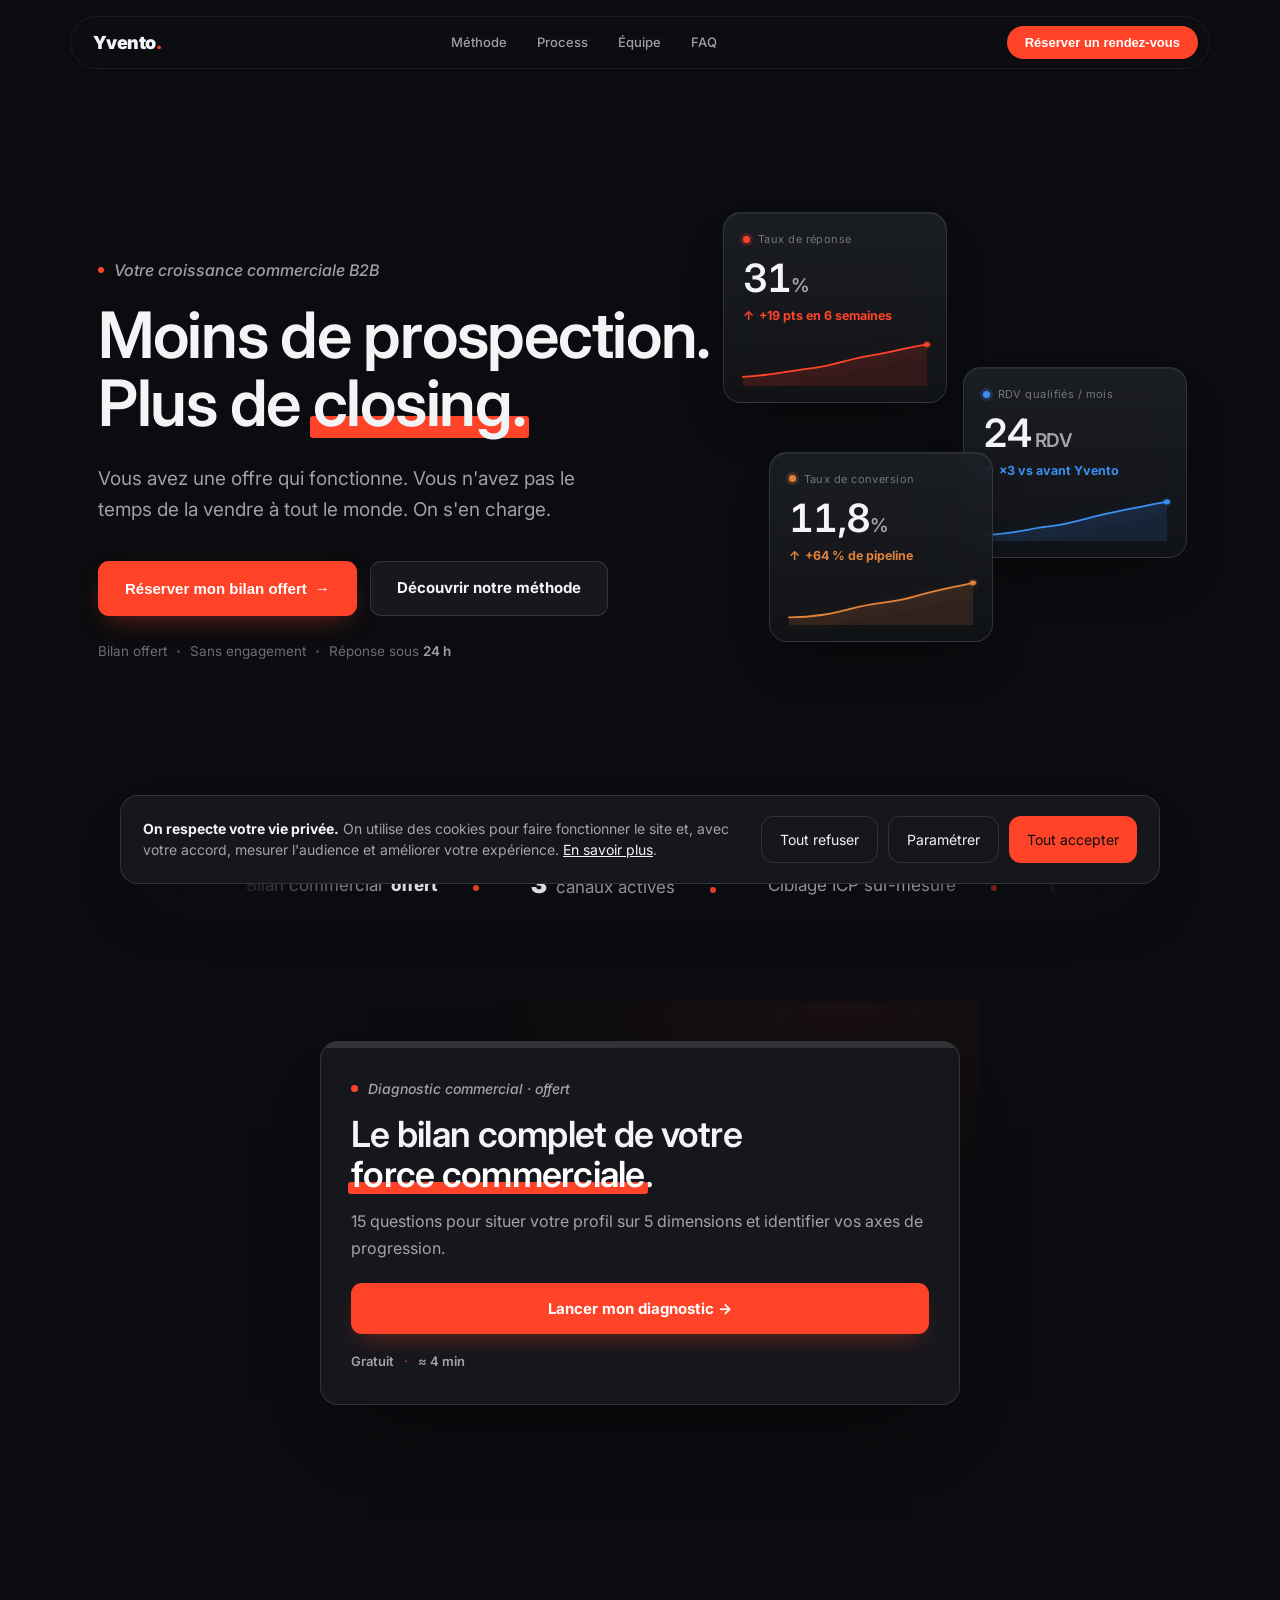
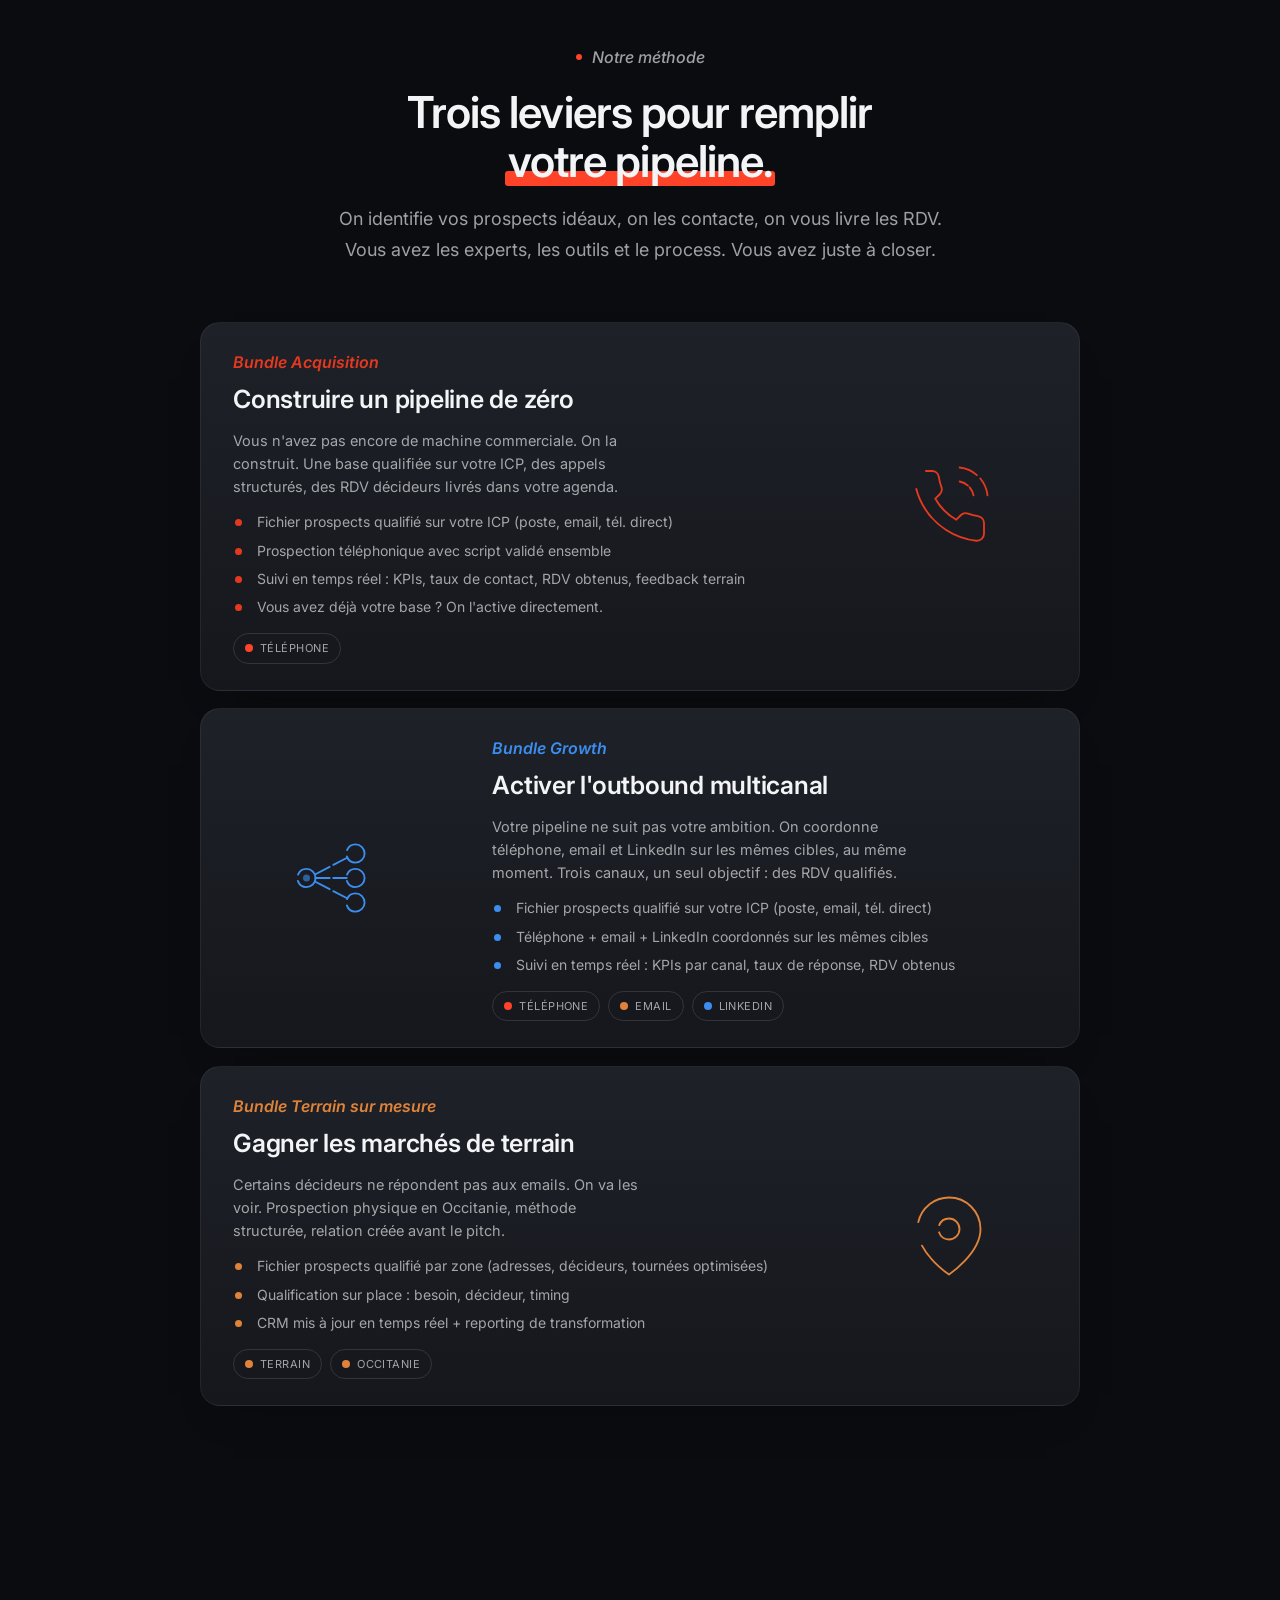
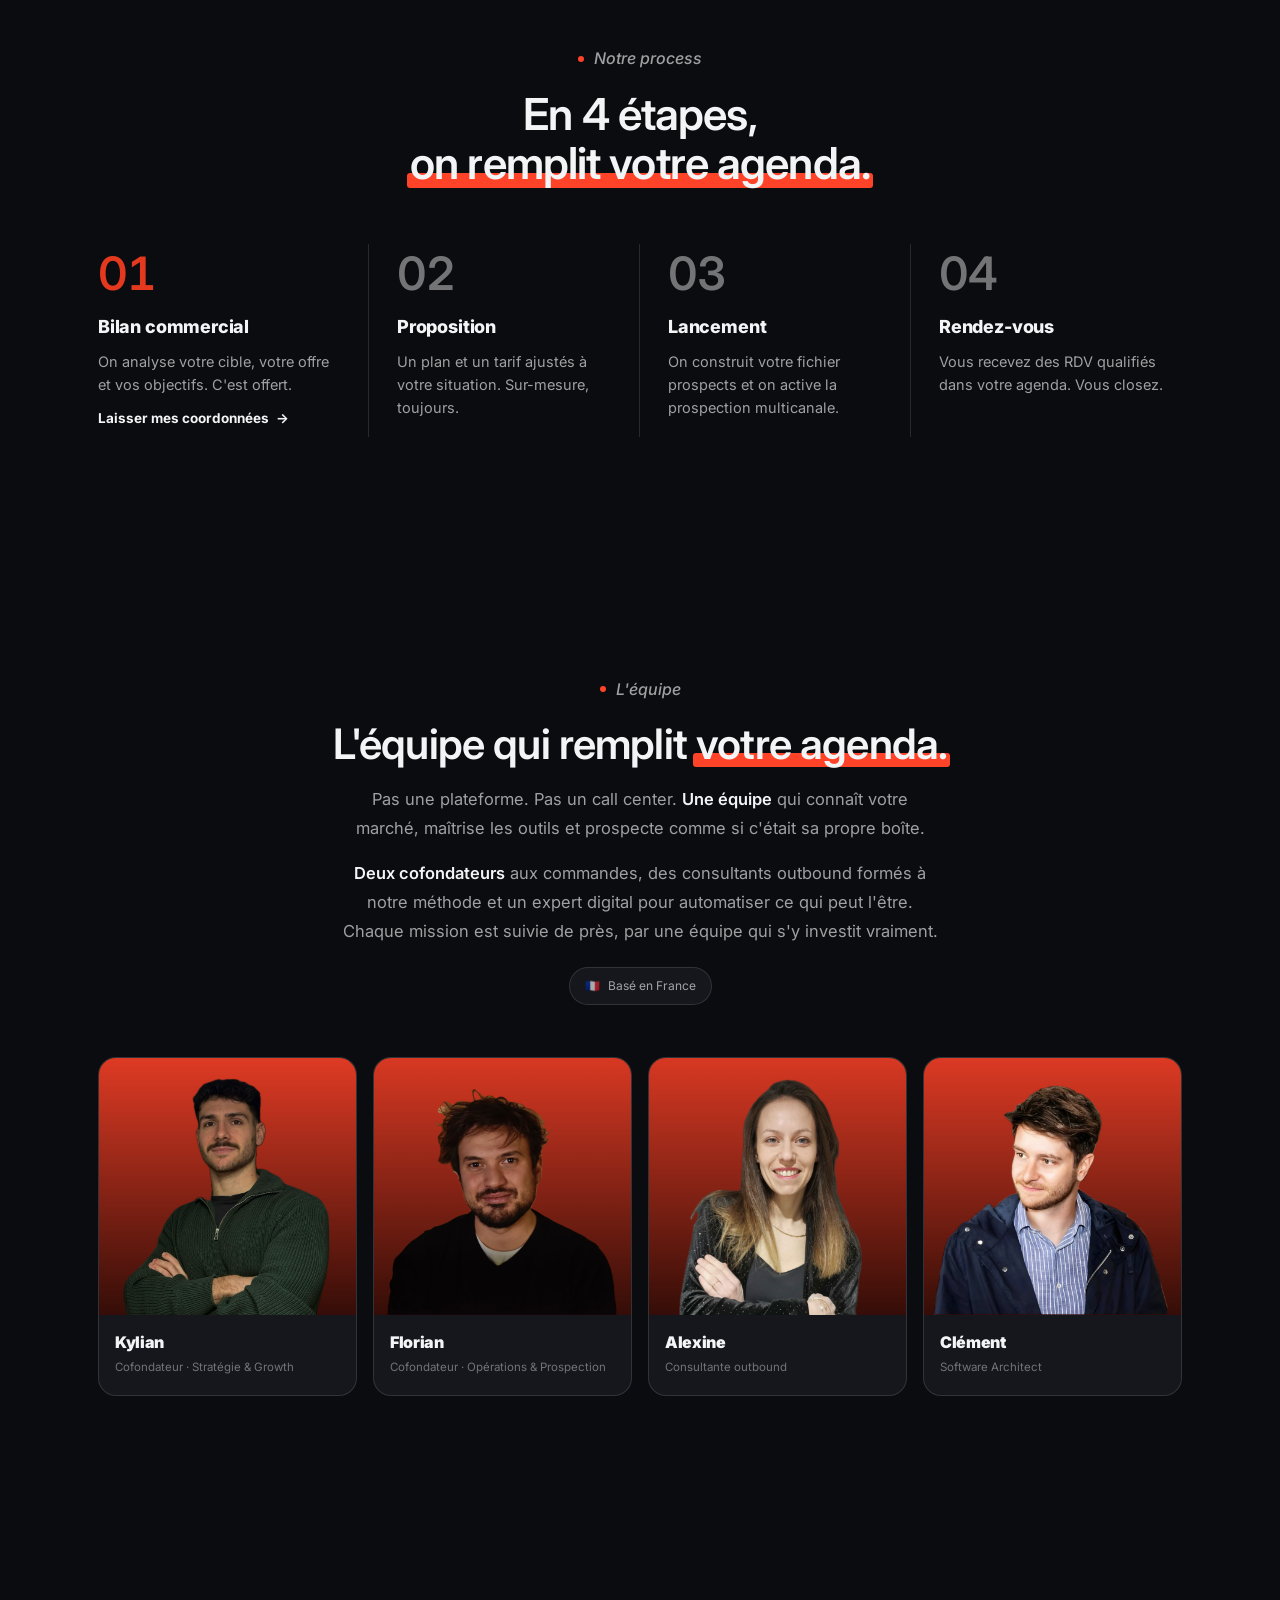
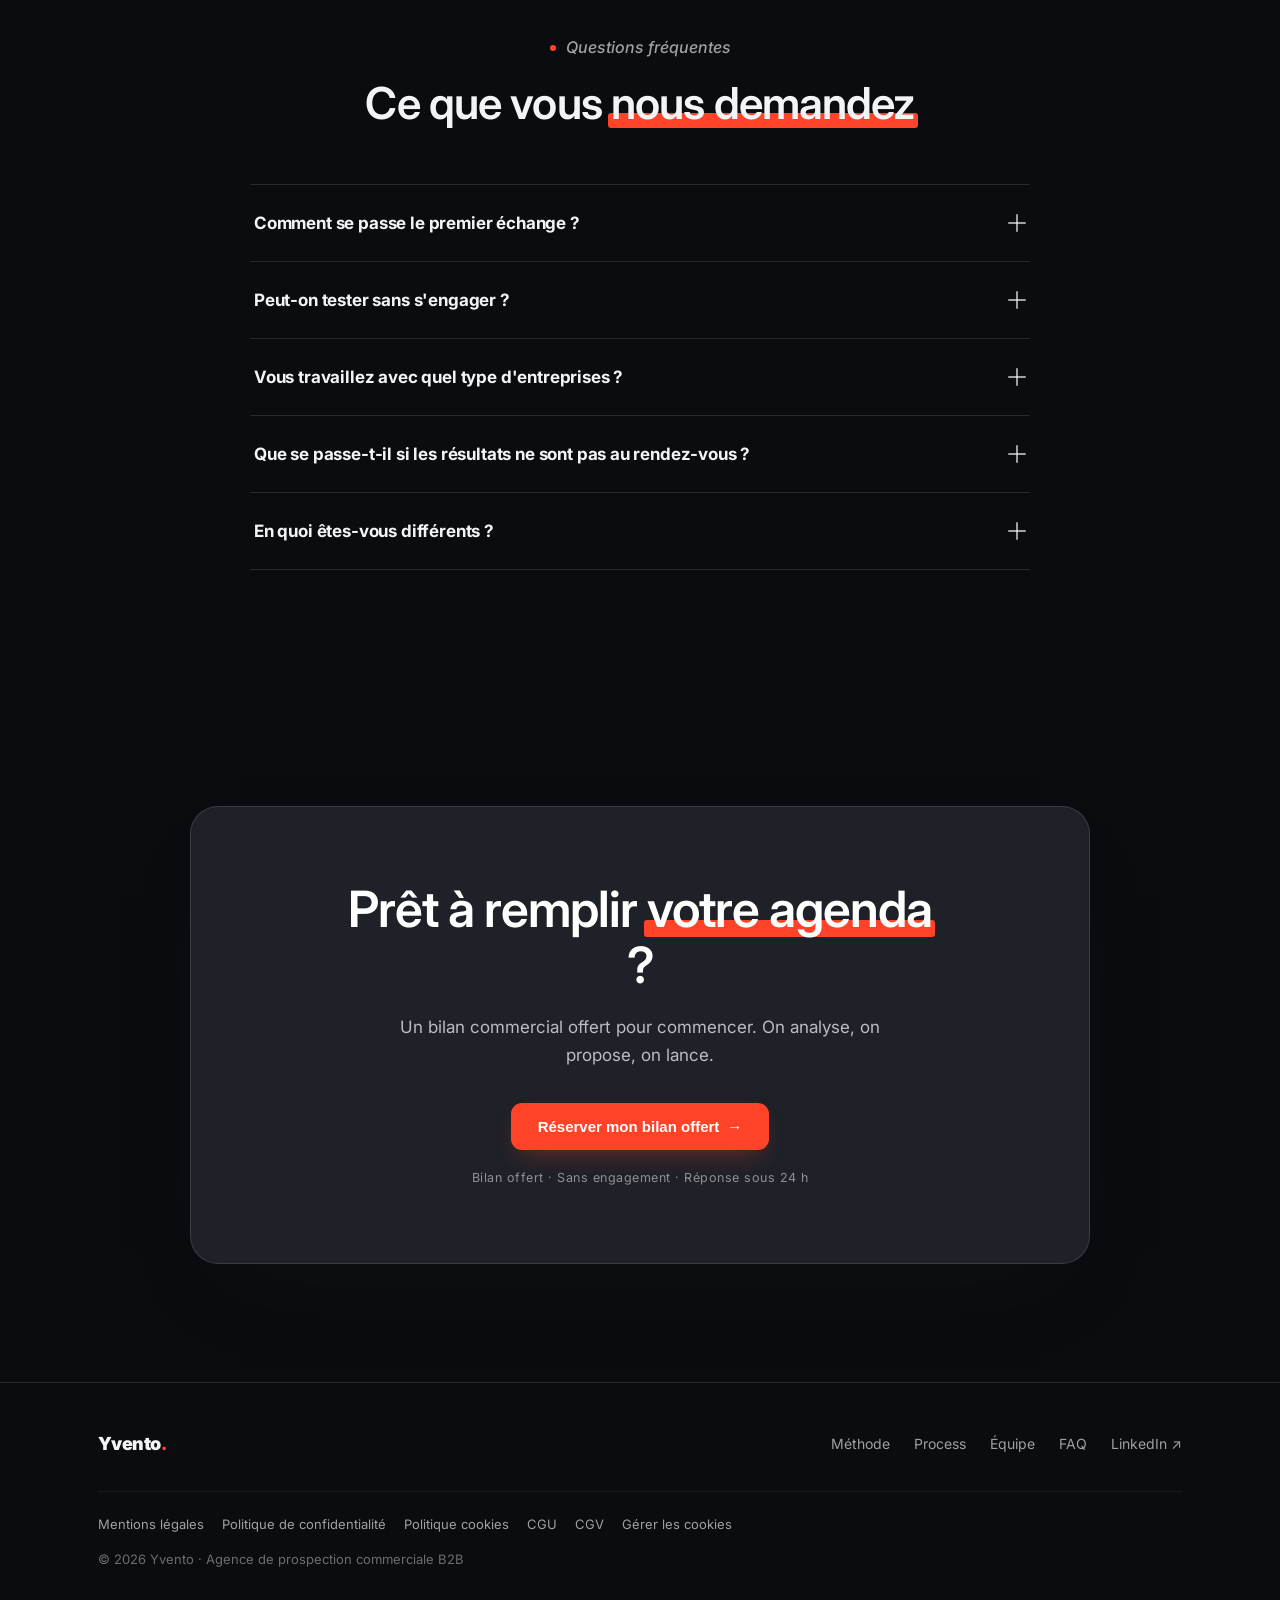
==== index.html @ aa4c0234 "Diagnostic interactif intégré dans la landing, aligné sur le design system - Nouveau widget de diagn" ====
<!DOCTYPE html>
<html lang="fr" class="no-js">
<head>
<meta charset="UTF-8">
<script>document.documentElement.classList.remove('no-js');</script>
<meta name="viewport" content="width=device-width, initial-scale=1.0">
<link rel="icon" type="image/png" href="assets/favicon.png">

<title>Yvento · Agence de prospection commerciale B2B</title>
<meta name="description" content="La prospection pour améliorer votre conversion. Cold call, ciblage précis, rendez-vous qualifiés. Agence de prospection B2B. Premier échange gratuit, sans engagement.">
<meta name="robots" content="index, follow, max-image-preview:large">
<meta name="author" content="Yvento">
<meta property="og:type" content="website">
<meta property="og:title" content="Yvento · Agence de prospection commerciale B2B">
<meta property="og:description" content="La prospection pour améliorer votre conversion. Des rendez-vous qualifiés, pas du volume.">
<meta property="og:image" content="assets/favicon.png">
<meta property="og:image:width" content="392">
<meta property="og:image:height" content="394">

<link rel="preconnect" href="https://fonts.googleapis.com">
<link rel="preconnect" href="https://fonts.gstatic.com" crossorigin>
<link href="https://fonts.googleapis.com/css2?family=Inter:ital,opsz,wght@0,14..32,400;0,14..32,500;0,14..32,600;0,14..32,700;0,14..32,800;0,14..32,900;1,14..32,400;1,14..32,500;1,14..32,600&display=swap" rel="stylesheet">
<link rel="stylesheet" href="assets/diagnostic.css">

<style>
/* ════════════ YVENTO — clair · lime · forme 3D (image) + animations méthode ════════════ */
:root{
  --bg:#0B0C0F; --surface:#15171C; --surface-2:#1E2128; --ink:#0B0C0F;
  --line:rgba(255,255,255,0.12); --line-2:rgba(255,255,255,0.06);
  --tx:#F3F4F6; --tx-2:rgba(243,244,246,0.64); --tx-3:rgba(243,244,246,0.42);
  --lime:#FF4329; --lime-deep:#E5391F;
  --orange:#E0833A; --blue:#3B8EF0;
  --maxw:1140px;
  --ease:cubic-bezier(0.22,1,0.36,1); --ease-expo:cubic-bezier(0.16,1,0.3,1);
  --font:'Inter','Helvetica Neue',Helvetica,Arial,sans-serif; --mono:'Inter','Helvetica Neue',Helvetica,Arial,sans-serif;
  --serif:'Inter','Helvetica Neue',Helvetica,Arial,sans-serif;
}
*{margin:0;padding:0;box-sizing:border-box}
html{scroll-behavior:smooth;-webkit-text-size-adjust:100%}
body{font-family:var(--font);background:var(--bg);color:var(--tx);line-height:1.65;font-size:16px;-webkit-font-smoothing:antialiased;text-rendering:optimizeLegibility;overflow-x:hidden}
img{max-width:100%;display:block}
a{color:inherit;text-decoration:none}
::selection{background:var(--lime);color:var(--ink)}
:focus-visible{outline:2px solid var(--tx);outline-offset:3px;border-radius:3px}

/* PRIMITIVES */
.wrap{max-width:var(--maxw);margin:0 auto;padding:0 28px;width:100%;position:relative;z-index:2}
section{padding:118px 0;position:relative;z-index:1;overflow:hidden}
.eyebrow{display:inline-flex;align-items:center;gap:10px;font-family:var(--serif);font-style:italic;font-size:16px;font-weight:500;letter-spacing:0;text-transform:none;color:var(--tx-2);margin-bottom:18px}
.eyebrow::before{content:"";width:6px;height:6px;border-radius:50%;background:var(--lime)}
h1,h2,h3{font-family:var(--serif);letter-spacing:-0.02em;line-height:1.12;color:var(--tx);font-weight:600}
h2.title{font-size:clamp(29px,3.7vw,44px);font-weight:600;letter-spacing:-0.02em}
h2.title em,.hl{font-style:normal;color:var(--tx);position:relative;white-space:nowrap;z-index:0}
h2.title em::after,.hl::after{content:"";position:absolute;left:-3px;right:-3px;bottom:.04em;height:.34em;background:var(--lime);z-index:-1;border-radius:3px}
.lead{font-size:clamp(16px,1.6vw,18px);color:var(--tx-2);line-height:1.7;max-width:58ch}
.section-head{max-width:680px;margin-bottom:56px}
.section-head.center{margin-left:auto;margin-right:auto;text-align:center}
.section-head.center .lead{margin-left:auto;margin-right:auto}

/* FORME 3D (image PNG + repli doux en attendant le rendu) */
.deco{position:absolute;inset:0;z-index:0;pointer-events:none;overflow:hidden}
.shape3d{position:absolute;z-index:0;pointer-events:none;will-change:transform}
.shape3d svg{width:100%;height:auto;display:block;overflow:visible;filter:drop-shadow(0 34px 50px rgba(255,67,41,0.30))}
.shape3d--mini{opacity:.72}

/* BOUTONS */
.btn{display:inline-flex;align-items:center;gap:8px;font-weight:700;font-size:15px;padding:14px 26px;border-radius:11px;cursor:pointer;border:1px solid transparent;transition:transform .25s var(--ease),background .25s,border-color .25s,box-shadow .25s;white-space:nowrap}
.btn--accent{background:var(--lime);color:#fff;box-shadow:0 10px 26px -10px rgba(255,67,41,0.45)}
.btn--accent:hover{background:var(--lime-deep);transform:translateY(-2px);box-shadow:0 16px 34px -12px rgba(255,67,41,0.55)}
.btn--ghost{background:rgba(255,255,255,0.05);color:var(--tx);border-color:var(--line)}
.btn--ghost:hover{border-color:var(--tx);transform:translateY(-2px)}
.arrow{transition:transform .25s var(--ease)}
.btn:hover .arrow{transform:translateX(4px)}

/* REVEAL */
.reveal{opacity:0;transform:translateY(22px);transition:opacity .8s var(--ease),transform .8s var(--ease)}
.reveal.in{opacity:1;transform:none}
.reveal.d1{transition-delay:.08s}.reveal.d2{transition-delay:.16s}.reveal.d3{transition-delay:.24s}.reveal.d4{transition-delay:.32s}
@media (prefers-reduced-motion:reduce){.reveal{opacity:1;transform:none;transition:none}*{scroll-behavior:auto!important;animation:none!important}}
.no-js .reveal{opacity:1;transform:none}


/* NAV */
nav{position:fixed;top:16px;left:0;right:0;z-index:200;padding:0 5%;pointer-events:none}
.nav-inner{max-width:1140px;margin:0 auto;width:100%;display:flex;align-items:center;justify-content:space-between;gap:24px;pointer-events:auto;padding:9px 11px 9px 22px;background:rgba(18,20,24,0.28);border:1px solid var(--line-2);backdrop-filter:blur(16px) saturate(150%);-webkit-backdrop-filter:blur(16px) saturate(150%);border-radius:999px;transition:max-width .7s var(--ease-expo),background .45s,border-color .45s,box-shadow .45s}
nav.scrolled .nav-inner{max-width:960px;background:rgba(18,20,24,0.5);border-color:var(--line);box-shadow:0 10px 34px rgba(20,22,26,0.1)}
.nav-logo-text{font-weight:900;font-size:18px;color:var(--tx);letter-spacing:-0.03em}
.nav-logo-text .pt{color:var(--lime)}
.nav-links{display:flex;align-items:center;gap:30px}
.nav-links a{font-size:13px;font-weight:500;color:var(--tx-2);transition:color .2s}
.nav-links a:hover{color:var(--tx)}
.btn-filled-sm{font-size:13px;font-weight:700;color:#fff;padding:9px 18px;background:var(--lime);border:none;border-radius:999px;cursor:pointer;transition:transform .3s,background .3s}
.btn-filled-sm:hover{background:var(--lime-deep);transform:translateY(-1px)}
@media (max-width:820px){.nav-links{display:none}}

/* HERO */
.hero{position:relative;padding:170px 0 100px;min-height:94vh;display:flex;align-items:center}
.hero-art{position:absolute;top:50%;left:74%;transform:translate(-50%,-50%);width:min(380px,36vw);height:430px;z-index:0;pointer-events:none}
.hcards{position:relative;width:100%;height:100%}
.hcard{position:absolute;width:224px;pointer-events:auto;background:linear-gradient(180deg,rgba(30,33,40,0.82),rgba(18,20,24,0.82));border:1px solid var(--line);border-radius:18px;padding:17px 19px 16px;box-shadow:0 26px 56px -30px rgba(0,0,0,.75),inset 0 1px 0 rgba(255,255,255,0.05);backdrop-filter:blur(14px);-webkit-backdrop-filter:blur(14px);transition:transform .4s var(--ease),box-shadow .4s var(--ease),border-color .4s}
.hcard:hover{transform:translateY(-7px);box-shadow:0 38px 76px -28px rgba(0,0,0,.85),inset 0 1px 0 rgba(255,255,255,0.07);border-color:color-mix(in srgb,var(--accent) 50%,var(--line))}
.hcard__top{display:flex;align-items:center;gap:8px;font-family:var(--mono);font-size:11px;letter-spacing:.04em;color:var(--tx-3)}
.hcard__top .hdot{width:7px;height:7px;border-radius:50%;background:var(--accent,var(--lime));flex-shrink:0;box-shadow:0 0 0 3px color-mix(in srgb,var(--accent) 20%,transparent)}
.hcard__big{font-family:var(--serif);font-weight:600;font-size:39px;letter-spacing:-.02em;line-height:1;margin-top:10px;color:var(--tx);font-variant-numeric:tabular-nums}
.hcard__big small{font-size:19px;font-weight:600;color:var(--tx-2)}
.hcard__trend{margin-top:9px;font-size:12.5px;font-weight:700;color:var(--accent,var(--lime));display:flex;align-items:center;gap:5px}
.hcard__spark{margin-top:13px;width:100%;height:46px;display:block;overflow:visible}
.hcard__spark .ar{fill:var(--accent,var(--lime));opacity:.14}
.hcard__spark .ln{fill:none;stroke:var(--accent,var(--lime));stroke-width:2.4;stroke-linecap:round;stroke-linejoin:round;filter:drop-shadow(0 4px 8px color-mix(in srgb,var(--accent) 35%,transparent))}
.hcard__spark .dt{fill:var(--accent,var(--lime));transform-box:fill-box;transform-origin:center;transition:transform .4s var(--ease)}
.hcard__spark .dth{fill:var(--accent,var(--lime));opacity:.22;transform-box:fill-box;transform-origin:center;transition:transform .4s var(--ease)}
.hcard:hover .dt{transform:scale(1.25)}
.hcard:hover .dth{transform:scale(1.7)}
.hcard--a{top:1%;left:-9%;--accent:var(--lime)}
.hcard--b{top:37%;right:-13%;--accent:var(--blue)}
.hcard--c{bottom:-1%;left:3%;--accent:var(--orange)}
.hero__text{max-width:640px}
.hero h1{font-size:clamp(38px,5.4vw,64px);font-weight:600;letter-spacing:-0.02em;line-height:1.06}
.hero__sub{margin-top:26px;max-width:520px;font-size:clamp(16px,1.6vw,19px);color:var(--tx-2);line-height:1.65}
.hero__actions{margin-top:36px;display:flex;gap:13px;flex-wrap:wrap}
.hero__trust{margin-top:24px;font-size:13.5px;color:var(--tx-3);display:flex;gap:10px;align-items:center;flex-wrap:wrap}
.hero__trust b{color:var(--tx-2);font-weight:600}
.dot{width:3px;height:3px;border-radius:50%;background:currentColor;display:inline-block;opacity:.6}
@media (max-width:820px){.hero{min-height:auto;padding:130px 0 64px;flex-direction:column;align-items:stretch}.hero-art{order:2;position:relative;top:auto;left:auto;transform:none;width:100%;height:auto;margin-top:36px}.hero__text{max-width:none}.hero .wrap{position:relative}.hcards{display:flex;flex-wrap:wrap;gap:12px;justify-content:center}.hcard{position:relative!important;inset:auto!important;transform:none!important;animation:none!important;width:calc(50% - 6px);min-width:158px}.hcard--b{margin-top:0}}
@media (max-width:520px){
  .hcards{flex-wrap:nowrap;gap:8px;align-items:stretch;justify-content:space-between}
  .hcard{width:auto;flex:1 1 0;min-width:0;padding:11px 9px 12px;border-radius:13px}
  .hcard__top{font-size:8.5px;gap:4px;letter-spacing:.02em;line-height:1.25}
  .hcard__top .hdot{width:5px;height:5px;box-shadow:none}
  .hcard__big{font-size:20px;margin-top:6px}
  .hcard__big small{font-size:11px}
  .hcard__trend{display:none}
  .hcard__spark{height:22px;margin-top:8px}
}

/* BANDEAU CHIFFRES */
.kfbar{max-width:840px;margin:0 auto;overflow:hidden;padding:18px 0;white-space:nowrap;-webkit-mask-image:linear-gradient(90deg,transparent,#000 18%,#000 82%,transparent);mask-image:linear-gradient(90deg,transparent,#000 18%,#000 82%,transparent)}
.kfbar__track{display:inline-flex;align-items:center;animation:scrollx 22s linear infinite;will-change:transform}
.kf{display:inline-flex;align-items:baseline;gap:9px;padding:0 26px;font-size:17px;color:var(--tx-2)}
.kf b{font-size:25px;font-weight:900;letter-spacing:-0.02em;color:var(--tx);font-variant-numeric:tabular-nums}
.kf::after{content:"";display:inline-block;width:6px;height:6px;border-radius:50%;background:var(--lime);margin-left:26px}
@keyframes scrollx{to{transform:translateX(-50%)}}
@media (prefers-reduced-motion:reduce){.kfbar__track{animation:none}}

/* MÉTHODE — 3 cartes compactes, sans fond coloré, anim à droite */
.cstack{display:flex;flex-direction:column;gap:18px;perspective:1700px;max-width:880px;margin-left:auto;margin-right:auto}
.feat{position:relative;display:grid;grid-template-columns:1.55fr 0.65fr;background:linear-gradient(180deg,var(--surface-2),var(--surface));border:1px solid var(--line-2);border-radius:20px;overflow:hidden;box-shadow:0 22px 44px -34px rgba(0,0,0,0.5);transition:transform .45s var(--ease),box-shadow .45s var(--ease),border-color .45s;transform-style:preserve-3d;will-change:transform}
.feat::after{content:"";position:absolute;inset:0;border-radius:20px;pointer-events:none;background:radial-gradient(120% 80% at 85% 0%,color-mix(in srgb,var(--accent) 12%,transparent),transparent 60%);opacity:0;transition:opacity .45s var(--ease)}
.feat:hover{transform:translateY(-6px) rotateX(2.4deg) rotateY(-1.6deg);box-shadow:0 46px 80px -44px rgba(0,0,0,.62),0 12px 32px -22px rgba(0,0,0,.45);border-color:color-mix(in srgb,var(--accent) 38%,var(--line))}
.feat:hover::after{opacity:1}
.feat--flip{grid-template-columns:0.65fr 1.55fr}
.feat--flip .feat__side{order:-1}
.feat--flip:hover{transform:translateY(-6px) rotateX(2.4deg) rotateY(1.6deg)}
.feat__body{padding:26px 32px;display:flex;flex-direction:column;justify-content:center}
.feat__side{position:relative;display:flex;align-items:center;justify-content:center;padding:18px;overflow:hidden}
.badge{display:inline-block;align-self:flex-start;font-family:var(--mono);font-size:10px;font-weight:600;letter-spacing:.1em;text-transform:uppercase;color:var(--ink);background:var(--lime);padding:4px 10px;border-radius:999px;margin-bottom:12px}
.feat__lbl{font-family:var(--serif);font-style:italic;font-size:16px;font-weight:600;letter-spacing:0;text-transform:none;margin-bottom:4px;color:var(--accent)}
.feat__t{font-family:var(--serif);font-size:clamp(20px,2vw,25px);font-weight:600;letter-spacing:-0.01em;margin-bottom:8px}
.feat__b{color:var(--tx-2);font-size:14.5px;line-height:1.6;max-width:46ch}
.feat--lime{--accent:var(--lime-deep)} .feat--orange{--accent:var(--orange)} .feat--blue{--accent:var(--blue)} .feat--terrain{--accent:var(--orange)}
@media (max-width:760px){.feat,.feat--flip{grid-template-columns:1fr;transform:none!important}.feat__side,.feat--flip .feat__side{order:0;border-left:none;border-top:1px solid var(--line-2);min-height:120px}}

/* pictos line-art par offre — même langage de tracé (stroke fin, bouts ronds, grille 24),
   couleur = --accent. Statique et lisible au repos ; le tracé se redessine au survol. */
.fico{width:84px;height:84px;display:block;overflow:visible;transition:transform .5s var(--ease)}
.feat:hover .fico{transform:scale(1.06)}
.fico [data-draw]{fill:none;stroke:var(--accent);stroke-width:1.85;stroke-linecap:round;stroke-linejoin:round;vector-effect:non-scaling-stroke;stroke-dasharray:1.6 0.4;animation:fdraw 4s linear infinite}
.fico [data-draw]:nth-of-type(2){animation-delay:-0.36s}
.fico [data-draw]:nth-of-type(3){animation-delay:-0.72s}
.fico [data-draw]:nth-of-type(4){animation-delay:-1.08s}
.fico [data-draw]:nth-of-type(5){animation-delay:-1.44s}
.fico [data-draw]:nth-of-type(6){animation-delay:-1.8s}
.fico [data-draw]:nth-of-type(7){animation-delay:-2.16s}
.fico .dot{fill:var(--accent);stroke:none}
@keyframes fdraw{0%{stroke-dashoffset:1}50%{stroke-dashoffset:0}100%{stroke-dashoffset:-1}}
@media (prefers-reduced-motion:reduce){.fico [data-draw]{animation:none;stroke-dasharray:none}}
/* puces + chips de canaux des offres */
.feat__pts{list-style:none;margin:14px 0 0;padding:0;display:grid;gap:8px}
.feat__pts li{position:relative;padding-left:24px;font-size:14px;color:var(--tx-2);line-height:1.45}
.feat__pts li::before{content:"";position:absolute;left:2px;top:7px;width:7px;height:7px;border-radius:50%;background:var(--accent)}
.chips{display:flex;gap:8px;flex-wrap:wrap;margin-top:16px}
.chip{display:inline-flex;align-items:center;gap:7px;font-family:var(--mono);font-size:11px;letter-spacing:.04em;text-transform:uppercase;color:var(--tx-2);border:1px solid var(--line);border-radius:999px;padding:5px 11px}
.chip::before{content:"";width:8px;height:8px;border-radius:50%;background:var(--lime)}
.chip--mail::before{background:var(--orange)}.chip--in::before{background:var(--blue)}.chip--geo::before{background:var(--orange)}

/* PROCESS — 4 colonnes épurées */
.proc4{display:grid;grid-template-columns:repeat(4,1fr)}
.pcol{padding:6px 28px;border-right:1px solid var(--line)}
.pcol:first-child{padding-left:0}.pcol:last-child{border-right:none;padding-right:0}
.pcol__n{font-family:var(--serif);font-size:46px;font-weight:600;letter-spacing:-0.02em;line-height:1;color:rgba(243,244,246,0.45);font-variant-numeric:tabular-nums}
.pcol__t{font-size:18px;font-weight:800;letter-spacing:-0.01em;margin-top:16px}
.pcol__b{color:var(--tx-2);font-size:14.5px;line-height:1.6;margin-top:8px}
.pcol__cta{display:inline-flex;align-items:center;gap:7px;margin-top:14px;font-size:13.5px;font-weight:700;color:var(--tx);cursor:pointer;background:none;border:none;font-family:inherit;padding:0}
.pcol__cta:hover .arrow{transform:translateX(3px)}
.pcol--audit .pcol__n{color:var(--lime-deep)}
@media (max-width:760px){.proc4{grid-template-columns:1fr 1fr;gap:32px 0}.pcol{padding:6px 22px}.pcol:nth-child(odd){padding-left:0}.pcol:nth-child(even){border-right:none;padding-right:0}}
@media (max-width:430px){.proc4{grid-template-columns:1fr}.pcol{border-right:none;padding:0;border-top:1px solid var(--line);padding-top:24px}.pcol:first-child{border-top:none;padding-top:0}}

/* ÉQUIPE */
.team-layout{display:flex;flex-direction:column}
.team-head{order:1;max-width:680px;margin:0 auto 18px;text-align:center}
.team-desc{order:2;max-width:680px;margin:0 auto 52px;text-align:center}
.team-head h2{font-size:clamp(29px,3.5vw,42px);font-weight:600;letter-spacing:-0.02em}
.team-desc p{color:var(--tx-2);font-size:16.5px;line-height:1.75;max-width:60ch;margin:0 auto 16px}
.team-desc p b{color:var(--tx);font-weight:600}
.team-flag{display:inline-flex;align-items:center;gap:8px;font-family:var(--mono);font-size:12px;color:var(--tx-2);background:var(--surface);border:1px solid var(--line);padding:8px 15px;border-radius:999px;margin-top:6px}
.founders{order:3;display:grid;grid-template-columns:repeat(4,1fr);gap:16px}
.fcard{background:var(--surface);border:1px solid var(--line);border-radius:18px;overflow:hidden;transition:transform .3s var(--ease),box-shadow .3s}
.fcard:hover{transform:translateY(-4px);box-shadow:0 26px 48px -34px rgba(20,22,26,0.32)}
.fcard__ph{aspect-ratio:1/1;overflow:hidden;background:var(--surface-2)}
.fcard__ph img{width:100%;height:100%;object-fit:cover;transition:transform .6s var(--ease)}
.fcard:hover .fcard__ph img{transform:scale(1.04)}
.fcard__body{padding:14px 16px 18px}
.fcard__name{font-size:16px;font-weight:900;letter-spacing:-0.02em}
.fcard__role{font-family:var(--mono);font-size:11.5px;color:var(--tx-3);margin-top:2px}
@media (max-width:880px){.team-head{order:1;margin:0 auto 30px}.founders{order:2;grid-template-columns:1fr 1fr;max-width:460px;margin:0 auto}.team-desc{order:3;margin:32px auto 0}}

/* FAQ */
.faqs{max-width:780px;margin:0 auto;border-top:1px solid var(--line)}
.faqs details{border-bottom:1px solid var(--line)}
.faqs summary{list-style:none;cursor:pointer;padding:24px 4px;font-size:17px;font-weight:700;letter-spacing:-0.01em;display:flex;justify-content:space-between;align-items:center;gap:16px;color:var(--tx)}
.faqs summary::-webkit-details-marker{display:none}
.faqs .pm{position:relative;width:18px;height:18px;flex-shrink:0}
.faqs .pm::before,.faqs .pm::after{content:"";position:absolute;background:var(--tx-2);border-radius:2px;transition:transform .3s var(--ease)}
.faqs .pm::before{top:8px;left:0;width:18px;height:2px}
.faqs .pm::after{top:0;left:8px;width:2px;height:18px}
.faqs details[open] .pm::after{transform:rotate(90deg);opacity:0}
.faqs details p{padding:0 4px 24px;color:var(--tx-2);font-size:15px;line-height:1.7;max-width:66ch}

/* CTA */
.cta__box{position:relative;overflow:hidden;background:var(--surface-2);border:1px solid var(--line);color:#fff;border-radius:28px;padding:74px 40px;text-align:center;max-width:900px;margin:0 auto;box-shadow:0 40px 80px -50px rgba(20,22,26,0.6)}
.cta__inner{position:relative;z-index:2;max-width:620px;margin:0 auto}
.cta h2{font-size:clamp(31px,4.3vw,50px);font-weight:600;letter-spacing:-0.02em;color:#fff}
.cta h2 .hl{color:#fff}
.cta h2 .hl::after{background:var(--lime)}
.cta p{color:rgba(255,255,255,0.7);margin:20px auto 34px;max-width:46ch;font-size:17px}
.cta .fine{margin-top:18px;font-family:var(--mono);font-size:12.5px;color:rgba(255,255,255,0.5);letter-spacing:.04em}

/* FOOTER */
.foot{border-top:1px solid var(--line);padding:46px 0}
.foot__in{display:flex;align-items:center;justify-content:space-between;gap:24px;flex-wrap:wrap}
.foot .brand{font-weight:900;font-size:18px;letter-spacing:-0.03em}
.foot .brand .pt{color:var(--lime)}
.foot__links{display:flex;gap:24px;flex-wrap:wrap}
.foot__links a{font-size:14px;color:var(--tx-2);transition:color .2s}
.foot__links a:hover{color:var(--tx)}
.foot__copy{font-size:13px;color:var(--tx-3);width:100%;border-top:1px solid var(--line-2);padding-top:22px;margin-top:8px;display:flex;flex-direction:column;gap:14px}
.foot__legal{display:flex;flex-wrap:wrap;gap:8px 18px;align-items:center}
.foot__legal a,.foot__legal button{font-size:13px;color:var(--tx-2);background:none;border:none;padding:0;font-family:inherit;cursor:pointer;transition:color .2s}
.foot__legal a:hover,.foot__legal button:hover{color:var(--tx);text-decoration:underline}

/* ── COOKIES (RGPD / ePrivacy) ── */
.cookie{position:fixed;left:0;right:0;bottom:0;z-index:1100;display:none;padding:16px;justify-content:center}
.cookie.open{display:flex}
.cookie__box{width:100%;max-width:1040px;background:var(--surface);border:1px solid var(--line);border-radius:18px;box-shadow:0 30px 70px -30px rgba(20,22,26,.4);padding:20px 22px;display:flex;align-items:center;gap:22px;flex-wrap:wrap}
.cookie__txt{flex:1;min-width:260px;font-size:14px;color:var(--tx-2);line-height:1.55}
.cookie__txt b{color:var(--tx)}
.cookie__txt a{color:var(--tx);text-decoration:underline}
.cookie__actions{display:flex;gap:10px;flex-wrap:wrap}
.cookie__actions .abtn{padding:11px 18px;font-size:14px}
.cookie__set{margin-top:16px;display:none;flex-basis:100%;border-top:1px solid var(--line-2);padding-top:16px}
.cookie.settings .cookie__set{display:block}
.cookie.settings .cookie__actions .js-ck-accept{display:none}
.ckrow{display:flex;align-items:center;justify-content:space-between;gap:16px;padding:10px 0;border-bottom:1px solid var(--line-2)}
.ckrow:last-child{border-bottom:none}
.ckrow b{font-size:14px}.ckrow span{font-size:12.5px;color:var(--tx-3);display:block;margin-top:2px}
.ckrow .ck-on{font-family:var(--mono);font-size:11px;color:var(--tx-3)}
.cksw{position:relative;width:42px;height:24px;flex-shrink:0}
.cksw input{opacity:0;width:100%;height:100%;margin:0;cursor:pointer}
.cksw i{position:absolute;inset:0;background:var(--line);border-radius:999px;transition:.2s;pointer-events:none}
.cksw i::after{content:"";position:absolute;top:3px;left:3px;width:18px;height:18px;border-radius:50%;background:#fff;transition:.2s}
.cksw input:checked+i{background:var(--lime)}
.cksw input:checked+i::after{transform:translateX(18px)}
.cksw input:disabled+i{opacity:.6}

/* ── AUDIT INTERACTIF (modale) ── */
.audit{position:fixed;inset:0;z-index:1000;display:none;align-items:center;justify-content:center;padding:18px}
.audit.open{display:flex}
.audit__ov{position:absolute;inset:0;background:rgba(14,16,21,.55);backdrop-filter:blur(7px);-webkit-backdrop-filter:blur(7px);animation:afade .3s ease}
.audit__panel{position:relative;z-index:1;width:100%;max-width:660px;max-height:94vh;display:flex;flex-direction:column;background:var(--surface);border-radius:24px;box-shadow:0 60px 130px -40px rgba(20,22,26,.7);overflow:hidden;animation:apop .45s var(--ease-expo)}
@keyframes apop{from{opacity:0;transform:translateY(22px) scale(.98)}to{opacity:1;transform:none}}
@keyframes afade{from{opacity:0}to{opacity:1}}
.audit__top{display:flex;align-items:center;gap:16px;padding:16px 20px;border-bottom:1px solid var(--line-2)}
.audit__logo{font-weight:900;font-size:16px;letter-spacing:-.03em}.audit__logo .pt{color:var(--lime)}
.audit__bar{flex:1;height:6px;border-radius:999px;background:var(--line)}
.audit__bar span{display:block;height:100%;width:0%;border-radius:999px;background:var(--lime);transition:width .45s var(--ease)}
.audit__close{flex-shrink:0;width:34px;height:34px;border:none;background:none;font-size:24px;line-height:1;color:var(--tx-2);border-radius:50%;cursor:pointer}
.audit__close:hover{background:var(--surface-2);color:var(--tx)}
.audit__stage{padding:30px 30px 32px;overflow-y:auto}
.astep{animation:aslide .4s var(--ease)}
@keyframes aslide{from{opacity:0;transform:translateX(18px)}to{opacity:1;transform:none}}
.astep__k{font-family:var(--mono);font-size:11.5px;letter-spacing:.12em;text-transform:uppercase;color:var(--tx-3)}
.astep__q{font-family:var(--serif);font-size:clamp(21px,2.4vw,26px);font-weight:600;letter-spacing:-.01em;margin:8px 0 18px;line-height:1.18}
.aopt{display:block;width:100%;text-align:left;border:1px solid var(--line);background:var(--surface-2);border-radius:14px;padding:15px 18px;margin-bottom:11px;font:inherit;font-size:15px;color:var(--tx);cursor:pointer;transition:border-color .2s,transform .2s,box-shadow .2s}
.aopt:hover{border-color:var(--tx);transform:translateY(-2px);box-shadow:0 14px 30px -22px rgba(20,22,26,.5)}
.aopt.sel{border-color:var(--lime-deep);box-shadow:0 0 0 3px rgba(255,67,41,.3)}
.alead{color:var(--tx-2);font-size:15px;line-height:1.6;margin:-10px 0 22px;max-width:52ch}
.afield{margin-bottom:15px}
.afield label{display:block;font-size:13px;font-weight:600;margin-bottom:6px}
.afield .hint{font-weight:400;color:var(--tx-3)}
.afield input,.afield textarea{width:100%;border:1px solid var(--line);border-radius:12px;padding:13px 14px;font:inherit;font-size:15px;background:var(--surface-2);color:#fff}
.afield input::placeholder,.afield textarea::placeholder{color:rgba(255,255,255,.42)}
.afield textarea{resize:vertical;min-height:84px;line-height:1.5}
.afield input:focus,.afield textarea:focus{outline:none;border-color:var(--tx);box-shadow:0 0 0 3px rgba(20,22,26,.06)}
.arow{display:grid;grid-template-columns:1fr 1fr;gap:14px}
.aactions{display:flex;justify-content:space-between;align-items:center;gap:12px;margin-top:22px}
.abtn{display:inline-flex;align-items:center;gap:8px;background:var(--lime);color:var(--ink);font-weight:700;border:none;border-radius:12px;padding:13px 24px;font:inherit;font-size:15px;cursor:pointer;transition:background .2s,transform .2s}
.audit .abtn{color:#fff}
.abtn:hover{background:var(--lime-deep);transform:translateY(-2px)}
.abtn--ghost{background:transparent;border:1px solid var(--line);color:var(--tx)}
.abtn--ghost:hover{background:var(--surface-2);border-color:var(--tx)}
.abtn[disabled]{opacity:.45;cursor:not-allowed;transform:none}
/* résultat */
.ares__gauge{display:flex;flex-direction:column;align-items:center;text-align:center;margin-bottom:8px}
.gwrap{position:relative;width:180px;height:180px}
.gwrap svg{transform:rotate(-90deg)}
.gbg{fill:none;stroke:var(--line);stroke-width:14}
.gfg{fill:none;stroke:url(#agrad);stroke-width:14;stroke-linecap:round;transition:stroke-dashoffset 1.3s var(--ease-expo)}
.ares__head{text-align:center;margin-bottom:8px}
.ares__k{font-family:var(--mono);font-size:11.5px;letter-spacing:.14em;text-transform:uppercase;color:var(--tx-3)}
.gctr{position:absolute;inset:0;display:flex;flex-direction:column;gap:1px;align-items:center;justify-content:center}
.gctr .nw{display:inline-flex;align-items:baseline;gap:3px}
.gctr b{font-size:46px;font-weight:900;letter-spacing:-.03em;line-height:1}
.gctr em{font-style:normal;font-size:20px;font-weight:700;color:var(--tx-3)}
.ares__lvl{text-align:center;margin-top:16px}
.lvlpill{display:inline-block;font-weight:800;font-size:14px;padding:7px 16px;border-radius:999px}
.lvl-good{background:var(--lime);color:var(--ink)}
.lvl-mid{background:rgba(217,112,26,.14);color:var(--orange)}
.lvl-low{background:rgba(229,72,77,.12);color:#E5484D}
.ares__sum{text-align:center;color:var(--tx-2);font-size:15px;line-height:1.6;margin:12px auto 0;max-width:46ch}
.ares__sum b{color:var(--tx)}
.ares__h{font-size:13px;font-weight:800;letter-spacing:.02em;text-transform:uppercase;color:var(--tx-3);margin:28px 0 14px}
.axline{margin-bottom:14px}
.axline__top{display:flex;justify-content:space-between;align-items:baseline;gap:10px;margin-bottom:6px}
.axline__t{font-weight:700;font-size:14.5px}
.axline__s{font-family:var(--mono);font-size:13px;font-weight:600}
.axbar{height:8px;border-radius:999px;background:var(--line);overflow:hidden}
.axbar i{display:block;height:100%;width:0;border-radius:999px;transition:width 1s var(--ease) .2s}
.axline__m{font-size:13px;color:var(--tx-2);margin-top:5px;line-height:1.5}
.s-good i{background:var(--lime)}.s-good .axline__s{color:var(--lime-deep)}
.s-mid i{background:var(--orange)}.s-mid .axline__s{color:var(--orange)}
.s-low i{background:#E5484D}.s-low .axline__s{color:#E5484D}
.roigrid{display:grid;grid-template-columns:1fr 1fr;gap:12px;margin-top:6px}
.roicard{background:var(--surface-2);border-radius:14px;padding:16px 18px}
.roicard b{display:block;font-size:24px;font-weight:900;letter-spacing:-.02em;font-variant-numeric:tabular-nums}
.roicard span{font-size:12.5px;color:var(--tx-3)}
.roicard--hl{background:var(--ink);color:#fff;grid-column:1/-1}
.roicard--hl span{color:rgba(255,255,255,.6)}
.roicard--hl b{color:var(--lime)}
/* audit — 2 questions par écran */
.aq{margin-bottom:22px}
.aq__lbl{font-weight:700;font-size:15.5px;letter-spacing:-.01em;color:var(--tx);margin-bottom:12px;line-height:1.35}
.aq__n{font-family:var(--mono);font-size:11px;font-weight:600;color:var(--accent2,var(--lime-deep));margin-right:8px}
.aq .aopt{margin-bottom:9px;font-size:14.5px;padding:13px 16px}
.aq .aopt:last-child{margin-bottom:0}
/* résultat — héros KPI ROI */
.ares__hero{display:grid;grid-template-columns:1fr 1fr;gap:11px;margin:6px 0 8px}
.kpi{position:relative;background:linear-gradient(180deg,var(--surface-2),var(--surface));border:1px solid var(--line);border-radius:16px;padding:16px 18px;overflow:hidden}
.kpi b{display:block;font-family:var(--serif);font-size:30px;font-weight:600;letter-spacing:-.02em;line-height:1;font-variant-numeric:tabular-nums;color:var(--tx)}
.kpi span{display:block;margin-top:7px;font-size:12.5px;line-height:1.42;color:var(--tx-3)}
.kpi--hero{grid-column:1/-1;background:linear-gradient(180deg,rgba(255,67,41,.16),var(--surface));border-color:color-mix(in srgb,var(--lime) 42%,var(--line))}
.kpi--hero b{font-size:48px}
.kpi--hero span{color:var(--tx-2);font-size:13.5px}
.kpi--wide{grid-column:1/-1;background:var(--ink)}
.kpi--wide b{color:var(--lime);font-size:25px}
.kpi--wide span{color:rgba(255,255,255,.7)}
.gsub{font-family:var(--mono);font-size:11px;letter-spacing:.06em;color:var(--tx-3);margin-top:3px}
.axwarn{display:inline-block;margin-left:8px;font-family:var(--mono);font-size:10px;font-weight:600;letter-spacing:.05em;text-transform:uppercase;color:var(--orange);border:1px solid color-mix(in srgb,var(--orange) 42%,transparent);border-radius:999px;padding:2px 7px;vertical-align:middle}
.ares__cta{margin-top:24px;text-align:center}
.ares__fine{font-family:var(--mono);font-size:11.5px;color:var(--tx-3);margin-top:10px}
@media (max-width:520px){.audit__stage{padding:24px 20px 26px}.arow,.roigrid{grid-template-columns:1fr}.roicard--hl{grid-column:auto}}

/* RESPONSIVE */
@media (max-width:900px){section{padding:88px 0}}
@media (max-width:520px){.wrap{padding:0 20px}.hero__actions{gap:10px}.hero__actions .btn{flex:0 0 auto;width:auto;padding:11px 18px;font-size:13.5px}}
</style>
</head>
<body>

<!-- SPRITE : formes organiques 3D recréées en lime (dégradés) -->
<svg width="0" height="0" style="position:absolute" aria-hidden="true"><defs>
  <linearGradient id="scuG" x1="0.15" y1="0.05" x2="0.85" y2="1">
    <stop offset="0%" stop-color="#FFC2B3"/><stop offset="34%" stop-color="#FF4329"/><stop offset="72%" stop-color="#B5260F"/><stop offset="100%" stop-color="#3a0f08"/>
  </linearGradient>
  <linearGradient id="ribG" x1="0" y1="0" x2="1" y2="1">
    <stop offset="0%" stop-color="#FF8A6E"/><stop offset="46%" stop-color="#FF4329"/><stop offset="100%" stop-color="#8c1d0c"/>
  </linearGradient>
  <radialGradient id="glo" cx="34%" cy="22%" r="42%">
    <stop offset="0%" stop-color="#ffffff" stop-opacity=".65"/><stop offset="100%" stop-color="#ffffff" stop-opacity="0"/>
  </radialGradient>
  <symbol id="sculpt" viewBox="0 0 320 470">
    <path d="M185 28 C 248 32 268 110 230 158 C 208 196 168 206 162 244 C 156 286 190 304 198 344 C 208 398 168 440 114 432 C 62 424 54 360 94 338 C 132 316 152 284 142 244 C 132 198 118 150 150 96 C 164 64 150 40 185 28 Z" fill="url(#scuG)"/>
    <ellipse cx="150" cy="104" rx="46" ry="62" fill="url(#glo)"/>
  </symbol>
  <symbol id="ribbon" viewBox="0 0 200 180">
    <path d="M44 92 C 22 44 86 14 138 34 C 198 58 206 122 166 160 C 128 196 50 186 38 138 C 33 120 39 104 44 92 Z" fill="url(#ribG)"/>
    <ellipse cx="86" cy="64" rx="30" ry="22" fill="url(#glo)"/>
  </symbol>
</defs></svg>


<!-- NAV -->
<nav id="mainNav">
  <div class="nav-inner">
    <a href="#top" class="nav-logo"><span class="nav-logo-text">Yvento<span class="pt">.</span></span></a>
    <div class="nav-links"><a href="#methode">Méthode</a><a href="#process">Process</a><a href="#equipe">Équipe</a><a href="#faq">FAQ</a></div>
    <button class="btn-filled-sm js-book" type="button">Réserver un rendez-vous</button>
  </div>
</nav>

<!-- HERO -->
<header class="hero" id="top">
  <div class="hero-art" aria-hidden="true">
    <div class="hcards">
      <div class="hcard hcard--a">
        <div class="hcard__top"><span class="hdot"></span>Taux de réponse</div>
        <div class="hcard__big">31<small>%</small></div>
        <div class="hcard__trend"><span>↑</span> +19 pts en 6 semaines</div>
        <svg class="hcard__spark" viewBox="0 0 200 60" preserveAspectRatio="none">
          <path class="ar" d="M0 48 C 34 46 50 40 74 37 C 98 34 116 24 140 20 C 164 16 178 9 200 6 L200 60 L0 60 Z"/>
          <path class="ln" d="M0 48 C 34 46 50 40 74 37 C 98 34 116 24 140 20 C 164 16 178 9 200 6"/>
          <circle class="dth" cx="200" cy="6" r="5"/><circle class="dt" cx="200" cy="6" r="3.2"/>
        </svg>
      </div>
      <div class="hcard hcard--b">
        <div class="hcard__top"><span class="hdot"></span>RDV qualifiés / mois</div>
        <div class="hcard__big">24<small> RDV</small></div>
        <div class="hcard__trend"><span>↑</span> ×3 vs avant Yvento</div>
        <svg class="hcard__spark" viewBox="0 0 200 60" preserveAspectRatio="none">
          <path class="ar" d="M0 52 C 30 52 48 44 72 41 C 96 38 112 30 136 24 C 160 18 180 13 200 9 L200 60 L0 60 Z"/>
          <path class="ln" d="M0 52 C 30 52 48 44 72 41 C 96 38 112 30 136 24 C 160 18 180 13 200 9"/>
          <circle class="dth" cx="200" cy="9" r="5"/><circle class="dt" cx="200" cy="9" r="3.2"/>
        </svg>
      </div>
      <div class="hcard hcard--c">
        <div class="hcard__top"><span class="hdot"></span>Taux de conversion</div>
        <div class="hcard__big">11,8<small>%</small></div>
        <div class="hcard__trend"><span>↑</span> +64 % de pipeline</div>
        <svg class="hcard__spark" viewBox="0 0 200 60" preserveAspectRatio="none">
          <path class="ar" d="M0 50 C 28 50 48 45 70 38 C 92 31 114 31 136 23 C 158 15 178 11 200 5 L200 60 L0 60 Z"/>
          <path class="ln" d="M0 50 C 28 50 48 45 70 38 C 92 31 114 31 136 23 C 158 15 178 11 200 5"/>
          <circle class="dth" cx="200" cy="5" r="5"/><circle class="dt" cx="200" cy="5" r="3.2"/>
        </svg>
      </div>
    </div>
  </div>
  <div class="wrap">
    <div class="hero__text">
      <div class="eyebrow reveal">Votre croissance commerciale B2B</div>
      <h1 class="reveal d1">Moins de prospection.<br>Plus de <span class="hl">closing.</span></h1>
      <p class="hero__sub reveal d2">Vous avez une offre qui fonctionne. Vous n'avez pas le temps de la vendre à tout le monde. On s'en charge.</p>
      <div class="hero__actions reveal d2">
        <button class="btn btn--accent js-audit" type="button">Réserver mon bilan offert <span class="arrow">→</span></button>
        <a href="#methode" class="btn btn--ghost">Découvrir notre méthode</a>
      </div>
      <div class="hero__trust reveal d3"><span>Bilan offert</span><span class="dot"></span><span>Sans engagement</span><span class="dot"></span><span>Réponse sous <b>24 h</b></span></div>
    </div>
  </div>
</header>

<!-- BANDEAU CHIFFRES -->
<div class="kfbar" aria-hidden="true">
  <div class="kfbar__track">
    <span class="kf">Bilan commercial <strong style="font-weight:800;color:var(--tx)">offert</strong></span><span class="kf"><b>3</b> canaux activés</span><span class="kf">Ciblage ICP sur-mesure</span><span class="kf"><b>0</b> SDR à recruter</span>
    <span class="kf">Bilan commercial <strong style="font-weight:800;color:var(--tx)">offert</strong></span><span class="kf"><b>3</b> canaux activés</span><span class="kf">Ciblage ICP sur-mesure</span><span class="kf"><b>0</b> SDR à recruter</span>
  </div>
</div>

<!-- DIAGNOSTIC INTERACTIF -->
<section class="diag" id="diagnostic">
  <div class="wrap">
    <div id="yvento-diagnostic" class="reveal"></div>
  </div>
</section>

<!-- MÉTHODE -->
<section class="chan" id="methode">
  <div class="wrap">
    <div class="section-head center reveal">
      <div class="eyebrow">Notre méthode</div>
      <h2 class="title">Trois leviers pour remplir <em>votre pipeline.</em></h2>
      <p class="lead" style="margin-top:18px">On identifie vos prospects idéaux, on les contacte, on vous livre les RDV. Vous avez les experts, les outils et le process. Vous avez juste à closer.</p>
    </div>
    <div class="cstack">

      <!-- Bundle Acquisition -->
      <article class="feat feat--lime reveal d1">
        <div class="feat__body">
          <div class="feat__lbl">Bundle Acquisition</div>
          <div class="feat__t">Construire un pipeline de zéro</div>
          <p class="feat__b">Vous n'avez pas encore de machine commerciale. On la construit. Une base qualifiée sur votre ICP, des appels structurés, des RDV décideurs livrés dans votre agenda.</p>
          <ul class="feat__pts">
            <li>Fichier prospects qualifié sur votre ICP (poste, email, tél. direct)</li>
            <li>Prospection téléphonique avec script validé ensemble</li>
            <li>Suivi en temps réel : KPIs, taux de contact, RDV obtenus, feedback terrain</li>
            <li>Vous avez déjà votre base ? On l'active directement.</li>
          </ul>
          <div class="chips"><span class="chip chip--phone">Téléphone</span></div>
        </div>
        <div class="feat__side"><svg class="fico" viewBox="0 0 24 24" aria-hidden="true">
          <path data-draw pathLength="1" d="M22 16.92v3a2 2 0 0 1-2.18 2 19.79 19.79 0 0 1-8.63-3.07 19.5 19.5 0 0 1-6-6 19.79 19.79 0 0 1-3.07-8.67A2 2 0 0 1 4.11 2h3a2 2 0 0 1 2 1.72 12.84 12.84 0 0 0 .7 2.81 2 2 0 0 1-.45 2.11L8.09 9.91a16 16 0 0 0 6 6l1.27-1.27a2 2 0 0 1 2.11-.45 12.84 12.84 0 0 0 2.81.7A2 2 0 0 1 22 16.92z"/>
          <path data-draw pathLength="1" d="M15.05 5A5 5 0 0 1 19 8.95"/>
          <path data-draw pathLength="1" d="M15.05 1A9 9 0 0 1 23 8.94"/>
        </svg></div>
      </article>

      <!-- Bundle Growth -->
      <article class="feat feat--blue feat--flip reveal d2">
        <div class="feat__body">
          <div class="feat__lbl">Bundle Growth</div>
          <div class="feat__t">Activer l'outbound multicanal</div>
          <p class="feat__b">Votre pipeline ne suit pas votre ambition. On coordonne téléphone, email et LinkedIn sur les mêmes cibles, au même moment. Trois canaux, un seul objectif : des RDV qualifiés.</p>
          <ul class="feat__pts">
            <li>Fichier prospects qualifié sur votre ICP (poste, email, tél. direct)</li>
            <li>Téléphone + email + LinkedIn coordonnés sur les mêmes cibles</li>
            <li>Suivi en temps réel : KPIs par canal, taux de réponse, RDV obtenus</li>
          </ul>
          <div class="chips"><span class="chip chip--phone">Téléphone</span><span class="chip chip--mail">Email</span><span class="chip chip--in">LinkedIn</span></div>
        </div>
        <div class="feat__side"><svg class="fico" viewBox="0 0 24 24" aria-hidden="true">
          <path data-draw pathLength="1" d="M7.4 11 L16.6 6.2"/>
          <path data-draw pathLength="1" d="M7.5 12 H16.5"/>
          <path data-draw pathLength="1" d="M7.4 13 L16.6 17.8"/>
          <circle data-draw pathLength="1" cx="5" cy="12" r="2.6"/>
          <circle data-draw pathLength="1" cx="19" cy="5" r="2.6"/>
          <circle data-draw pathLength="1" cx="19" cy="12" r="2.6"/>
          <circle data-draw pathLength="1" cx="19" cy="19" r="2.6"/>
          <circle class="dot" cx="5" cy="12" r="1"/>
        </svg></div>
      </article>

      <!-- Bundle Terrain -->
      <article class="feat feat--terrain reveal d3">
        <div class="feat__body">
          <div class="feat__lbl">Bundle Terrain sur mesure</div>
          <div class="feat__t">Gagner les marchés de terrain</div>
          <p class="feat__b">Certains décideurs ne répondent pas aux emails. On va les voir. Prospection physique en Occitanie, méthode structurée, relation créée avant le pitch.</p>
          <ul class="feat__pts">
            <li>Fichier prospects qualifié par zone (adresses, décideurs, tournées optimisées)</li>
            <li>Qualification sur place : besoin, décideur, timing</li>
            <li>CRM mis à jour en temps réel + reporting de transformation</li>
          </ul>
          <div class="chips"><span class="chip chip--geo">Terrain</span><span class="chip chip--geo">Occitanie</span></div>
        </div>
        <div class="feat__side"><svg class="fico" viewBox="0 0 24 24" aria-hidden="true">
          <path data-draw pathLength="1" d="M21 10c0 7-9 13-9 13s-9-6-9-13a9 9 0 0 1 18 0z"/>
          <circle data-draw pathLength="1" cx="12" cy="10" r="3"/>
        </svg></div>
      </article>

    </div>
  </div>
</section>

<!-- PROCESS -->
<section class="process" id="process">
  <div class="wrap">
    <div class="section-head center reveal">
      <div class="eyebrow">Notre process</div>
      <h2 class="title">En 4 étapes, <em>on remplit votre agenda.</em></h2>
    </div>
    <div class="proc4 reveal d1">
      <div class="pcol pcol--audit">
        <div class="pcol__n">01</div>
        <div class="pcol__t">Bilan commercial</div>
        <div class="pcol__b">On analyse votre cible, votre offre et vos objectifs. C'est offert.</div>
        <button type="button" class="pcol__cta js-audit">Laisser mes coordonnées <span class="arrow">→</span></button>
      </div>
      <div class="pcol"><div class="pcol__n">02</div><div class="pcol__t">Proposition</div><div class="pcol__b">Un plan et un tarif ajustés à votre situation. Sur-mesure, toujours.</div></div>
      <div class="pcol"><div class="pcol__n">03</div><div class="pcol__t">Lancement</div><div class="pcol__b">On construit votre fichier prospects et on active la prospection multicanale.</div></div>
      <div class="pcol"><div class="pcol__n">04</div><div class="pcol__t">Rendez-vous</div><div class="pcol__b">Vous recevez des RDV qualifiés dans votre agenda. Vous closez.</div></div>
    </div>
  </div>
</section>

<!-- ÉQUIPE -->
<section class="team" id="equipe">
  <div class="wrap">
    <div class="team-layout">
      <div class="team-head reveal">
        <div class="eyebrow">L'équipe</div>
        <h2>L'équipe qui remplit <span class="hl">votre agenda.</span></h2>
      </div>
      <div class="team-desc reveal">
        <p>Pas une plateforme. Pas un call center. <b>Une équipe</b> qui connaît votre marché, maîtrise les outils et prospecte comme si c'était sa propre boîte.</p>
        <p><b>Deux cofondateurs</b> aux commandes, des consultants outbound formés à notre méthode et un expert digital pour automatiser ce qui peut l'être. Chaque mission est suivie de près, par une équipe qui s'y investit vraiment.</p>
        <div class="team-flag"><span>🇫🇷</span> Basé en France</div>
      </div>
      <div class="founders reveal d1">
        <article class="fcard">
          <div class="fcard__ph"><img src="assets/kylian.png" alt="Kylian, cofondateur Yvento" loading="lazy"></div>
          <div class="fcard__body"><div class="fcard__name">Kylian</div><div class="fcard__role">Cofondateur · Stratégie &amp; Growth</div></div>
        </article>
        <article class="fcard">
          <div class="fcard__ph"><img src="assets/florian.png" alt="Florian, cofondateur Yvento" loading="lazy"></div>
          <div class="fcard__body"><div class="fcard__name">Florian</div><div class="fcard__role">Cofondateur · Opérations &amp; Prospection</div></div>
        </article>
        <article class="fcard">
          <div class="fcard__ph"><img src="assets/alexine.png" alt="Alexine, consultante outbound chez Yvento" loading="lazy"></div>
          <div class="fcard__body"><div class="fcard__name">Alexine</div><div class="fcard__role">Consultante outbound</div></div>
        </article>
        <article class="fcard">
          <div class="fcard__ph"><img src="assets/clement.png" alt="Clément, software architect chez Yvento" loading="lazy"></div>
          <div class="fcard__body"><div class="fcard__name">Clément</div><div class="fcard__role">Software Architect</div></div>
        </article>
      </div>
    </div>
  </div>
</section>

<!-- FAQ -->
<section class="faq" id="faq">
  <div class="wrap">
    <div class="section-head center reveal">
      <div class="eyebrow">Questions fréquentes</div>
      <h2 class="title">Ce que vous <em>nous demandez</em></h2>
    </div>
    <div class="faqs reveal d1">
      <details><summary>Comment se passe le premier échange ?<span class="pm"></span></summary><p>On commence par un bilan commercial offert. En 30 minutes, on apprend à se connaître, on identifie précisément vos besoins et on évalue votre maturité commerciale grâce à nos outils de diagnostic internes. Si on peut vous aider, on vous fait une proposition sur-mesure. Si votre besoin dépasse notre périmètre, on vous le dit franchement. On ne propose pas ce qu'on ne peut pas tenir.</p></details>
      <details><summary>Peut-on tester sans s'engager ?<span class="pm"></span></summary><p>Oui, c'est même ce qu'on recommande. La prospection externalisée est un engagement important pour votre développement commercial. Vous devez être rassurés avant de vous lancer. Nos missions sont sans engagement de durée, résiliables à tout moment. Vous testez, vous évaluez, vous décidez.</p></details>
      <details><summary>Vous travaillez avec quel type d'entreprises ?<span class="pm"></span></summary><p>On travaille avec toutes les entreprises B2B qui ont un besoin commercial à structurer ou à accélérer. TPE, PME, startups en traction. Que vous ayez besoin de construire une base de prospects, de tester une nouvelle cible, de lancer de la prospection multicanale ou d'optimiser votre CRM, on s'adapte à votre situation. Pas de taille minimum. Pas de secteur exclu.</p></details>
      <details><summary>Que se passe-t-il si les résultats ne sont pas au rendez-vous ?<span class="pm"></span></summary><p>On suit chaque mission de près avec des reportings hebdomadaires. Si les résultats ne sont pas au rendez-vous, on identifie précisément ce qui bloque et pourquoi : script, ciblage, canal, timing. On réajuste et on repart. La transparence est non négociable pour nous. Votre satisfaction est notre priorité, pas la reconduction automatique d'une mission qui ne performe pas.</p></details>
      <details><summary>En quoi êtes-vous différents ?<span class="pm"></span></summary><p>Une équipe à taille humaine, des experts dans leur domaine, une approche terrain et zéro bullshit. Pas de promesses qu'on ne peut pas tenir, pas de packages standards appliqués à la chaîne. Chaque mission est pilotée par des experts qui cumulent des années d'expérience en prospection, growth et digital. Vous avez un interlocuteur direct, pas un account manager qui relaie.</p></details>
    </div>
  </div>
</section>

<!-- CTA -->
<section class="cta">
  <div class="wrap">
    <div class="cta__box reveal">
      <div class="cta__inner">
        <h2>Prêt à remplir <span class="hl">votre agenda</span> ?</h2>
        <p>Un bilan commercial offert pour commencer. On analyse, on propose, on lance.</p>
        <button class="btn btn--accent js-audit" type="button">Réserver mon bilan offert <span class="arrow">→</span></button>
        <div class="fine">Bilan offert · Sans engagement · Réponse sous 24 h</div>
      </div>
    </div>
  </div>
</section>

<!-- AUDIT INTERACTIF (modale) -->
<div class="audit" id="audit" aria-hidden="true">
  <div class="audit__ov" data-close></div>
  <div class="audit__panel" role="dialog" aria-modal="true" aria-label="Prise de contact">
    <div class="audit__top" style="justify-content:space-between">
      <span class="audit__logo">Yvento<span class="pt">.</span></span>
      <button class="audit__close" data-close type="button" aria-label="Fermer">×</button>
    </div>
    <div class="audit__stage" id="auditStage"></div>
  </div>
</div>

<!-- FOOTER -->
<footer class="foot">
  <div class="wrap foot__in">
    <a href="#top" class="brand">Yvento<span class="pt">.</span></a>
    <div class="foot__links"><a href="#methode">Méthode</a><a href="#process">Process</a><a href="#equipe">Équipe</a><a href="#faq">FAQ</a><a href="https://www.linkedin.com/" target="_blank" rel="noopener">LinkedIn ↗</a></div>
    <div class="foot__copy">
      <div class="foot__legal">
        <a href="mentions-legales.html">Mentions légales</a>
        <a href="confidentialite.html">Politique de confidentialité</a>
        <a href="cookies.html">Politique cookies</a>
        <a href="cgu.html">CGU</a>
        <a href="cgv.html">CGV</a>
        <button type="button" class="js-cookie-manage">Gérer les cookies</button>
      </div>
      <div>© 2026 Yvento · Agence de prospection commerciale B2B</div>
    </div>
  </div>
</footer>

<!-- BANDEAU COOKIES (RGPD / ePrivacy) -->
<div class="cookie" id="cookie" role="dialog" aria-label="Gestion des cookies" aria-live="polite">
  <div class="cookie__box">
    <p class="cookie__txt"><b>On respecte votre vie privée.</b> On utilise des cookies pour faire fonctionner le site et, avec votre accord, mesurer l'audience et améliorer votre expérience. <a href="cookies.html">En savoir plus</a>.</p>
    <div class="cookie__actions">
      <button class="abtn abtn--ghost js-ck-refuse" type="button">Tout refuser</button>
      <button class="abtn abtn--ghost js-ck-settings" type="button">Paramétrer</button>
      <button class="abtn js-ck-accept" type="button">Tout accepter</button>
    </div>
    <div class="cookie__set">
      <div class="ckrow"><div><b>Nécessaires</b><span>Indispensables au fonctionnement du site. Toujours actifs.</span></div><label class="cksw"><input type="checkbox" checked disabled><i></i></label></div>
      <div class="ckrow"><div><b>Mesure d'audience</b><span>Statistiques anonymisées de fréquentation.</span></div><label class="cksw"><input type="checkbox" id="ck-stats"><i></i></label></div>
      <div class="ckrow"><div><b>Marketing</b><span>Personnalisation et contenus tiers (ex. Calendly, réseaux sociaux).</span></div><label class="cksw"><input type="checkbox" id="ck-mkt"><i></i></label></div>
      <div style="text-align:right;margin-top:14px"><button class="abtn js-ck-save" type="button">Enregistrer mes choix</button></div>
    </div>
  </div>
</div>

<script>
const CALENDLY_URL = "https://calendly.com/florian-laverdure-yvento/30min";
/* ── Formulaire de contact ── */
const FORM_ENDPOINT = "https://formspree.io/f/meeboope";  // Formspree (reçoit les coordonnées du formulaire en POST JSON)

const nav=document.getElementById('mainNav');
const reduce=matchMedia('(prefers-reduced-motion:reduce)').matches;
const pars=[...document.querySelectorAll('[data-par]')];
let ticking=false;
function frame(){
  ticking=false;
  nav.classList.toggle('scrolled',scrollY>40);
  if(!reduce){pars.forEach(el=>{el.style.transform=`translateY(${scrollY*(+el.dataset.par)}px)`;});}
}
function onScroll(){if(!ticking){ticking=true;requestAnimationFrame(frame);}}
frame();addEventListener('scroll',onScroll,{passive:true});

const io=new IntersectionObserver((es)=>{es.forEach(e=>{if(e.isIntersecting){e.target.classList.add('in');io.unobserve(e.target);}});},{threshold:0.12,rootMargin:'0px 0px -8% 0px'});
document.querySelectorAll('.reveal').forEach(el=>io.observe(el));
setTimeout(()=>{document.querySelectorAll('.reveal:not(.in)').forEach(el=>el.classList.add('in'));},2600);

let cReady=false;
function loadCalendly(){return new Promise(res=>{
  if(cReady&&window.Calendly)return res();
  if(!document.querySelector('link[data-calendly]')){const l=document.createElement('link');l.rel='stylesheet';l.href='https://assets.calendly.com/assets/external/widget.css';l.setAttribute('data-calendly','');document.head.appendChild(l);}
  const s=document.createElement('script');s.src='https://assets.calendly.com/assets/external/widget.js';s.async=true;s.onload=()=>{cReady=true;res();};document.body.appendChild(s);
});}
async function bookCalendly(prefill){
  if(CALENDLY_URL.includes('[À REMPLIR]')){alert("Réservation bientôt disponible.\n(Renseignez CALENDLY_URL en haut du <script> dans index.html)");return;}
  await loadCalendly();
  const opts={url:CALENDLY_URL};
  if(prefill&&(prefill.name||prefill.email)) opts.prefill={name:prefill.name||'',email:prefill.email||''};
  window.Calendly.initPopupWidget(opts);
}
/* Hook utilisé par le prédiagnostic (assets/diagnostic.js) : même popup Calendly, pré-rempli */
window.yvBook=function(lead){bookCalendly(lead||{});};

/* ════════════ FORMULAIRE DE CONTACT ════════════ */
const modal=document.getElementById('audit'),stage=document.getElementById('auditStage');
function openContactModal(){modal.classList.add('open');modal.setAttribute('aria-hidden','false');document.body.style.overflow='hidden';renderForm();}
function closeContact(){modal.classList.remove('open');modal.setAttribute('aria-hidden','true');document.body.style.overflow='';}
function renderForm(){
  stage.innerHTML=`<div class="astep">
    <div class="astep__k">Prise de contact</div>
    <div class="astep__q">Parlons de votre prospection</div>
    <p class="alead">Laissez-nous vos coordonnées et un mot sur votre besoin. On revient vers vous sous 24 h pour un premier échange gratuit et sans engagement.</p>
    <form id="contactForm" novalidate>
      <div class="arow">
        <div class="afield"><label>Prénom &amp; nom</label><input name="nom" type="text" placeholder="Jean Dupont" required></div>
        <div class="afield"><label>Email professionnel</label><input name="email" type="email" placeholder="jean@societe.fr" required></div>
      </div>
      <div class="arow">
        <div class="afield"><label>Entreprise</label><input name="entreprise" type="text" placeholder="Votre société" required></div>
        <div class="afield"><label>Téléphone</label><input name="tel" type="tel" placeholder="06 12 34 56 78" required></div>
      </div>
      <div class="afield"><label>Votre besoin <span class="hint">(optionnel)</span></label><textarea name="message" rows="3" placeholder="En quelques mots : votre cible, votre offre, vos objectifs…"></textarea></div>
      <div class="aactions" style="justify-content:flex-end"><button class="abtn" type="submit">Envoyer ma demande →</button></div>
    </form>
  </div>`;
  const form=stage.querySelector('#contactForm');
  form.onsubmit=e=>{e.preventDefault();
    const data=Object.fromEntries(new FormData(form).entries());
    ['nom','email','entreprise','tel'].forEach(k=>data[k]=(data[k]||'').trim());
    if(!data.nom||!/.+@.+\..+/.test(data.email)||!data.entreprise||!data.tel){alert("Merci de renseigner vos prénom/nom, email, entreprise et téléphone.");return;}
    submitContact(data);renderThanks();
  };
}
function renderThanks(){
  stage.innerHTML=`<div class="astep" style="text-align:center">
    <div class="astep__k">Demande envoyée</div>
    <div class="astep__q">Merci, c'est noté.</div>
    <p class="alead" style="margin-left:auto;margin-right:auto">On revient vers vous sous 24 h. Vous préférez réserver directement un créneau ?</p>
    <div class="ares__cta"><button class="abtn js-book-inline" type="button" style="padding:15px 30px">Réserver un rendez-vous →</button></div>
  </div>`;
  stage.querySelector('.js-book-inline').onclick=()=>{closeContact();bookCalendly();};
}
function submitContact(data){
  if(!FORM_ENDPOINT||FORM_ENDPOINT.includes('[À REMPLIR]')){console.warn('[Yvento] FORM_ENDPOINT non renseigné, soumission ignorée. Voir index.html.');return;}
  const payload={...data,source:'Formulaire de contact Yvento'};
  fetch(FORM_ENDPOINT,{method:'POST',headers:{'Content-Type':'application/json',Accept:'application/json'},body:JSON.stringify(payload)}).catch(e=>console.warn('Contact submit failed',e));
}
modal.querySelectorAll('[data-close]').forEach(el=>el.onclick=closeContact);
addEventListener('keydown',e=>{if(e.key==='Escape'&&modal.classList.contains('open'))closeContact();});
/* Les CTA « bilan offert » mènent au prédiagnostic interactif (section #diagnostic) */
function gotoDiagnostic(){
  const sec=document.getElementById('diagnostic');
  if(!sec){openContactModal();return;}
  sec.scrollIntoView({behavior:'smooth',block:'start'});
}
document.querySelectorAll('.js-audit').forEach(b=>b.addEventListener('click',gotoDiagnostic));
document.querySelectorAll('.js-book').forEach(b=>b.addEventListener('click',()=>bookCalendly()));

/* ════════════ COOKIES (RGPD / ePrivacy) ════════════ */
(function(){
  const KEY='yv_consent', el=document.getElementById('cookie');if(!el)return;
  const stats=document.getElementById('ck-stats'), mkt=document.getElementById('ck-mkt');
  const get=()=>{try{return JSON.parse(localStorage.getItem(KEY));}catch(e){return null;}};
  const save=c=>{c.date=new Date().toISOString();localStorage.setItem(KEY,JSON.stringify(c));el.classList.remove('open','settings');applyConsent(c);};
  function applyConsent(c){/* point d'accroche : activer ici les scripts tiers selon c.stats / c.mkt */}
  function openBanner(settings){const c=get();if(stats)stats.checked=c?!!c.stats:false;if(mkt)mkt.checked=c?!!c.mkt:false;el.classList.add('open');el.classList.toggle('settings',!!settings);}
  el.querySelector('.js-ck-accept').onclick=()=>save({necessary:true,stats:true,mkt:true});
  el.querySelector('.js-ck-refuse').onclick=()=>save({necessary:true,stats:false,mkt:false});
  el.querySelector('.js-ck-settings').onclick=()=>el.classList.add('settings');
  el.querySelector('.js-ck-save').onclick=()=>save({necessary:true,stats:!!(stats&&stats.checked),mkt:!!(mkt&&mkt.checked)});
  document.querySelectorAll('.js-cookie-manage').forEach(b=>b.onclick=()=>openBanner(true));
  const c=get();
  if(!c){openBanner(false);} else {applyConsent(c);}
})();
</script>
<script src="assets/diagnostic.js" defer></script>
</body>
</html>
---- assets/diagnostic.css ----
/* =====================================================================
   Yvento — Diagnostic de force commerciale
   Styles 100% namespacés sous .yv-diag (aucune collision avec la landing).
   Tokens alignés sur la landing (mêmes couleurs, même police Inter,
   mêmes boutons / cartes / surlignage) pour une cohérence parfaite.
   ===================================================================== */
@import url('https://fonts.googleapis.com/css2?family=Inter:ital,opsz,wght@0,14..32,400;0,14..32,500;0,14..32,600;0,14..32,700;0,14..32,800;0,14..32,900;1,14..32,400;1,14..32,500;1,14..32,600&display=swap');

.yv-diag{
  /* ---- PALETTE (= variables de la landing) ---- */
  --yv-bg:#0B0C0F; --yv-surface:#15171C; --yv-surface-2:#1E2128;
  --yv-line:rgba(255,255,255,.12); --yv-line-2:rgba(255,255,255,.20);
  --yv-text:#F3F4F6; --yv-muted:rgba(243,244,246,.64); --yv-faint:rgba(243,244,246,.42);
  --yv-accent:#FF4329; --yv-accent-2:#FF8A6E; --yv-accent-deep:#E5391F; --yv-accent-soft:rgba(255,67,41,.14);
  --yv-blue:#3B8EF0; --yv-amber:#E0833A; --yv-green:#2FB877;
  --yv-radius:18px; --yv-radius-sm:14px;
  /* ---- POLICES (= police de la landing : Inter partout) ---- */
  --yv-font:'Inter','Helvetica Neue',Helvetica,Arial,sans-serif;
  --yv-font-disp:'Inter','Helvetica Neue',Helvetica,Arial,sans-serif;

  position:relative; max-width:620px; margin:0 auto;
  font-family:var(--yv-font); color:var(--yv-text); line-height:1.5;
  -webkit-font-smoothing:antialiased; text-align:left;
}
/* reset défensif : neutralise les styles globaux de la landing */
.yv-diag *{box-sizing:border-box;}
.yv-diag h1,.yv-diag h2,.yv-diag h3,.yv-diag p,.yv-diag ul,.yv-diag li{margin:0;padding:0;}
.yv-diag ul{list-style:none;}
.yv-diag h1,.yv-diag h2,.yv-diag h3,.yv-diag .yv-disp{font-family:var(--yv-font-disp);letter-spacing:-.02em;font-weight:600;}
.yv-diag .yv-num{font-variant-numeric:tabular-nums;}
.yv-diag::before{content:"";position:absolute;inset:-40px -20px 60%;
  background:radial-gradient(600px 320px at 80% 0%, rgba(255,67,41,.06), transparent 60%);pointer-events:none;z-index:0;}
.yv-diag > *{position:relative;z-index:1;}

.yv-brand{display:flex;align-items:center;justify-content:center;font-family:var(--yv-font-disp);font-weight:900;letter-spacing:-.03em;font-size:20px;margin-bottom:24px;}
.yv-brand .p{color:var(--yv-accent);}

.yv-eyebrow{display:flex;align-items:center;gap:10px;font-style:italic;color:var(--yv-muted);font-size:14px;font-weight:500;}
.yv-eyebrow::before{content:"";width:7px;height:7px;border-radius:50%;background:var(--yv-accent);flex:none;}
.yv-eyebrow.yv-center{justify-content:center;}
.yv-eyebrow .yv-step{margin-left:auto;font-style:normal;color:var(--yv-faint);font-size:12.5px;font-variant-numeric:tabular-nums;}

.yv-card{background:var(--yv-surface);border:1px solid var(--yv-line);border-radius:var(--yv-radius);box-shadow:0 40px 80px -50px rgba(0,0,0,.85);overflow:hidden;}
.yv-pbar{height:6px;background:var(--yv-line);}
.yv-pbar > i{display:block;height:100%;width:0;background:linear-gradient(90deg,var(--yv-accent),var(--yv-accent-2));transition:width .45s cubic-bezier(.22,1,.36,1);}
.yv-pad{padding:30px 30px 32px;}
.yv-fade{animation:yvfade .4s cubic-bezier(.16,1,.3,1);}
@keyframes yvfade{from{opacity:0;transform:translateY(12px)}to{opacity:1;transform:none}}

.yv-hl{position:relative;color:#fff;white-space:nowrap;z-index:0;}
.yv-hl::after{content:"";position:absolute;left:-3px;right:-3px;bottom:.04em;height:.34em;background:var(--yv-accent);border-radius:3px;z-index:-1;}

.yv-intro h1{font-size:clamp(28px,4.4vw,36px);line-height:1.1;margin:16px 0 14px;isolation:isolate;}
.yv-intro p{color:var(--yv-muted);font-size:16px;margin:0 0 22px;line-height:1.65;}
.yv-cats{display:flex;flex-wrap:wrap;gap:8px;margin:0 0 24px;}
.yv-cats span{font-size:11px;letter-spacing:.04em;text-transform:uppercase;color:var(--yv-muted);border:1px solid var(--yv-line);border-radius:999px;padding:5px 11px;}
.yv-trust{display:flex;gap:10px;flex-wrap:wrap;margin-top:18px;align-items:center;}
.yv-trust span{font-size:13px;color:var(--yv-faint);} .yv-trust b{color:var(--yv-muted);font-weight:600;} .yv-trust .yv-sep{color:var(--yv-accent);}

.yv-q h2{font-size:clamp(20px,2.4vw,24px);line-height:1.22;font-weight:600;margin:16px 0 22px;}
.yv-opts{display:flex;flex-direction:column;gap:10px;}
.yv-opt{display:flex;align-items:center;gap:14px;background:var(--yv-surface-2);border:1px solid var(--yv-line);border-radius:var(--yv-radius-sm);
  padding:15px 16px;cursor:pointer;font-size:14.5px;transition:border-color .2s,background .2s,transform .2s,box-shadow .2s;color:var(--yv-text);}
.yv-opt:hover{border-color:var(--yv-line-2);transform:translateY(-2px);box-shadow:0 14px 30px -22px rgba(0,0,0,.6);}
.yv-opt:active{transform:translateY(0) scale(.995);}
.yv-tick{width:21px;height:21px;border-radius:50%;border:2px solid rgba(255,255,255,.22);flex:none;position:relative;transition:.16s;}
.yv-opt:hover .yv-tick{border-color:var(--yv-accent);}
.yv-opt.yv-sel{border-color:var(--yv-accent);background:var(--yv-accent-soft);box-shadow:0 0 0 3px rgba(255,67,41,.18);}
.yv-opt.yv-sel .yv-tick{border-color:var(--yv-accent);background:var(--yv-accent);}
.yv-opt.yv-sel .yv-tick::after{content:"";position:absolute;left:5px;top:5px;width:7px;height:7px;border-radius:50%;background:#fff;}

.yv-btn{font-family:var(--yv-font);font-weight:700;font-size:15px;border-radius:11px;padding:15px 26px;border:1px solid transparent;cursor:pointer;transition:transform .25s cubic-bezier(.22,1,.36,1),background .25s,box-shadow .25s;width:100%;display:inline-flex;align-items:center;justify-content:center;gap:8px;}
.yv-btn-accent{background:var(--yv-accent);color:#fff;box-shadow:0 10px 26px -10px rgba(255,67,41,.45);}
.yv-btn-accent:hover{background:var(--yv-accent-deep);transform:translateY(-2px);box-shadow:0 16px 34px -12px rgba(255,67,41,.55);}
.yv-btn-accent:disabled{background:#3A2620;color:#8A6B62;box-shadow:none;cursor:not-allowed;transform:none;}
.yv-nav{display:flex;margin-top:22px;}
.yv-back{background:none;border:none;color:var(--yv-faint);font-size:13.5px;cursor:pointer;font-family:var(--yv-font);font-weight:500;padding:0;}
.yv-back:hover{color:var(--yv-muted);}

.yv-gate h2{font-size:clamp(22px,3vw,26px);font-weight:600;margin:14px 0 8px;}
.yv-gate .yv-lede{color:var(--yv-muted);font-size:15px;margin:0 0 22px;line-height:1.65;}
.yv-teaser{display:flex;align-items:center;gap:16px;background:var(--yv-bg);border:1px solid var(--yv-line);border-radius:var(--yv-radius-sm);padding:16px 18px;margin-bottom:22px;}
.yv-teaser .yv-big{font-family:var(--yv-font-disp);font-weight:900;font-size:40px;line-height:1;letter-spacing:-.03em;color:#fff;filter:blur(9px);user-select:none;}
.yv-teaser .yv-lab{font-size:12.5px;color:var(--yv-muted);line-height:1.5;}
.yv-field{margin-bottom:12px;}
.yv-field label{display:block;font-size:13px;font-weight:600;color:var(--yv-text);margin-bottom:6px;}
.yv-field input{width:100%;background:var(--yv-surface-2);border:1px solid var(--yv-line);border-radius:12px;padding:13px 14px;font-family:var(--yv-font);font-size:15px;color:#fff;}
.yv-field input::placeholder{color:rgba(255,255,255,.42);}
.yv-field input:focus{outline:none;border-color:var(--yv-accent);box-shadow:0 0 0 3px var(--yv-accent-soft);}
.yv-grid2{display:grid;grid-template-columns:1fr 1fr;gap:12px;}
.yv-consent{display:flex;gap:10px;align-items:flex-start;margin:6px 0 18px;font-size:12.5px;color:var(--yv-muted);line-height:1.5;}
.yv-consent input{margin-top:2px;accent-color:var(--yv-accent);width:16px;height:16px;flex:none;}

.yv-result{text-align:center;}
.yv-gauge{position:relative;width:200px;height:200px;margin:12px auto 4px;}
.yv-gauge::before{content:"";position:absolute;inset:18px;border-radius:50%;background:radial-gradient(circle,rgba(255,67,41,.18),transparent 70%);filter:blur(14px);}
.yv-gnum{position:absolute;inset:0;display:flex;flex-direction:column;align-items:center;justify-content:center;}
.yv-gnum .s{font-family:var(--yv-font-disp);font-weight:900;font-size:50px;line-height:1;letter-spacing:-.03em;}
.yv-gnum .o{font-size:11px;letter-spacing:.12em;text-transform:uppercase;color:var(--yv-faint);margin-top:5px;}
.yv-level{font-family:var(--yv-font-disp);font-weight:700;font-size:20px;margin:8px 0 14px;}

.yv-uplift{display:flex;align-items:center;justify-content:center;gap:16px;background:var(--yv-surface-2);border:1px solid var(--yv-line);border-radius:var(--yv-radius-sm);padding:13px 18px;margin:0 auto 22px;max-width:380px;}
.yv-uplift .col{display:flex;flex-direction:column;align-items:center;}
.yv-uplift .now{font-family:var(--yv-font-disp);font-weight:800;font-size:24px;color:var(--yv-muted);letter-spacing:-.02em;}
.yv-uplift .pot{font-family:var(--yv-font-disp);font-weight:900;font-size:30px;color:#fff;letter-spacing:-.02em;}
.yv-uplift .cap{font-size:10.5px;color:var(--yv-faint);letter-spacing:.04em;text-transform:uppercase;margin-top:2px;}
.yv-uplift .arrow{color:var(--yv-accent);font-size:22px;}
.yv-uplift .delta{color:var(--yv-accent);font-weight:700;font-size:12px;}

.yv-bt{text-align:left;font-size:13px;letter-spacing:.02em;text-transform:uppercase;color:var(--yv-faint);font-weight:800;margin:28px 2px 14px;}

/* argumentaire de bilan */
.yv-arg{background:var(--yv-surface-2);border:1px solid var(--yv-line);border-radius:var(--yv-radius-sm);padding:18px;text-align:left;}
.yv-arg-intro{font-size:14.5px;color:var(--yv-text);line-height:1.6;margin-bottom:16px;}
.yv-arg-intro b{color:#fff;}
.yv-arg-block{margin-bottom:15px;}
.yv-arg-h{display:flex;align-items:center;gap:8px;font-size:12px;font-weight:800;text-transform:uppercase;letter-spacing:.06em;margin-bottom:9px;}
.yv-arg-h.good{color:var(--yv-green);} .yv-arg-h.warn{color:var(--yv-accent);}
.yv-arg-h::before{content:"";width:7px;height:7px;border-radius:50%;background:currentColor;}
.yv-arg-list{display:flex;flex-direction:column;gap:9px;}
.yv-arg-list li{font-size:13.5px;color:var(--yv-muted);line-height:1.5;display:flex;gap:9px;align-items:flex-start;}
.yv-arg-list li .ic{flex:none;width:18px;height:18px;border-radius:50%;display:flex;align-items:center;justify-content:center;font-size:11px;font-weight:700;margin-top:1px;}
.yv-arg-list li.good .ic{background:rgba(47,184,119,.16);color:var(--yv-green);}
.yv-arg-list li.warn .ic{background:var(--yv-accent-soft);color:var(--yv-accent);}
.yv-arg-list li b{color:#fff;font-weight:600;}
.yv-arg-empty{font-size:13.5px;color:var(--yv-muted);line-height:1.55;}
.yv-arg-close{font-size:14px;color:var(--yv-text);line-height:1.6;margin-top:16px;padding-top:14px;border-top:1px solid var(--yv-line);}
.yv-arg-close b{color:#fff;}

.yv-radar{display:flex;justify-content:center;margin:6px 0 4px;}
.yv-radar svg{width:340px;height:auto;max-width:100%;}

.yv-kpi{text-align:left;margin-bottom:15px;}
.yv-kpi .top{display:flex;justify-content:space-between;align-items:baseline;}
.yv-kpi .lab{color:var(--yv-text);font-weight:600;font-size:13.5px;}
.yv-kpi .right{display:flex;align-items:baseline;gap:9px;}
.yv-kpi .val{font-family:var(--yv-font-disp);font-weight:700;font-size:15px;font-variant-numeric:tabular-nums;}
.yv-kpi .tag{font-size:10.5px;font-weight:700;text-transform:uppercase;letter-spacing:.03em;}
.yv-kpi .track{height:8px;background:var(--yv-line);border-radius:999px;margin-top:8px;overflow:hidden;}
.yv-kpi .fill{height:100%;border-radius:999px;width:0;transition:width 1s cubic-bezier(.22,1,.36,1);}
.yv-kpi .note{font-size:11.5px;color:var(--yv-faint);margin-top:6px;}

.yv-parcours{text-align:left;font-size:13px;color:var(--yv-muted);background:var(--yv-accent-soft);border:1px solid rgba(255,67,41,.3);border-radius:var(--yv-radius-sm);padding:12px 14px;margin-bottom:14px;line-height:1.5;}
.yv-parcours b{color:#fff;}
.yv-offer{border-radius:var(--yv-radius);padding:22px 22px 24px;text-align:left;border:1px solid var(--yv-line);position:relative;overflow:hidden;margin-bottom:12px;background:linear-gradient(180deg,var(--yv-surface-2),var(--yv-surface));}
.yv-offer::before{content:"";position:absolute;inset:0;opacity:.16;}
.yv-offer.yv-acq::before{background:linear-gradient(135deg,var(--yv-accent),transparent 70%);}
.yv-offer.yv-grw::before{background:linear-gradient(135deg,var(--yv-blue),transparent 70%);}
.yv-offer.yv-ter::before{background:linear-gradient(135deg,var(--yv-amber),transparent 70%);}
.yv-offer > *{position:relative;}
.yv-offer .head{display:flex;align-items:center;gap:10px;margin-bottom:9px;}
.yv-offer .step{font-family:var(--yv-font-disp);font-weight:700;font-size:13px;width:26px;height:26px;border-radius:8px;display:flex;align-items:center;justify-content:center;background:rgba(255,255,255,.08);flex:none;}
.yv-offer .kicker{font-size:10.5px;letter-spacing:.13em;text-transform:uppercase;font-weight:700;color:var(--yv-accent);}
.yv-offer.yv-grw .kicker{color:var(--yv-blue);} .yv-offer.yv-ter .kicker{color:var(--yv-amber);}
.yv-offer h3{font-size:20px;font-weight:700;margin:0 0 4px;}
.yv-offer .sub{color:var(--yv-muted);font-size:12.5px;margin:0 0 12px;font-style:italic;}
.yv-offer .comble{font-size:12.5px;color:var(--yv-text);background:rgba(255,255,255,.05);border-radius:9px;padding:9px 11px;margin:0 0 13px;}
.yv-offer .comble b{color:#fff;}
.yv-offer ul{display:flex;flex-direction:column;gap:9px;}
.yv-offer li{font-size:13.5px;display:flex;gap:10px;align-items:flex-start;line-height:1.45;color:var(--yv-text);}
.yv-offer li .c{flex:none;width:18px;height:18px;border-radius:50%;background:var(--yv-accent-soft);color:var(--yv-accent);display:flex;align-items:center;justify-content:center;font-size:11px;margin-top:1px;font-weight:700;}
.yv-offer.yv-grw li .c{background:rgba(59,142,240,.16);color:var(--yv-blue);}
.yv-offer.yv-ter li .c{background:rgba(224,131,58,.16);color:var(--yv-amber);}
.yv-offer .note{font-size:12px;color:var(--yv-muted);margin-top:12px;padding-top:12px;border-top:1px solid var(--yv-line);}
.yv-offer .tags{display:flex;gap:6px;flex-wrap:wrap;margin-top:13px;}
.yv-offer .tags span{font-size:10.5px;font-weight:600;padding:3px 9px;border-radius:999px;background:rgba(255,255,255,.08);border:1px solid var(--yv-line-2);}

.yv-pricing{font-size:12px;color:var(--yv-faint);text-align:center;margin:8px 0 14px;}
.yv-micro{font-size:12px;color:var(--yv-faint);text-align:center;margin-top:12px;}
.yv-micro .yv-sep{color:var(--yv-accent);}

@media(max-width:560px){
  .yv-pad{padding:24px 18px 28px;}
  .yv-grid2{grid-template-columns:1fr;}
  .yv-radar svg{width:100%;}
}

/* ── Intégration dans la landing : la page fournit déjà l'en-tête de marque ── */
#diagnostic .yv-brand{display:none;}
#diagnostic .yv-diag{max-width:640px;}
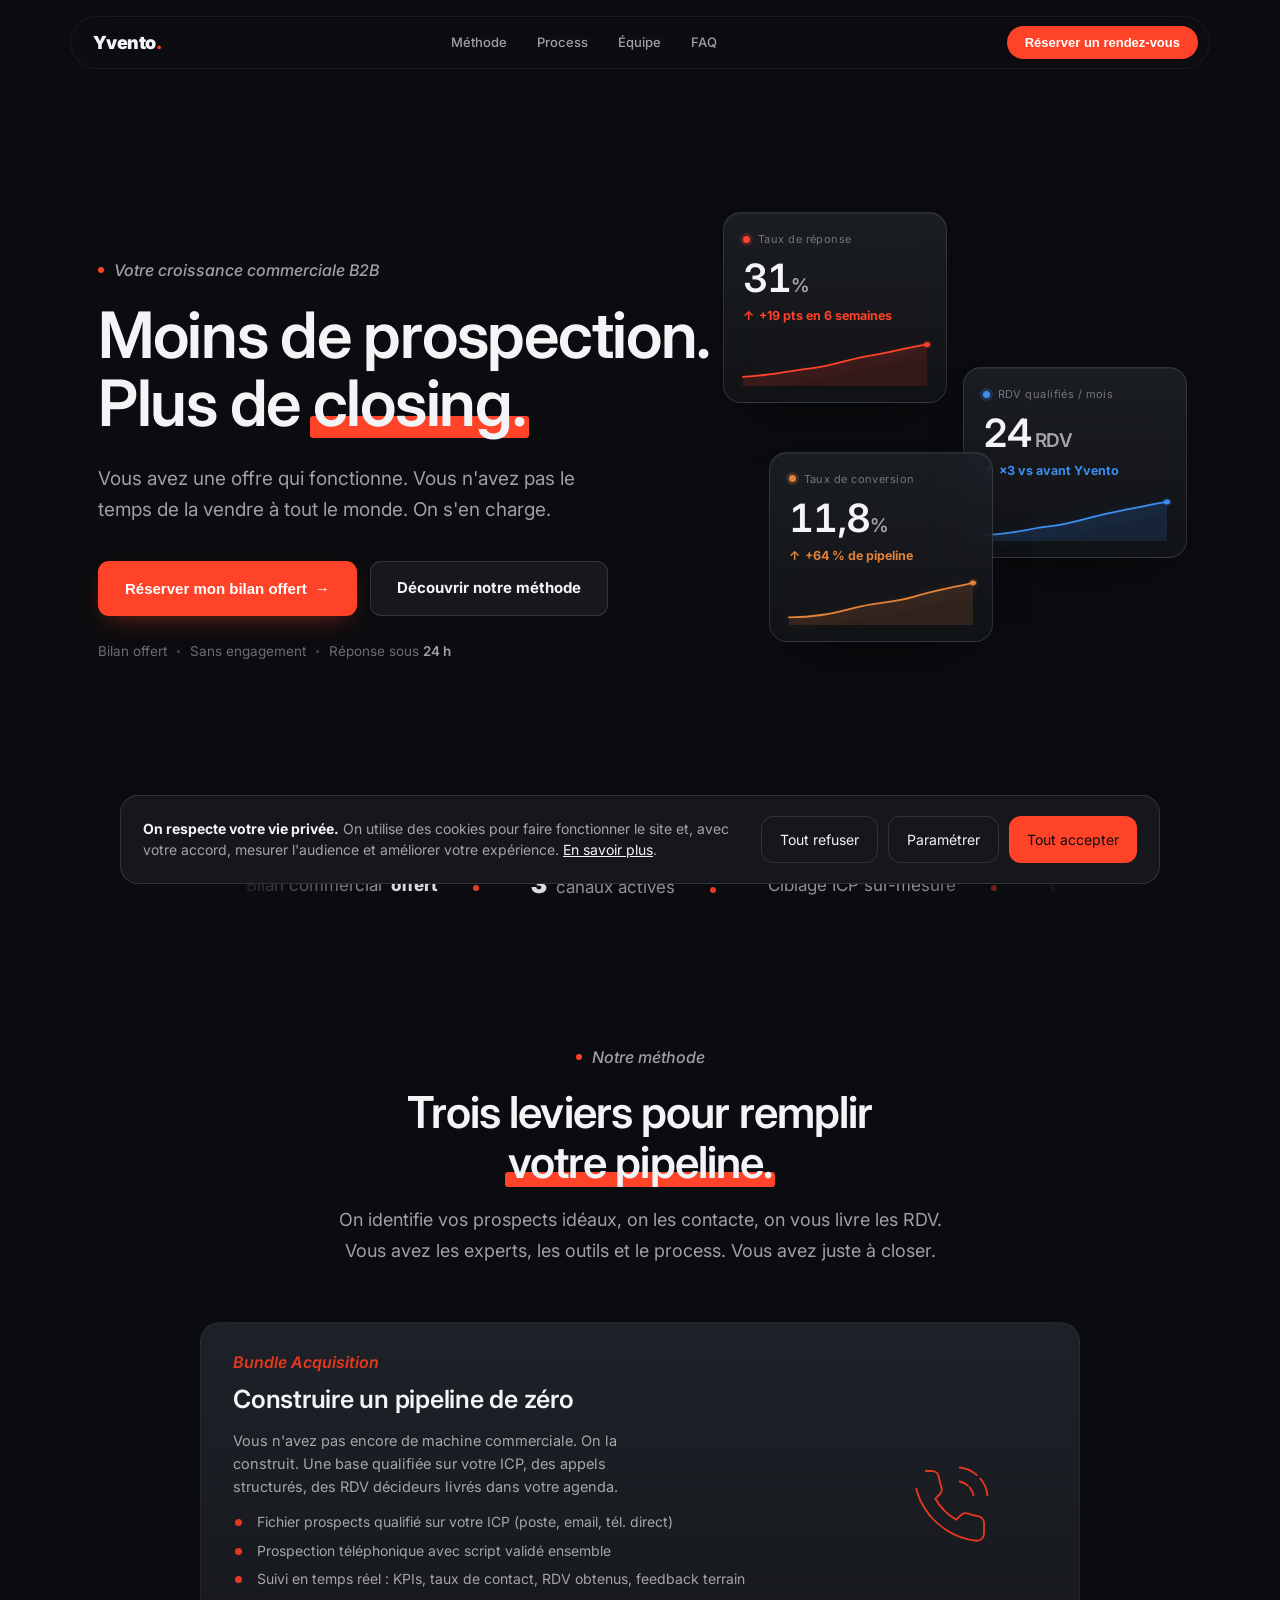
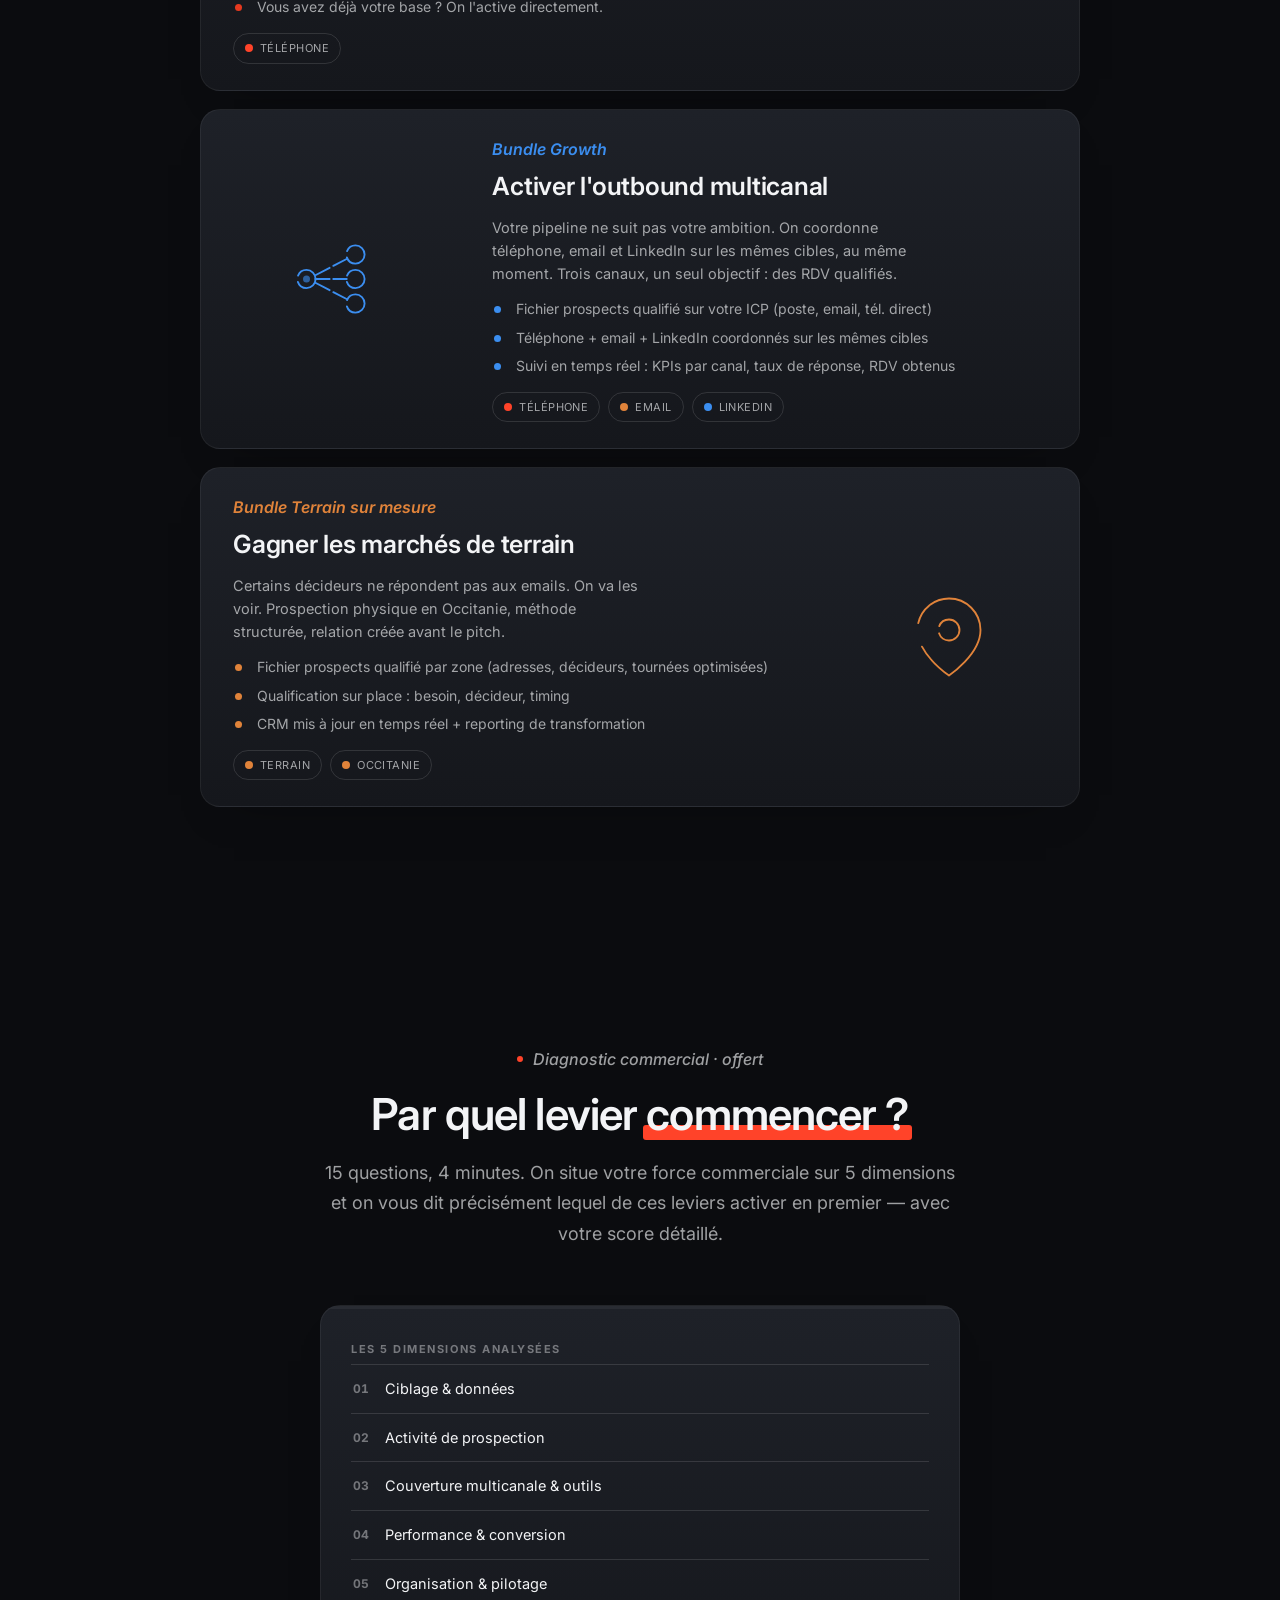
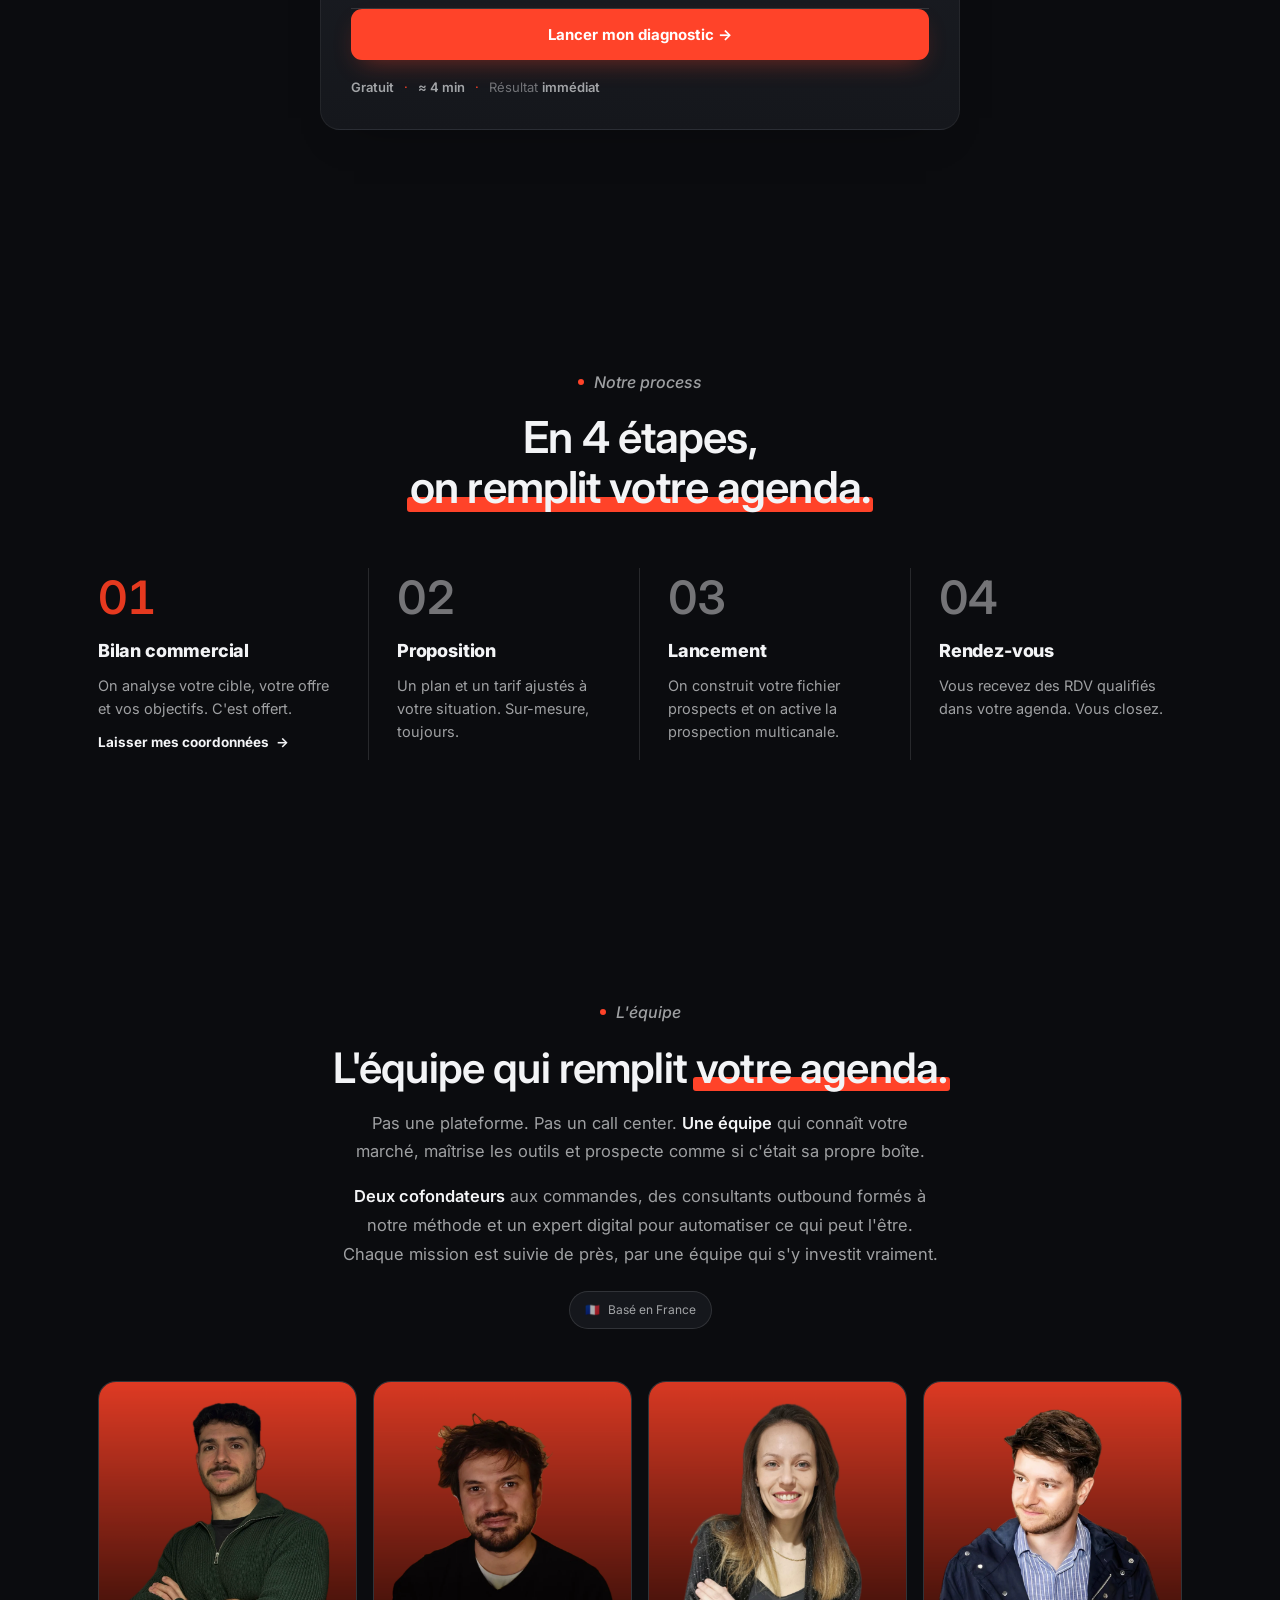
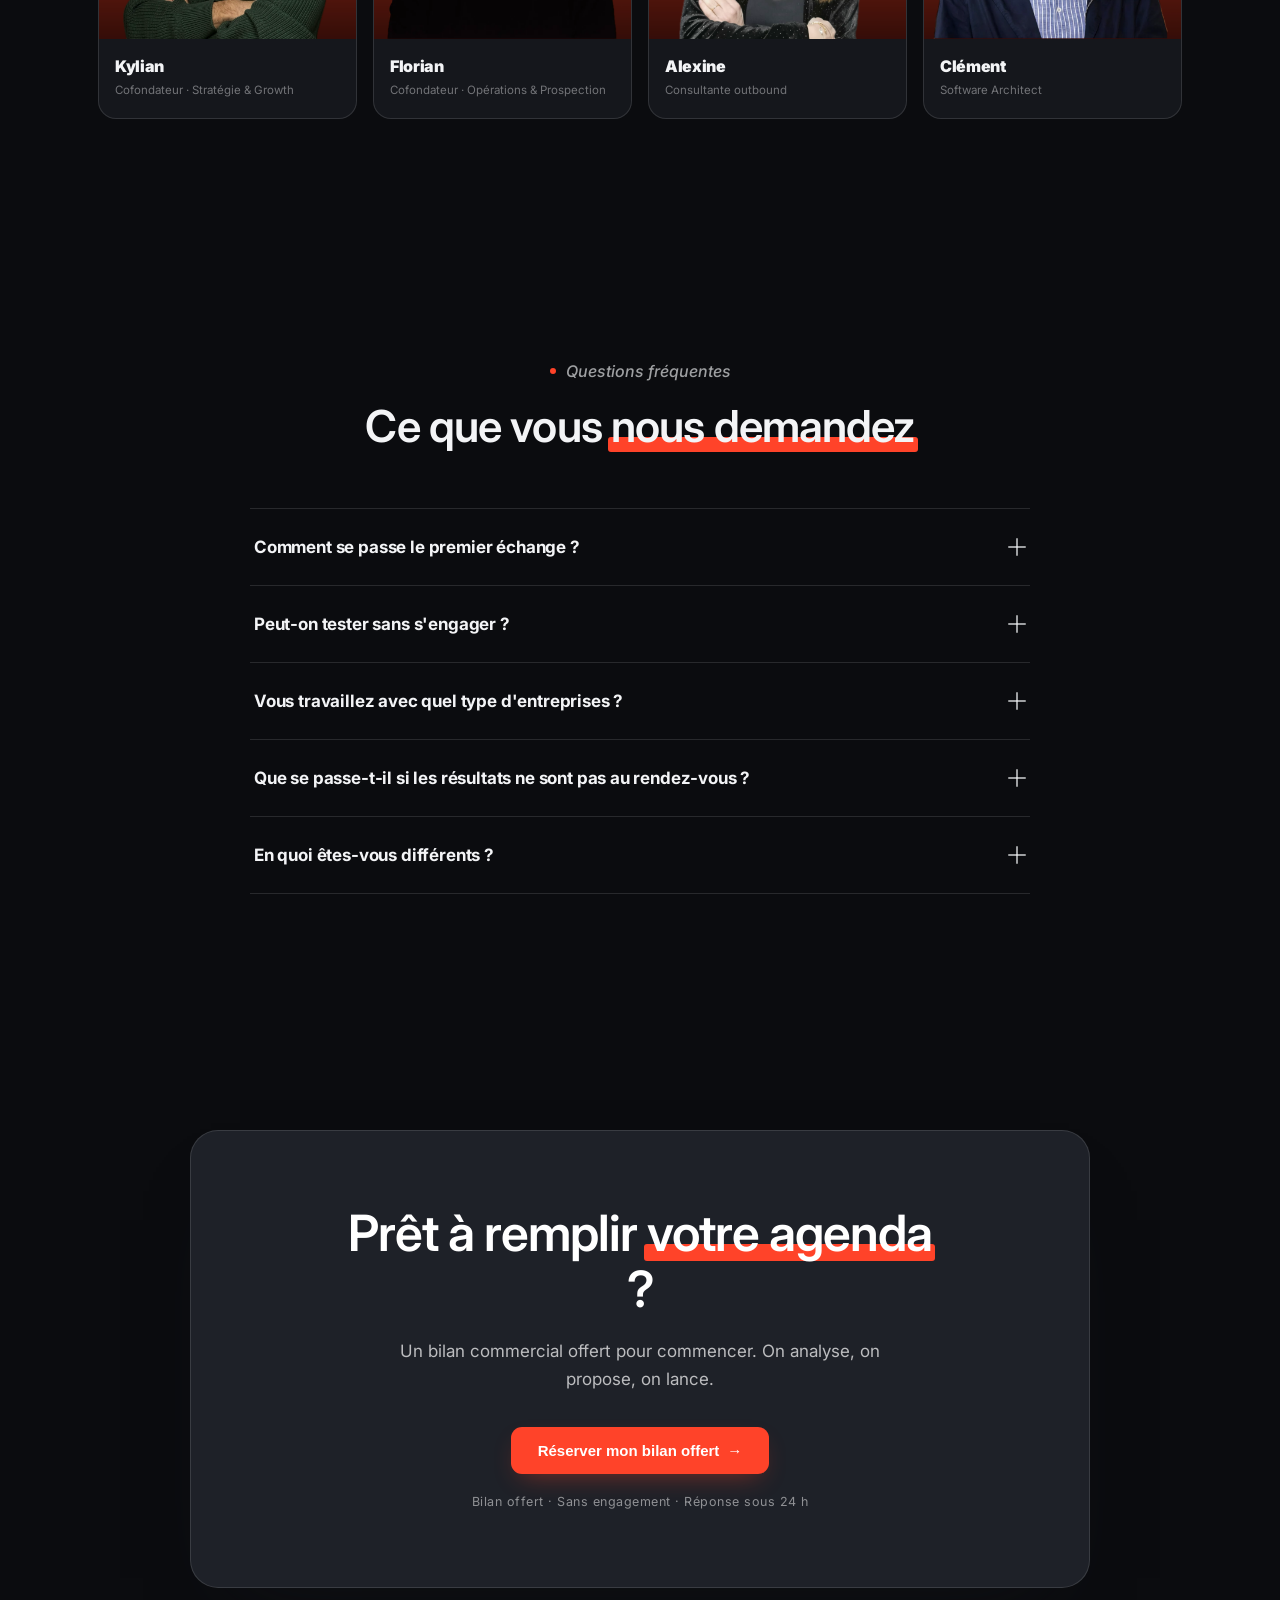
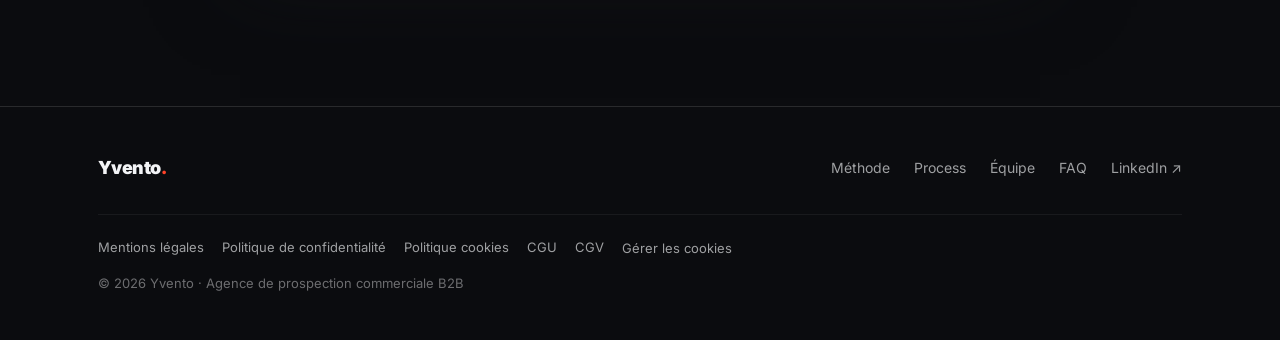
==== commit 9c8e26a6: "Diagnostic : placement après Méthode + carte plus sobre et mieux intégrée - Section déplacée juste a" ====
--- a/index.html
+++ b/index.html
@@ -466,13 +466,6 @@
   </div>
 </div>
 
-<!-- DIAGNOSTIC INTERACTIF -->
-<section class="diag" id="diagnostic">
-  <div class="wrap">
-    <div id="yvento-diagnostic" class="reveal"></div>
-  </div>
-</section>
-
 <!-- MÉTHODE -->
 <section class="chan" id="methode">
   <div class="wrap">
@@ -549,6 +542,18 @@
       </article>
 
     </div>
+  </div>
+</section>
+
+<!-- DIAGNOSTIC INTERACTIF -->
+<section class="diag" id="diagnostic">
+  <div class="wrap">
+    <div class="section-head center reveal">
+      <div class="eyebrow">Diagnostic commercial · offert</div>
+      <h2 class="title">Par quel levier <em>commencer ?</em></h2>
+      <p class="lead" style="margin-top:18px">15 questions, 4 minutes. On situe votre force commerciale sur 5 dimensions et on vous dit précisément lequel de ces leviers activer en premier — avec votre score détaillé.</p>
+    </div>
+    <div id="yvento-diagnostic" class="reveal d1"></div>
   </div>
 </section>
 
--- a/assets/diagnostic.css
+++ b/assets/diagnostic.css
@@ -28,8 +28,6 @@
 .yv-diag ul{list-style:none;}
 .yv-diag h1,.yv-diag h2,.yv-diag h3,.yv-diag .yv-disp{font-family:var(--yv-font-disp);letter-spacing:-.02em;font-weight:600;}
 .yv-diag .yv-num{font-variant-numeric:tabular-nums;}
-.yv-diag::before{content:"";position:absolute;inset:-40px -20px 60%;
-  background:radial-gradient(600px 320px at 80% 0%, rgba(255,67,41,.06), transparent 60%);pointer-events:none;z-index:0;}
 .yv-diag > *{position:relative;z-index:1;}
 
 .yv-brand{display:flex;align-items:center;justify-content:center;font-family:var(--yv-font-disp);font-weight:900;letter-spacing:-.03em;font-size:20px;margin-bottom:24px;}
@@ -40,8 +38,8 @@
 .yv-eyebrow.yv-center{justify-content:center;}
 .yv-eyebrow .yv-step{margin-left:auto;font-style:normal;color:var(--yv-faint);font-size:12.5px;font-variant-numeric:tabular-nums;}
 
-.yv-card{background:var(--yv-surface);border:1px solid var(--yv-line);border-radius:var(--yv-radius);box-shadow:0 40px 80px -50px rgba(0,0,0,.85);overflow:hidden;}
-.yv-pbar{height:6px;background:var(--yv-line);}
+.yv-card{background:linear-gradient(180deg,var(--yv-surface-2),var(--yv-surface));border:1px solid rgba(255,255,255,.06);border-radius:20px;box-shadow:0 22px 44px -34px rgba(0,0,0,.5);overflow:hidden;}
+.yv-pbar{height:3px;background:rgba(255,255,255,.05);}
 .yv-pbar > i{display:block;height:100%;width:0;background:linear-gradient(90deg,var(--yv-accent),var(--yv-accent-2));transition:width .45s cubic-bezier(.22,1,.36,1);}
 .yv-pad{padding:30px 30px 32px;}
 .yv-fade{animation:yvfade .4s cubic-bezier(.16,1,.3,1);}
@@ -52,8 +50,10 @@
 
 .yv-intro h1{font-size:clamp(28px,4.4vw,36px);line-height:1.1;margin:16px 0 14px;isolation:isolate;}
 .yv-intro p{color:var(--yv-muted);font-size:16px;margin:0 0 22px;line-height:1.65;}
-.yv-cats{display:flex;flex-wrap:wrap;gap:8px;margin:0 0 24px;}
-.yv-cats span{font-size:11px;letter-spacing:.04em;text-transform:uppercase;color:var(--yv-muted);border:1px solid var(--yv-line);border-radius:999px;padding:5px 11px;}
+.yv-dims-lab{font-size:11px;letter-spacing:.14em;text-transform:uppercase;color:var(--yv-faint);font-weight:700;margin:2px 0 6px;}
+.yv-dims{display:flex;flex-direction:column;margin:0 0 24px;border-top:1px solid var(--yv-line);}
+.yv-dims li{display:flex;align-items:center;gap:14px;padding:13px 2px;border-bottom:1px solid var(--yv-line);font-size:14.5px;color:var(--yv-text);}
+.yv-dn{font-variant-numeric:tabular-nums;font-size:12px;font-weight:700;color:var(--yv-faint);min-width:18px;}
 .yv-trust{display:flex;gap:10px;flex-wrap:wrap;margin-top:18px;align-items:center;}
 .yv-trust span{font-size:13px;color:var(--yv-faint);} .yv-trust b{color:var(--yv-muted);font-weight:600;} .yv-trust .yv-sep{color:var(--yv-accent);}
 
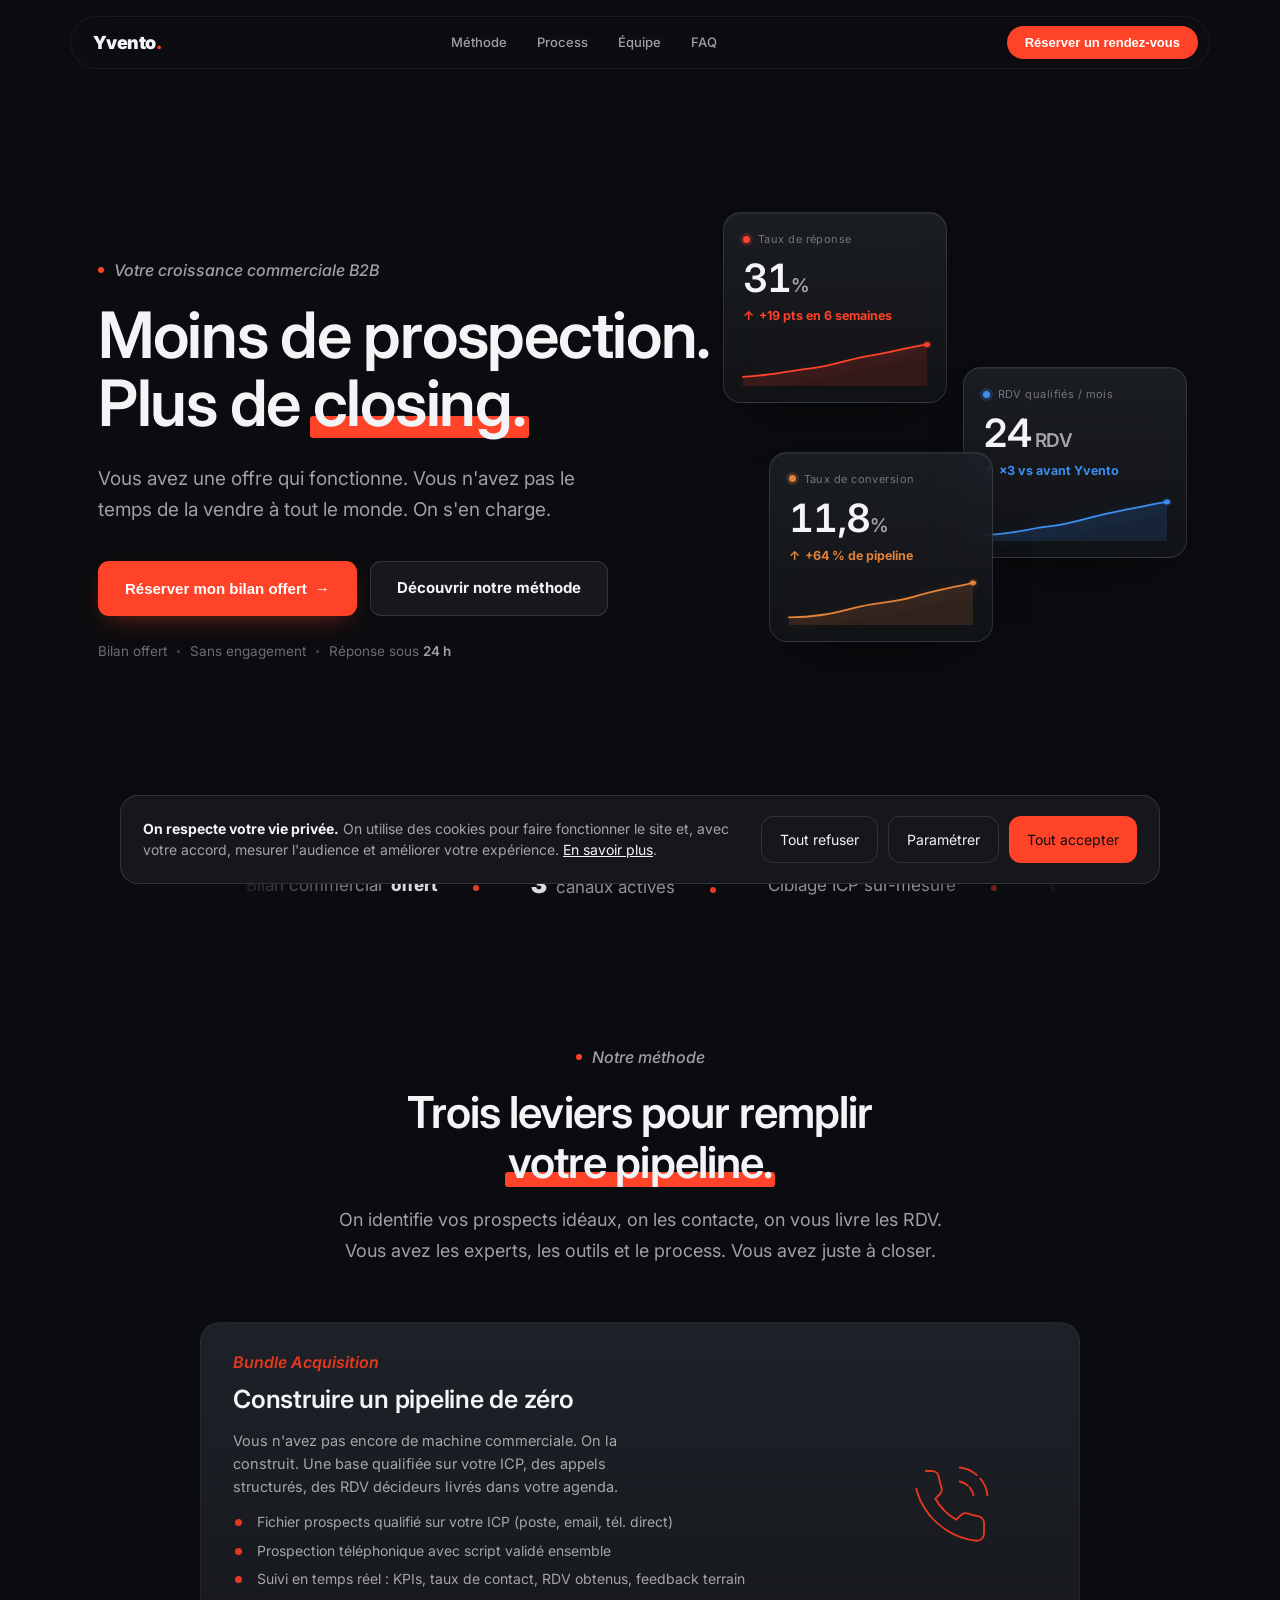
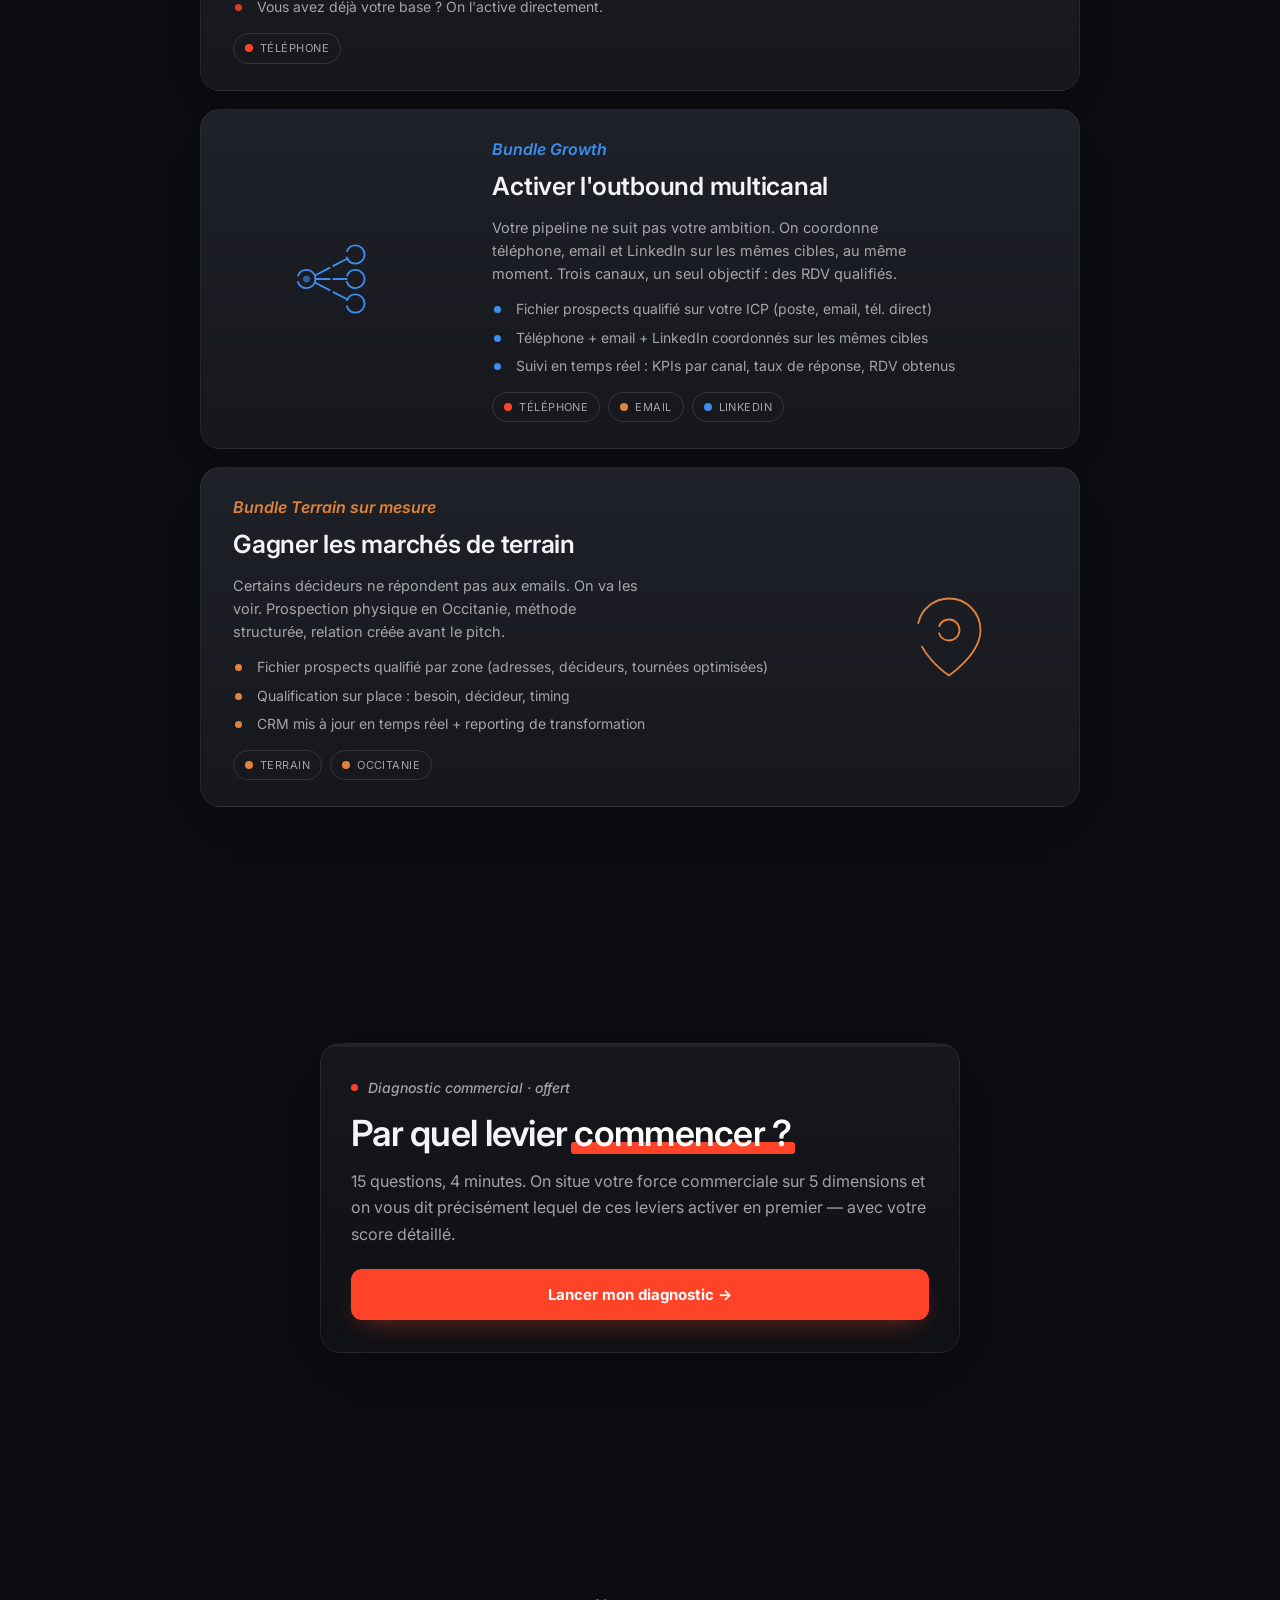
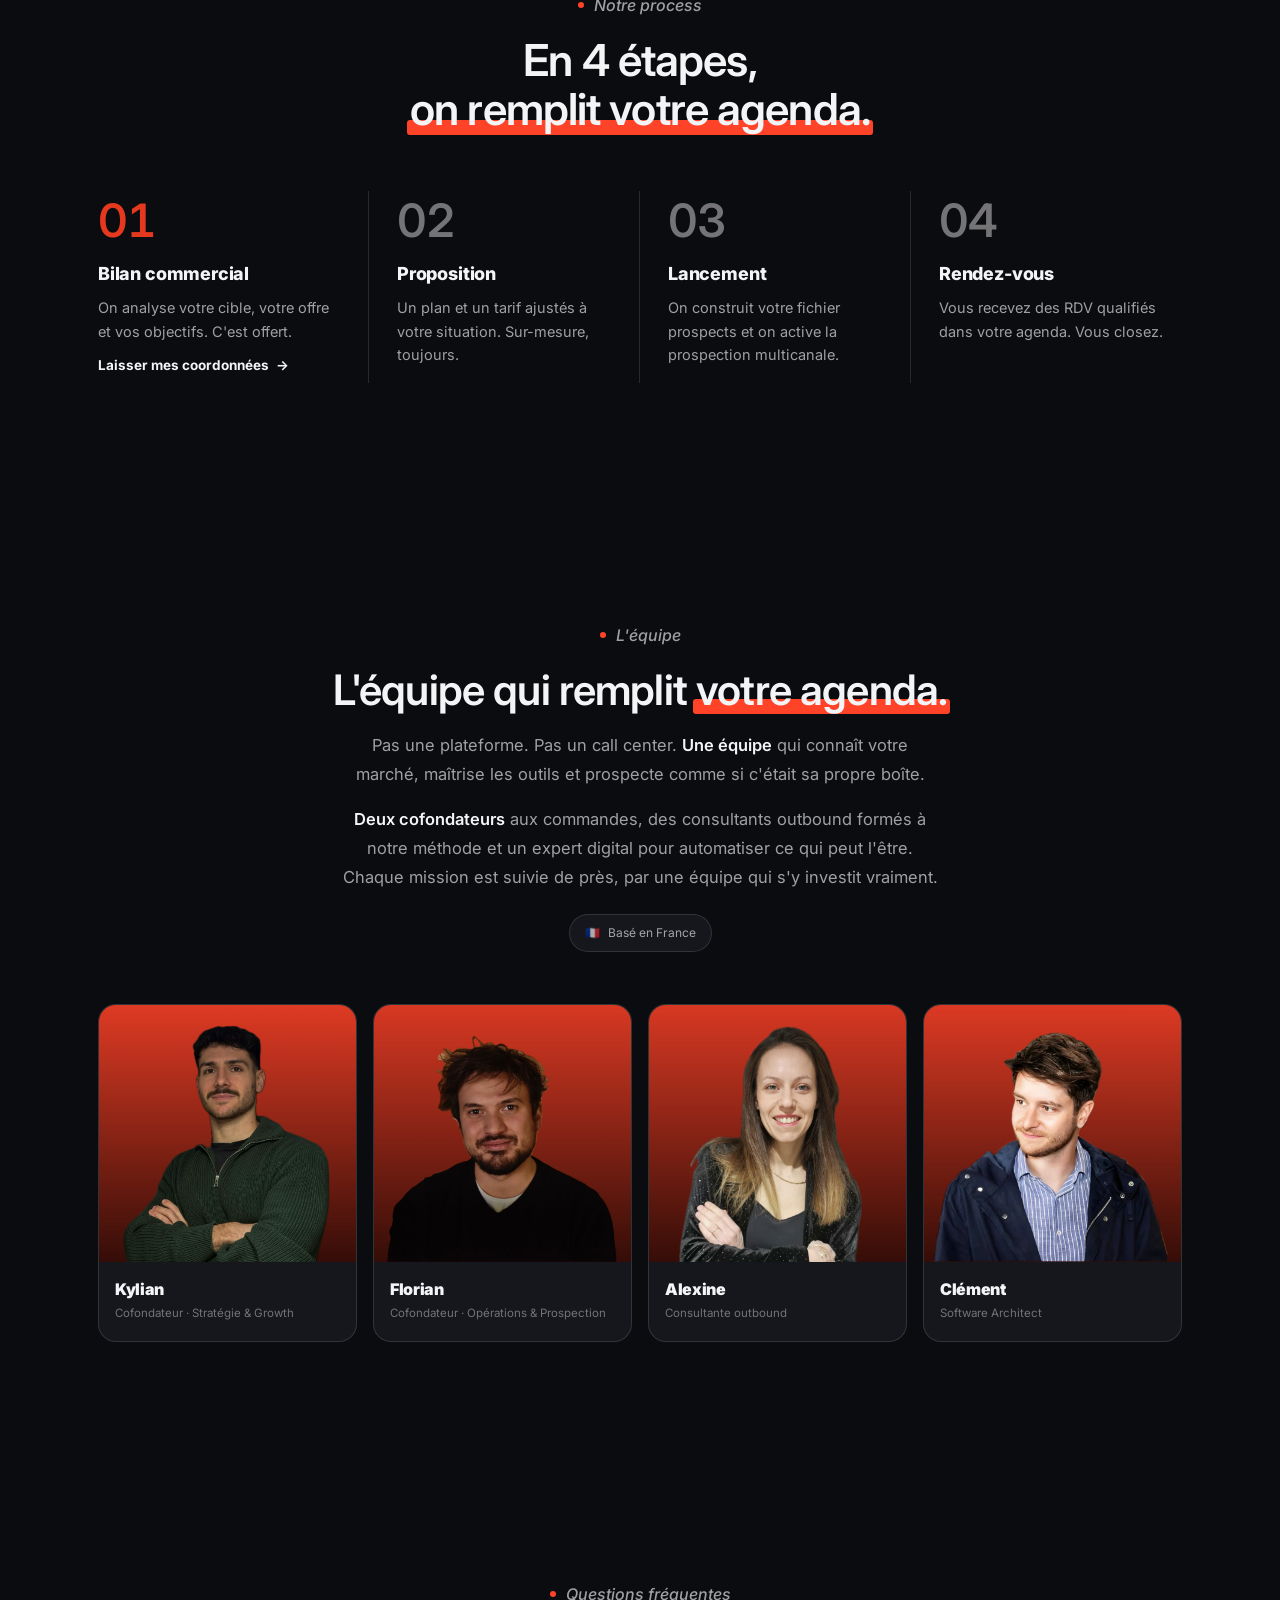
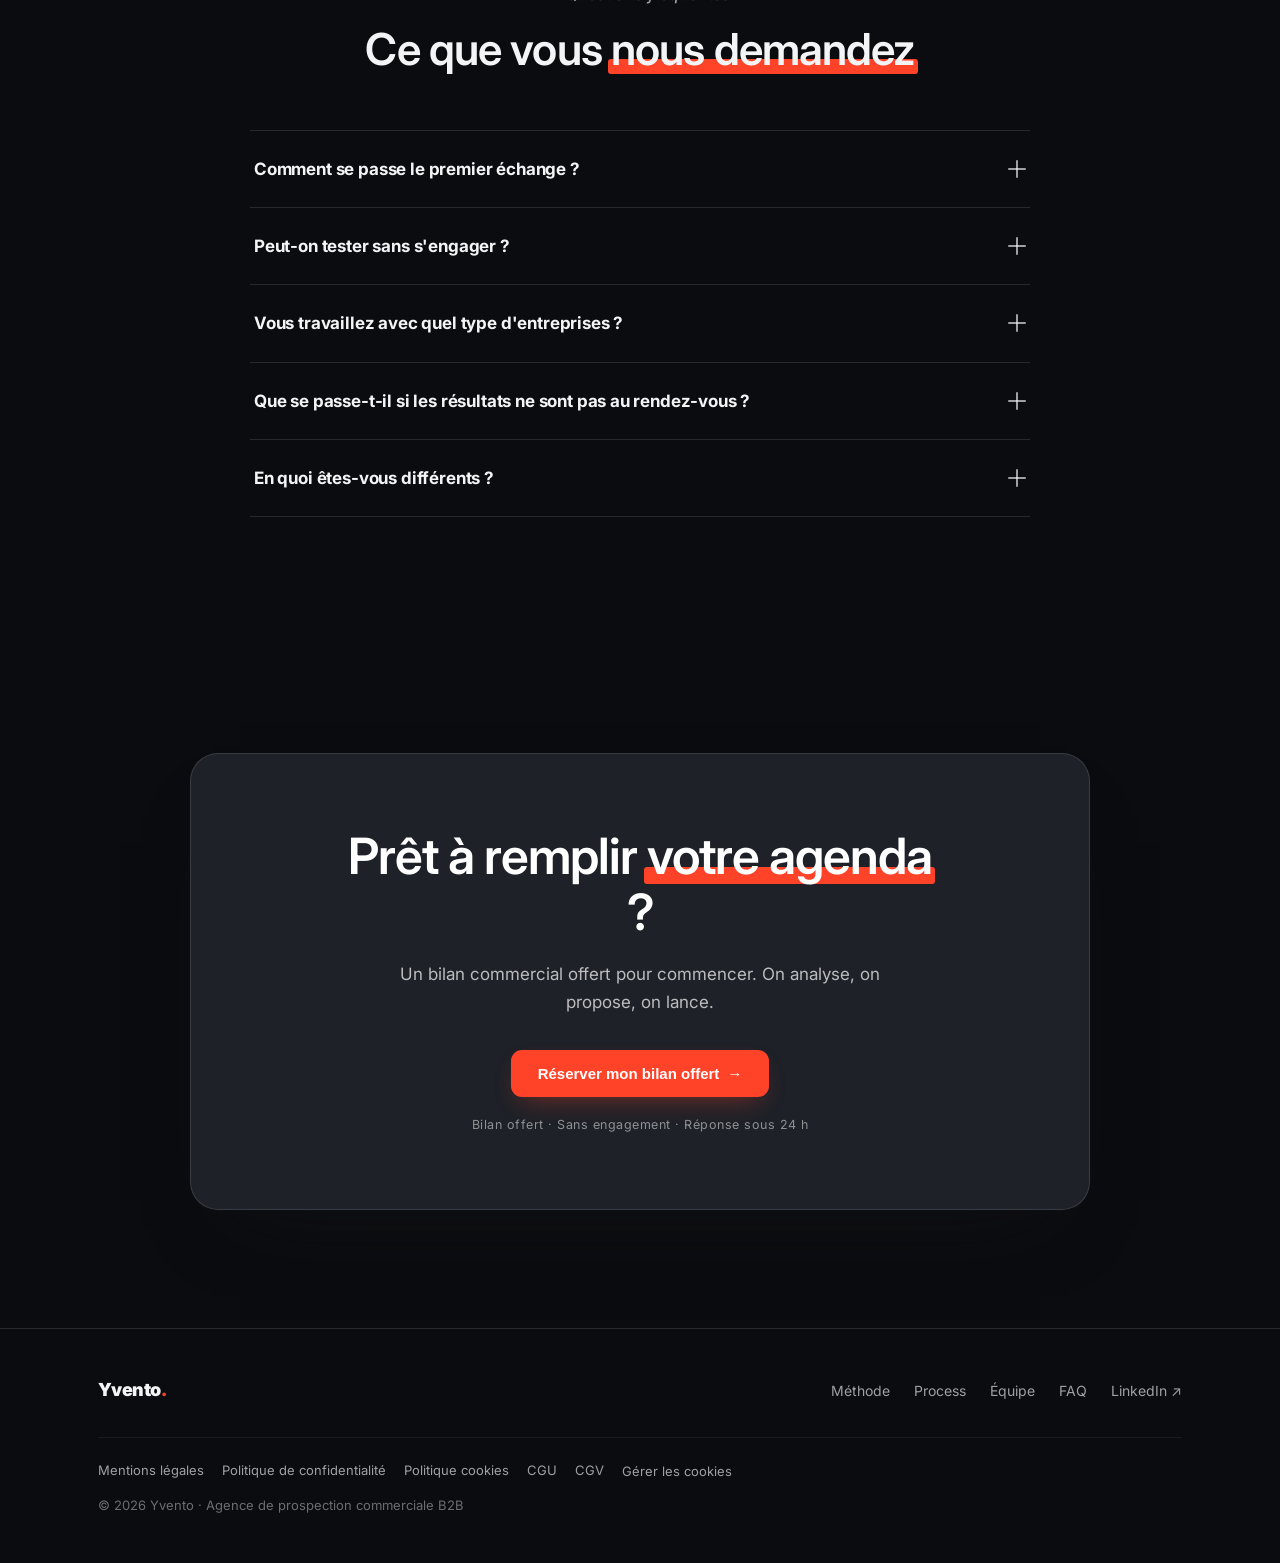
==== commit 4be3a2ed: "Diagnostic : texte intégré dans la carte + fond translucide - En-tête (eyebrow + titre « Par quel le" ====
--- a/index.html
+++ b/index.html
@@ -548,12 +548,7 @@
 <!-- DIAGNOSTIC INTERACTIF -->
 <section class="diag" id="diagnostic">
   <div class="wrap">
-    <div class="section-head center reveal">
-      <div class="eyebrow">Diagnostic commercial · offert</div>
-      <h2 class="title">Par quel levier <em>commencer ?</em></h2>
-      <p class="lead" style="margin-top:18px">15 questions, 4 minutes. On situe votre force commerciale sur 5 dimensions et on vous dit précisément lequel de ces leviers activer en premier — avec votre score détaillé.</p>
-    </div>
-    <div id="yvento-diagnostic" class="reveal d1"></div>
+    <div id="yvento-diagnostic" class="reveal"></div>
   </div>
 </section>
 
--- a/assets/diagnostic.css
+++ b/assets/diagnostic.css
@@ -38,7 +38,7 @@
 .yv-eyebrow.yv-center{justify-content:center;}
 .yv-eyebrow .yv-step{margin-left:auto;font-style:normal;color:var(--yv-faint);font-size:12.5px;font-variant-numeric:tabular-nums;}
 
-.yv-card{background:linear-gradient(180deg,var(--yv-surface-2),var(--yv-surface));border:1px solid rgba(255,255,255,.06);border-radius:20px;box-shadow:0 22px 44px -34px rgba(0,0,0,.5);overflow:hidden;}
+.yv-card{background:linear-gradient(180deg,rgba(30,33,40,.55),rgba(21,23,28,.5));border:1px solid rgba(255,255,255,.07);border-radius:20px;box-shadow:0 22px 44px -34px rgba(0,0,0,.5);backdrop-filter:blur(14px) saturate(140%);-webkit-backdrop-filter:blur(14px) saturate(140%);overflow:hidden;}
 .yv-pbar{height:3px;background:rgba(255,255,255,.05);}
 .yv-pbar > i{display:block;height:100%;width:0;background:linear-gradient(90deg,var(--yv-accent),var(--yv-accent-2));transition:width .45s cubic-bezier(.22,1,.36,1);}
 .yv-pad{padding:30px 30px 32px;}
@@ -50,10 +50,6 @@
 
 .yv-intro h1{font-size:clamp(28px,4.4vw,36px);line-height:1.1;margin:16px 0 14px;isolation:isolate;}
 .yv-intro p{color:var(--yv-muted);font-size:16px;margin:0 0 22px;line-height:1.65;}
-.yv-dims-lab{font-size:11px;letter-spacing:.14em;text-transform:uppercase;color:var(--yv-faint);font-weight:700;margin:2px 0 6px;}
-.yv-dims{display:flex;flex-direction:column;margin:0 0 24px;border-top:1px solid var(--yv-line);}
-.yv-dims li{display:flex;align-items:center;gap:14px;padding:13px 2px;border-bottom:1px solid var(--yv-line);font-size:14.5px;color:var(--yv-text);}
-.yv-dn{font-variant-numeric:tabular-nums;font-size:12px;font-weight:700;color:var(--yv-faint);min-width:18px;}
 .yv-trust{display:flex;gap:10px;flex-wrap:wrap;margin-top:18px;align-items:center;}
 .yv-trust span{font-size:13px;color:var(--yv-faint);} .yv-trust b{color:var(--yv-muted);font-weight:600;} .yv-trust .yv-sep{color:var(--yv-accent);}
 
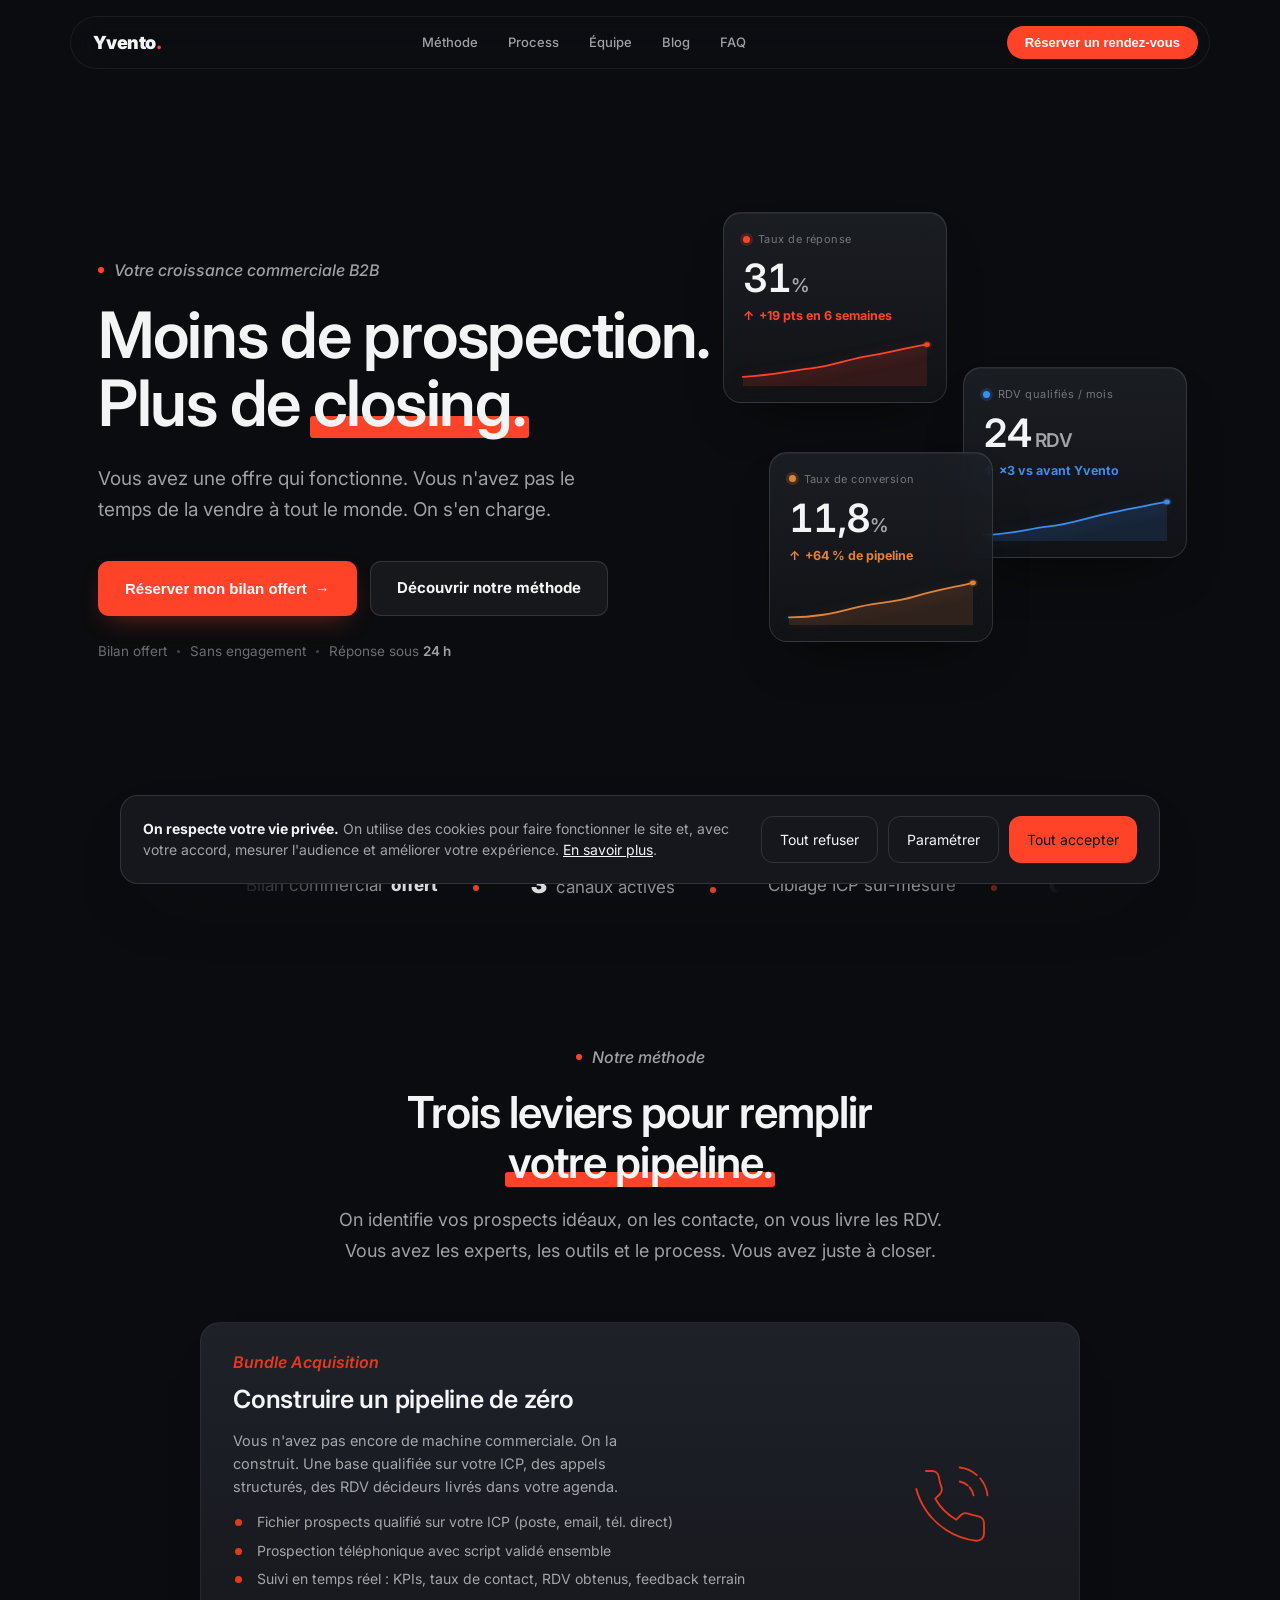
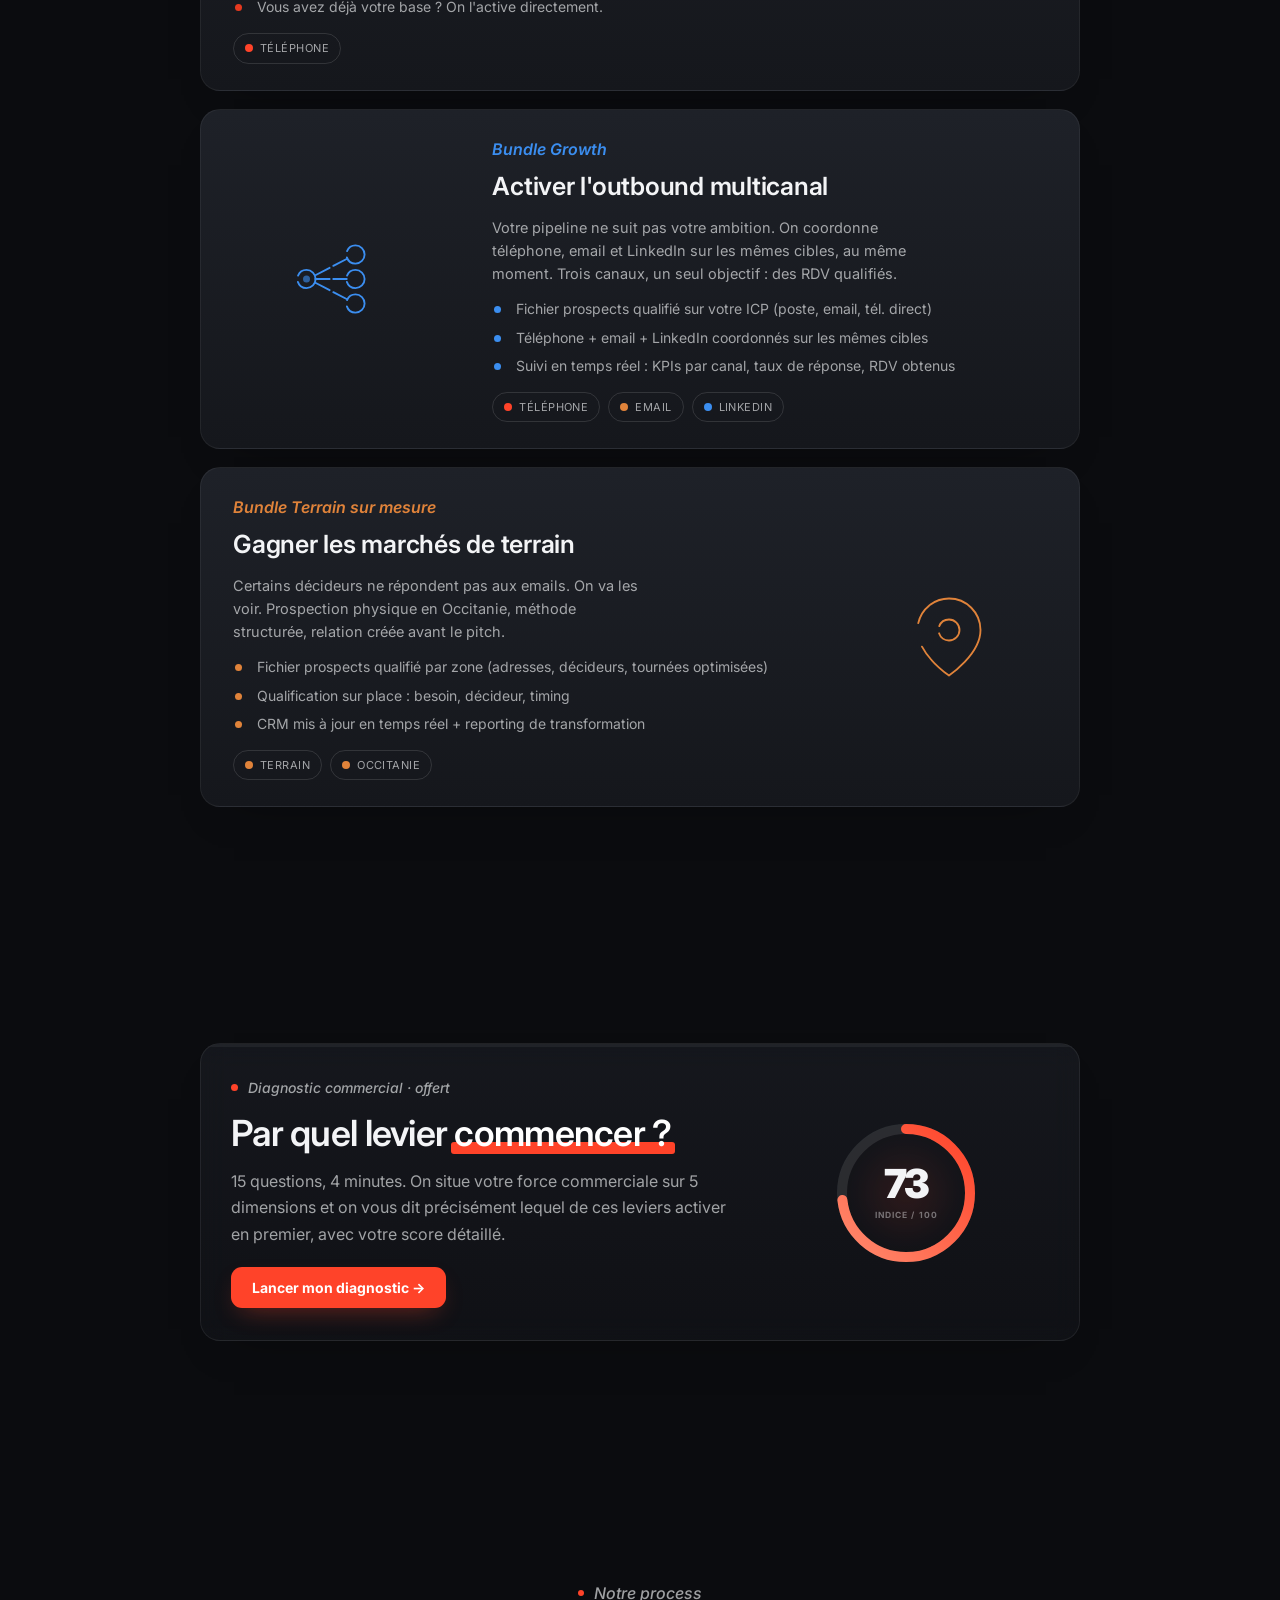
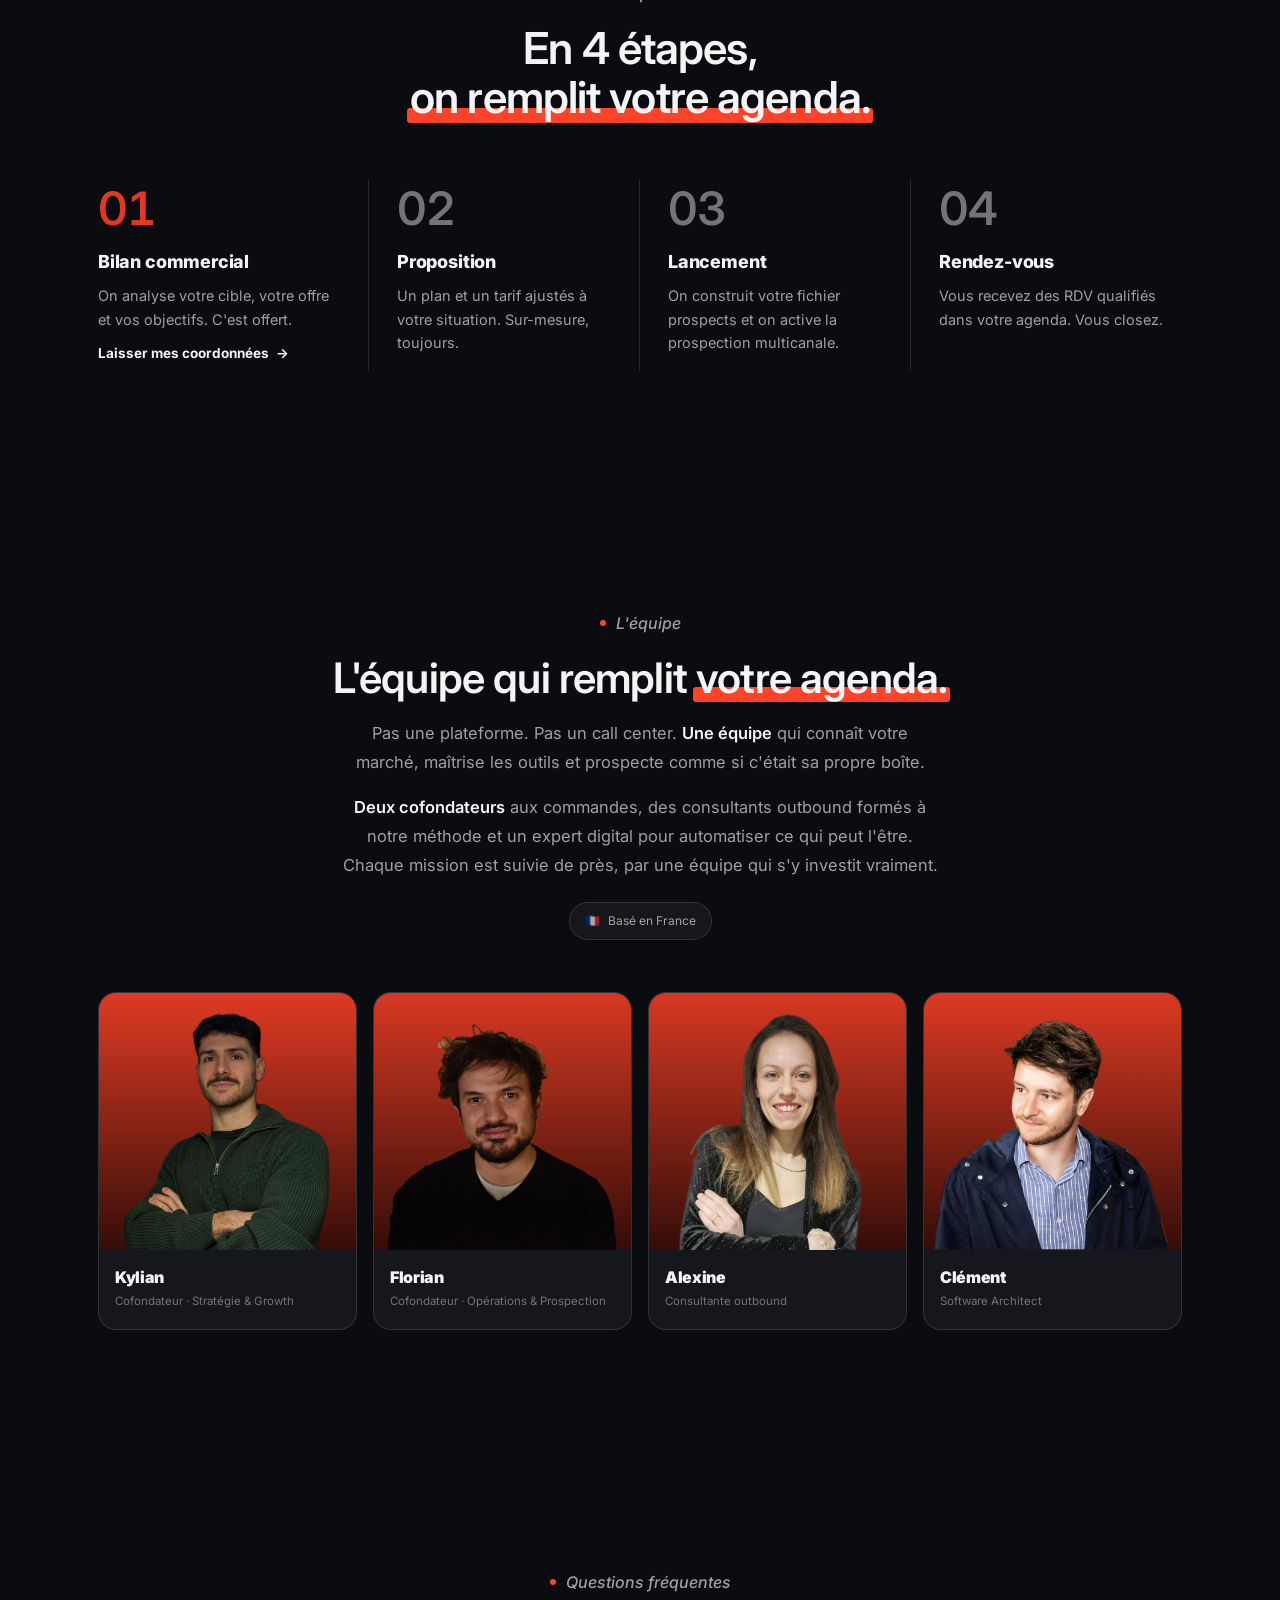
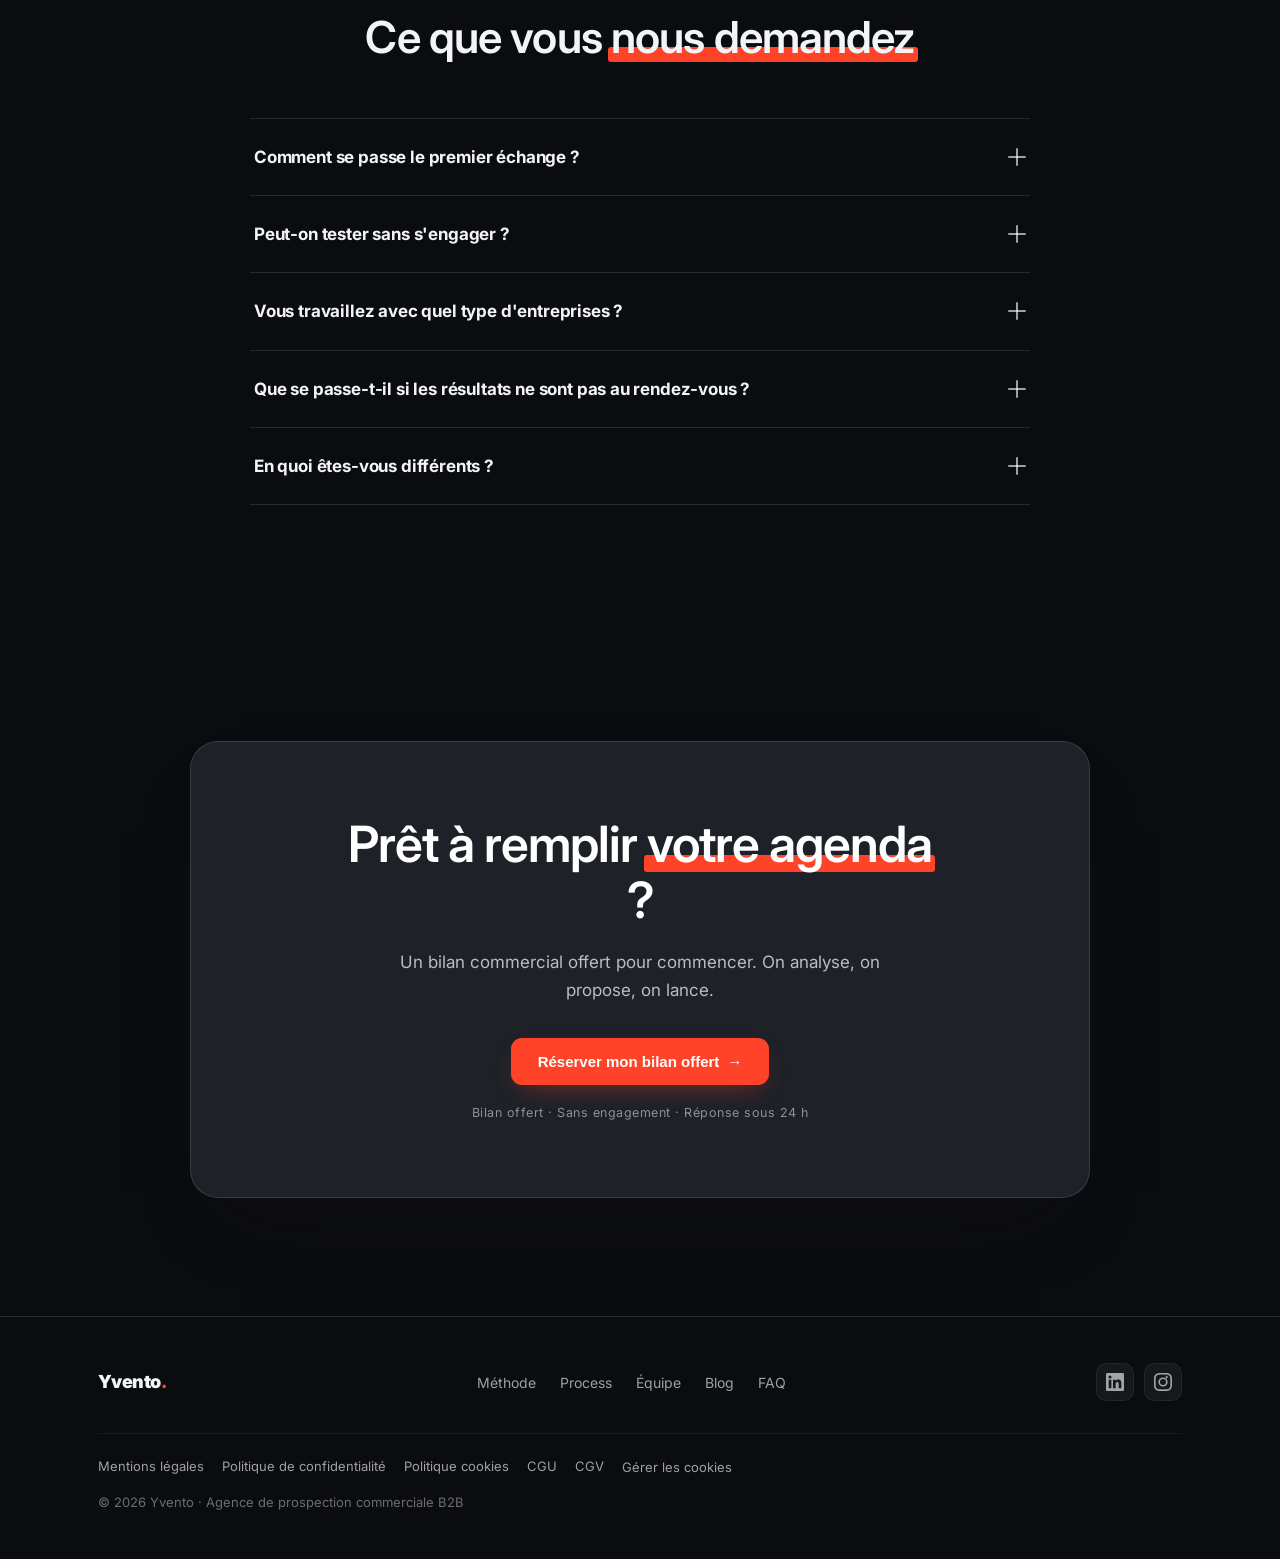
==== commit cb43f42a: "Blog « La Salle de Vente » : page /blog/, 2 articles, SEO + liens sociaux - Nouvelle landing blog bl" ====
--- a/index.html
+++ b/index.html
@@ -6,13 +6,13 @@
 <meta name="viewport" content="width=device-width, initial-scale=1.0">
 <link rel="icon" type="image/png" href="assets/favicon.png">
 
-<title>Yvento · Agence de prospection commerciale B2B</title>
-<meta name="description" content="La prospection pour améliorer votre conversion. Cold call, ciblage précis, rendez-vous qualifiés. Agence de prospection B2B. Premier échange gratuit, sans engagement.">
+<title>Prospection B2B externalisée | Yvento – Lyon & Occitanie</title>
+<meta name="description" content="Agence de prospection B2B externalisée : téléphone, multicanal et terrain à Lyon et en Occitanie. RDV qualifiés livrés dans votre agenda. Bilan offert.">
 <meta name="robots" content="index, follow, max-image-preview:large">
 <meta name="author" content="Yvento">
 <meta property="og:type" content="website">
-<meta property="og:title" content="Yvento · Agence de prospection commerciale B2B">
-<meta property="og:description" content="La prospection pour améliorer votre conversion. Des rendez-vous qualifiés, pas du volume.">
+<meta property="og:title" content="Prospection B2B externalisée | Yvento – Lyon & Occitanie">
+<meta property="og:description" content="Téléphone, multicanal et terrain à Lyon et en Occitanie. Des RDV qualifiés livrés dans votre agenda, pas du volume. Bilan offert.">
 <meta property="og:image" content="assets/favicon.png">
 <meta property="og:image:width" content="392">
 <meta property="og:image:height" content="394">
@@ -205,9 +205,12 @@
 .team-desc p b{color:var(--tx);font-weight:600}
 .team-flag{display:inline-flex;align-items:center;gap:8px;font-family:var(--mono);font-size:12px;color:var(--tx-2);background:var(--surface);border:1px solid var(--line);padding:8px 15px;border-radius:999px;margin-top:6px}
 .founders{order:3;display:grid;grid-template-columns:repeat(4,1fr);gap:16px}
-.fcard{background:var(--surface);border:1px solid var(--line);border-radius:18px;overflow:hidden;transition:transform .3s var(--ease),box-shadow .3s}
-.fcard:hover{transform:translateY(-4px);box-shadow:0 26px 48px -34px rgba(20,22,26,0.32)}
-.fcard__ph{aspect-ratio:1/1;overflow:hidden;background:var(--surface-2)}
+.fcard{display:block;color:inherit;background:var(--surface);border:1px solid var(--line);border-radius:18px;overflow:hidden;transition:transform .3s var(--ease),box-shadow .3s,border-color .3s}
+.fcard:hover{transform:translateY(-4px);box-shadow:0 26px 48px -34px rgba(20,22,26,0.32);border-color:var(--line)}
+.fcard__ph{position:relative;aspect-ratio:1/1;overflow:hidden;background:var(--surface-2)}
+.fcard__in{position:absolute;top:10px;right:10px;width:30px;height:30px;display:flex;align-items:center;justify-content:center;border-radius:8px;background:rgba(11,12,15,0.55);backdrop-filter:blur(6px);border:1px solid var(--line-2);color:#fff;opacity:0;transform:translateY(-4px);transition:opacity .25s,transform .25s}
+.fcard__in svg{width:15px;height:15px}
+.fcard:hover .fcard__in,.fcard:focus-visible .fcard__in{opacity:1;transform:none}
 .fcard__ph img{width:100%;height:100%;object-fit:cover;transition:transform .6s var(--ease)}
 .fcard:hover .fcard__ph img{transform:scale(1.04)}
 .fcard__body{padding:14px 16px 18px}
@@ -244,6 +247,10 @@
 .foot__links{display:flex;gap:24px;flex-wrap:wrap}
 .foot__links a{font-size:14px;color:var(--tx-2);transition:color .2s}
 .foot__links a:hover{color:var(--tx)}
+.foot__social{display:inline-flex;gap:10px;align-items:center}
+.foot__social a{display:inline-flex;align-items:center;justify-content:center;width:38px;height:38px;border-radius:10px;background:rgba(255,255,255,0.05);border:1px solid var(--line-2);color:var(--tx-2);transition:color .2s,border-color .2s,transform .2s}
+.foot__social a:hover{color:var(--tx);border-color:var(--line);transform:translateY(-2px)}
+.foot__social svg{width:18px;height:18px}
 .foot__copy{font-size:13px;color:var(--tx-3);width:100%;border-top:1px solid var(--line-2);padding-top:22px;margin-top:8px;display:flex;flex-direction:column;gap:14px}
 .foot__legal{display:flex;flex-wrap:wrap;gap:8px 18px;align-items:center}
 .foot__legal a,.foot__legal button{font-size:13px;color:var(--tx-2);background:none;border:none;padding:0;font-family:inherit;cursor:pointer;transition:color .2s}
@@ -403,7 +410,7 @@
 <nav id="mainNav">
   <div class="nav-inner">
     <a href="#top" class="nav-logo"><span class="nav-logo-text">Yvento<span class="pt">.</span></span></a>
-    <div class="nav-links"><a href="#methode">Méthode</a><a href="#process">Process</a><a href="#equipe">Équipe</a><a href="#faq">FAQ</a></div>
+    <div class="nav-links"><a href="#methode">Méthode</a><a href="#process">Process</a><a href="#equipe">Équipe</a><a href="blog/index.html">Blog</a><a href="#faq">FAQ</a></div>
     <button class="btn-filled-sm js-book" type="button">Réserver un rendez-vous</button>
   </div>
 </nav>
@@ -587,22 +594,22 @@
         <div class="team-flag"><span>🇫🇷</span> Basé en France</div>
       </div>
       <div class="founders reveal d1">
-        <article class="fcard">
-          <div class="fcard__ph"><img src="assets/kylian.png" alt="Kylian, cofondateur Yvento" loading="lazy"></div>
+        <a class="fcard" href="https://www.linkedin.com/in/kylian-garin-426a94174/" target="_blank" rel="noopener" aria-label="Kylian sur LinkedIn">
+          <div class="fcard__ph"><img src="assets/kylian.png" alt="Kylian, cofondateur Yvento" loading="lazy"><span class="fcard__in" aria-hidden="true"><svg viewBox="0 0 24 24" fill="currentColor"><path d="M20.45 20.45h-3.56v-5.57c0-1.33-.03-3.04-1.85-3.04-1.85 0-2.14 1.45-2.14 2.94v5.67H9.34V9h3.42v1.56h.05c.48-.9 1.64-1.85 3.37-1.85 3.6 0 4.27 2.37 4.27 5.45v6.29zM5.34 7.43a2.06 2.06 0 1 1 0-4.13 2.06 2.06 0 0 1 0 4.13zM7.12 20.45H3.56V9h3.56v11.45zM22.22 0H1.77C.79 0 0 .77 0 1.72v20.56C0 23.23.79 24 1.77 24h20.45c.98 0 1.78-.77 1.78-1.72V1.72C24 .77 23.2 0 22.22 0z"/></svg></span></div>
           <div class="fcard__body"><div class="fcard__name">Kylian</div><div class="fcard__role">Cofondateur · Stratégie &amp; Growth</div></div>
-        </article>
-        <article class="fcard">
-          <div class="fcard__ph"><img src="assets/florian.png" alt="Florian, cofondateur Yvento" loading="lazy"></div>
+        </a>
+        <a class="fcard" href="https://www.linkedin.com/in/florian-laverdure/" target="_blank" rel="noopener" aria-label="Florian sur LinkedIn">
+          <div class="fcard__ph"><img src="assets/florian.png" alt="Florian, cofondateur Yvento" loading="lazy"><span class="fcard__in" aria-hidden="true"><svg viewBox="0 0 24 24" fill="currentColor"><path d="M20.45 20.45h-3.56v-5.57c0-1.33-.03-3.04-1.85-3.04-1.85 0-2.14 1.45-2.14 2.94v5.67H9.34V9h3.42v1.56h.05c.48-.9 1.64-1.85 3.37-1.85 3.6 0 4.27 2.37 4.27 5.45v6.29zM5.34 7.43a2.06 2.06 0 1 1 0-4.13 2.06 2.06 0 0 1 0 4.13zM7.12 20.45H3.56V9h3.56v11.45zM22.22 0H1.77C.79 0 0 .77 0 1.72v20.56C0 23.23.79 24 1.77 24h20.45c.98 0 1.78-.77 1.78-1.72V1.72C24 .77 23.2 0 22.22 0z"/></svg></span></div>
           <div class="fcard__body"><div class="fcard__name">Florian</div><div class="fcard__role">Cofondateur · Opérations &amp; Prospection</div></div>
-        </article>
-        <article class="fcard">
-          <div class="fcard__ph"><img src="assets/alexine.png" alt="Alexine, consultante outbound chez Yvento" loading="lazy"></div>
+        </a>
+        <a class="fcard" href="https://www.linkedin.com/in/alexine-dumas%E2%99%BB/" target="_blank" rel="noopener" aria-label="Alexine sur LinkedIn">
+          <div class="fcard__ph"><img src="assets/alexine.png" alt="Alexine, consultante outbound chez Yvento" loading="lazy"><span class="fcard__in" aria-hidden="true"><svg viewBox="0 0 24 24" fill="currentColor"><path d="M20.45 20.45h-3.56v-5.57c0-1.33-.03-3.04-1.85-3.04-1.85 0-2.14 1.45-2.14 2.94v5.67H9.34V9h3.42v1.56h.05c.48-.9 1.64-1.85 3.37-1.85 3.6 0 4.27 2.37 4.27 5.45v6.29zM5.34 7.43a2.06 2.06 0 1 1 0-4.13 2.06 2.06 0 0 1 0 4.13zM7.12 20.45H3.56V9h3.56v11.45zM22.22 0H1.77C.79 0 0 .77 0 1.72v20.56C0 23.23.79 24 1.77 24h20.45c.98 0 1.78-.77 1.78-1.72V1.72C24 .77 23.2 0 22.22 0z"/></svg></span></div>
           <div class="fcard__body"><div class="fcard__name">Alexine</div><div class="fcard__role">Consultante outbound</div></div>
-        </article>
-        <article class="fcard">
-          <div class="fcard__ph"><img src="assets/clement.png" alt="Clément, software architect chez Yvento" loading="lazy"></div>
+        </a>
+        <a class="fcard" href="https://www.linkedin.com/in/cl%C3%A9ment-fevre-47330b85/" target="_blank" rel="noopener" aria-label="Clément sur LinkedIn">
+          <div class="fcard__ph"><img src="assets/clement.png" alt="Clément, software architect chez Yvento" loading="lazy"><span class="fcard__in" aria-hidden="true"><svg viewBox="0 0 24 24" fill="currentColor"><path d="M20.45 20.45h-3.56v-5.57c0-1.33-.03-3.04-1.85-3.04-1.85 0-2.14 1.45-2.14 2.94v5.67H9.34V9h3.42v1.56h.05c.48-.9 1.64-1.85 3.37-1.85 3.6 0 4.27 2.37 4.27 5.45v6.29zM5.34 7.43a2.06 2.06 0 1 1 0-4.13 2.06 2.06 0 0 1 0 4.13zM7.12 20.45H3.56V9h3.56v11.45zM22.22 0H1.77C.79 0 0 .77 0 1.72v20.56C0 23.23.79 24 1.77 24h20.45c.98 0 1.78-.77 1.78-1.72V1.72C24 .77 23.2 0 22.22 0z"/></svg></span></div>
           <div class="fcard__body"><div class="fcard__name">Clément</div><div class="fcard__role">Software Architect</div></div>
-        </article>
+        </a>
       </div>
     </div>
   </div>
@@ -655,7 +662,11 @@
 <footer class="foot">
   <div class="wrap foot__in">
     <a href="#top" class="brand">Yvento<span class="pt">.</span></a>
-    <div class="foot__links"><a href="#methode">Méthode</a><a href="#process">Process</a><a href="#equipe">Équipe</a><a href="#faq">FAQ</a><a href="https://www.linkedin.com/" target="_blank" rel="noopener">LinkedIn ↗</a></div>
+    <div class="foot__links"><a href="#methode">Méthode</a><a href="#process">Process</a><a href="#equipe">Équipe</a><a href="blog/index.html">Blog</a><a href="#faq">FAQ</a></div>
+    <div class="foot__social">
+      <a href="https://www.linkedin.com/company/yvento/?viewAsMember=true" target="_blank" rel="noopener" aria-label="Yvento sur LinkedIn"><svg viewBox="0 0 24 24" fill="currentColor"><path d="M20.45 20.45h-3.56v-5.57c0-1.33-.03-3.04-1.85-3.04-1.85 0-2.14 1.45-2.14 2.94v5.67H9.34V9h3.42v1.56h.05c.48-.9 1.64-1.85 3.37-1.85 3.6 0 4.27 2.37 4.27 5.45v6.29zM5.34 7.43a2.06 2.06 0 1 1 0-4.13 2.06 2.06 0 0 1 0 4.13zM7.12 20.45H3.56V9h3.56v11.45zM22.22 0H1.77C.79 0 0 .77 0 1.72v20.56C0 23.23.79 24 1.77 24h20.45c.98 0 1.78-.77 1.78-1.72V1.72C24 .77 23.2 0 22.22 0z"/></svg></a>
+      <a href="https://www.instagram.com/yvento.fr/" target="_blank" rel="noopener" aria-label="Yvento sur Instagram"><svg viewBox="0 0 24 24" fill="currentColor"><path d="M12 2.16c3.2 0 3.58.01 4.85.07 1.17.05 1.8.25 2.23.41.56.22.96.48 1.38.9.42.42.68.82.9 1.38.16.43.36 1.06.41 2.23.06 1.27.07 1.65.07 4.85s-.01 3.58-.07 4.85c-.05 1.17-.25 1.8-.41 2.23-.22.56-.48.96-.9 1.38-.42.42-.82.68-1.38.9-.43.16-1.06.36-2.23.41-1.27.06-1.65.07-4.85.07s-3.58-.01-4.85-.07c-1.17-.05-1.8-.25-2.23-.41a3.7 3.7 0 0 1-1.38-.9 3.7 3.7 0 0 1-.9-1.38c-.16-.43-.36-1.06-.41-2.23-.06-1.27-.07-1.65-.07-4.85s.01-3.58.07-4.85c.05-1.17.25-1.8.41-2.23.22-.56.48-.96.9-1.38.42-.42.82-.68 1.38-.9.43-.16 1.06-.36 2.23-.41C8.42 2.17 8.8 2.16 12 2.16zM12 0C8.74 0 8.33.01 7.05.07 5.78.13 4.9.33 4.14.63c-.79.3-1.46.72-2.12 1.38C1.35 2.68.94 3.35.63 4.14.33 4.9.13 5.78.07 7.05.01 8.33 0 8.74 0 12s.01 3.67.07 4.95c.06 1.27.26 2.15.56 2.91.3.79.72 1.46 1.38 2.12.66.66 1.33 1.08 2.12 1.38.76.3 1.64.5 2.91.56C8.33 23.99 8.74 24 12 24s3.67-.01 4.95-.07c1.27-.06 2.15-.26 2.91-.56.79-.3 1.46-.72 2.12-1.38.66-.66 1.08-1.33 1.38-2.12.3-.76.5-1.64.56-2.91.06-1.28.07-1.69.07-4.95s-.01-3.67-.07-4.95c-.06-1.27-.26-2.15-.56-2.91-.3-.79-.72-1.46-1.38-2.12-.66-.66-1.33-1.08-2.12-1.38-.76-.3-1.64-.5-2.91-.56C15.67.01 15.26 0 12 0zm0 5.84A6.16 6.16 0 1 0 18.16 12 6.16 6.16 0 0 0 12 5.84zM12 16a4 4 0 1 1 4-4 4 4 0 0 1-4 4zm6.41-10.4a1.44 1.44 0 1 1-1.44-1.44 1.44 1.44 0 0 1 1.44 1.44z"/></svg></a>
+    </div>
     <div class="foot__copy">
       <div class="foot__legal">
         <a href="mentions-legales.html">Mentions légales</a>
--- a/assets/diagnostic.css
+++ b/assets/diagnostic.css
@@ -18,10 +18,12 @@
   --yv-font:'Inter','Helvetica Neue',Helvetica,Arial,sans-serif;
   --yv-font-disp:'Inter','Helvetica Neue',Helvetica,Arial,sans-serif;
 
-  position:relative; max-width:620px; margin:0 auto;
+  position:relative; max-width:640px; margin:0 auto;
   font-family:var(--yv-font); color:var(--yv-text); line-height:1.5;
   -webkit-font-smoothing:antialiased; text-align:left;
 }
+/* écran de lancement : carte élargie type « Méthode » */
+.yv-diag.yv-diag--wide{max-width:880px;}
 /* reset défensif : neutralise les styles globaux de la landing */
 .yv-diag *{box-sizing:border-box;}
 .yv-diag h1,.yv-diag h2,.yv-diag h3,.yv-diag p,.yv-diag ul,.yv-diag li{margin:0;padding:0;}
@@ -50,6 +52,22 @@
 
 .yv-intro h1{font-size:clamp(28px,4.4vw,36px);line-height:1.1;margin:16px 0 14px;isolation:isolate;}
 .yv-intro p{color:var(--yv-muted);font-size:16px;margin:0 0 22px;line-height:1.65;}
+/* écran de lancement : 2 colonnes (texte + CTA / illustration scoring) */
+.yv-intro--feature{display:grid;grid-template-columns:1.5fr .85fr;gap:30px;align-items:center;}
+.yv-intro-body{min-width:0;}
+.yv-intro-body p{margin-bottom:20px;}
+.yv-intro-art{display:flex;align-items:center;justify-content:center;}
+.yv-minigauge{position:relative;width:160px;height:160px;max-width:100%;}
+.yv-minigauge::before{content:"";position:absolute;inset:24px;border-radius:50%;background:radial-gradient(circle,rgba(255,67,41,.14),transparent 70%);filter:blur(13px);}
+.yv-minigauge svg{position:relative;width:100%;height:100%;display:block;}
+.yv-mg-ctr{position:absolute;inset:0;display:flex;flex-direction:column;align-items:center;justify-content:center;}
+.yv-mg-n{font-family:var(--yv-font-disp);font-weight:900;font-size:40px;line-height:1;letter-spacing:-.03em;color:var(--yv-text);}
+.yv-mg-l{font-size:8.5px;font-weight:700;letter-spacing:.12em;text-transform:uppercase;color:var(--yv-faint);margin-top:5px;}
+@media(max-width:640px){
+  .yv-intro--feature{grid-template-columns:1fr;gap:14px;}
+  .yv-intro-art{order:-1;justify-content:flex-start;}
+  .yv-minigauge{width:118px;height:118px;}
+}
 .yv-trust{display:flex;gap:10px;flex-wrap:wrap;margin-top:18px;align-items:center;}
 .yv-trust span{font-size:13px;color:var(--yv-faint);} .yv-trust b{color:var(--yv-muted);font-weight:600;} .yv-trust .yv-sep{color:var(--yv-accent);}
 
@@ -69,6 +87,7 @@
 .yv-btn-accent{background:var(--yv-accent);color:#fff;box-shadow:0 10px 26px -10px rgba(255,67,41,.45);}
 .yv-btn-accent:hover{background:var(--yv-accent-deep);transform:translateY(-2px);box-shadow:0 16px 34px -12px rgba(255,67,41,.55);}
 .yv-btn-accent:disabled{background:#3A2620;color:#8A6B62;box-shadow:none;cursor:not-allowed;transform:none;}
+.yv-btn--sm{width:auto;padding:11px 20px;font-size:14px;}
 .yv-nav{display:flex;margin-top:22px;}
 .yv-back{background:none;border:none;color:var(--yv-faint);font-size:13.5px;cursor:pointer;font-family:var(--yv-font);font-weight:500;padding:0;}
 .yv-back:hover{color:var(--yv-muted);}
@@ -173,4 +192,3 @@
 
 /* ── Intégration dans la landing : la page fournit déjà l'en-tête de marque ── */
 #diagnostic .yv-brand{display:none;}
-#diagnostic .yv-diag{max-width:640px;}
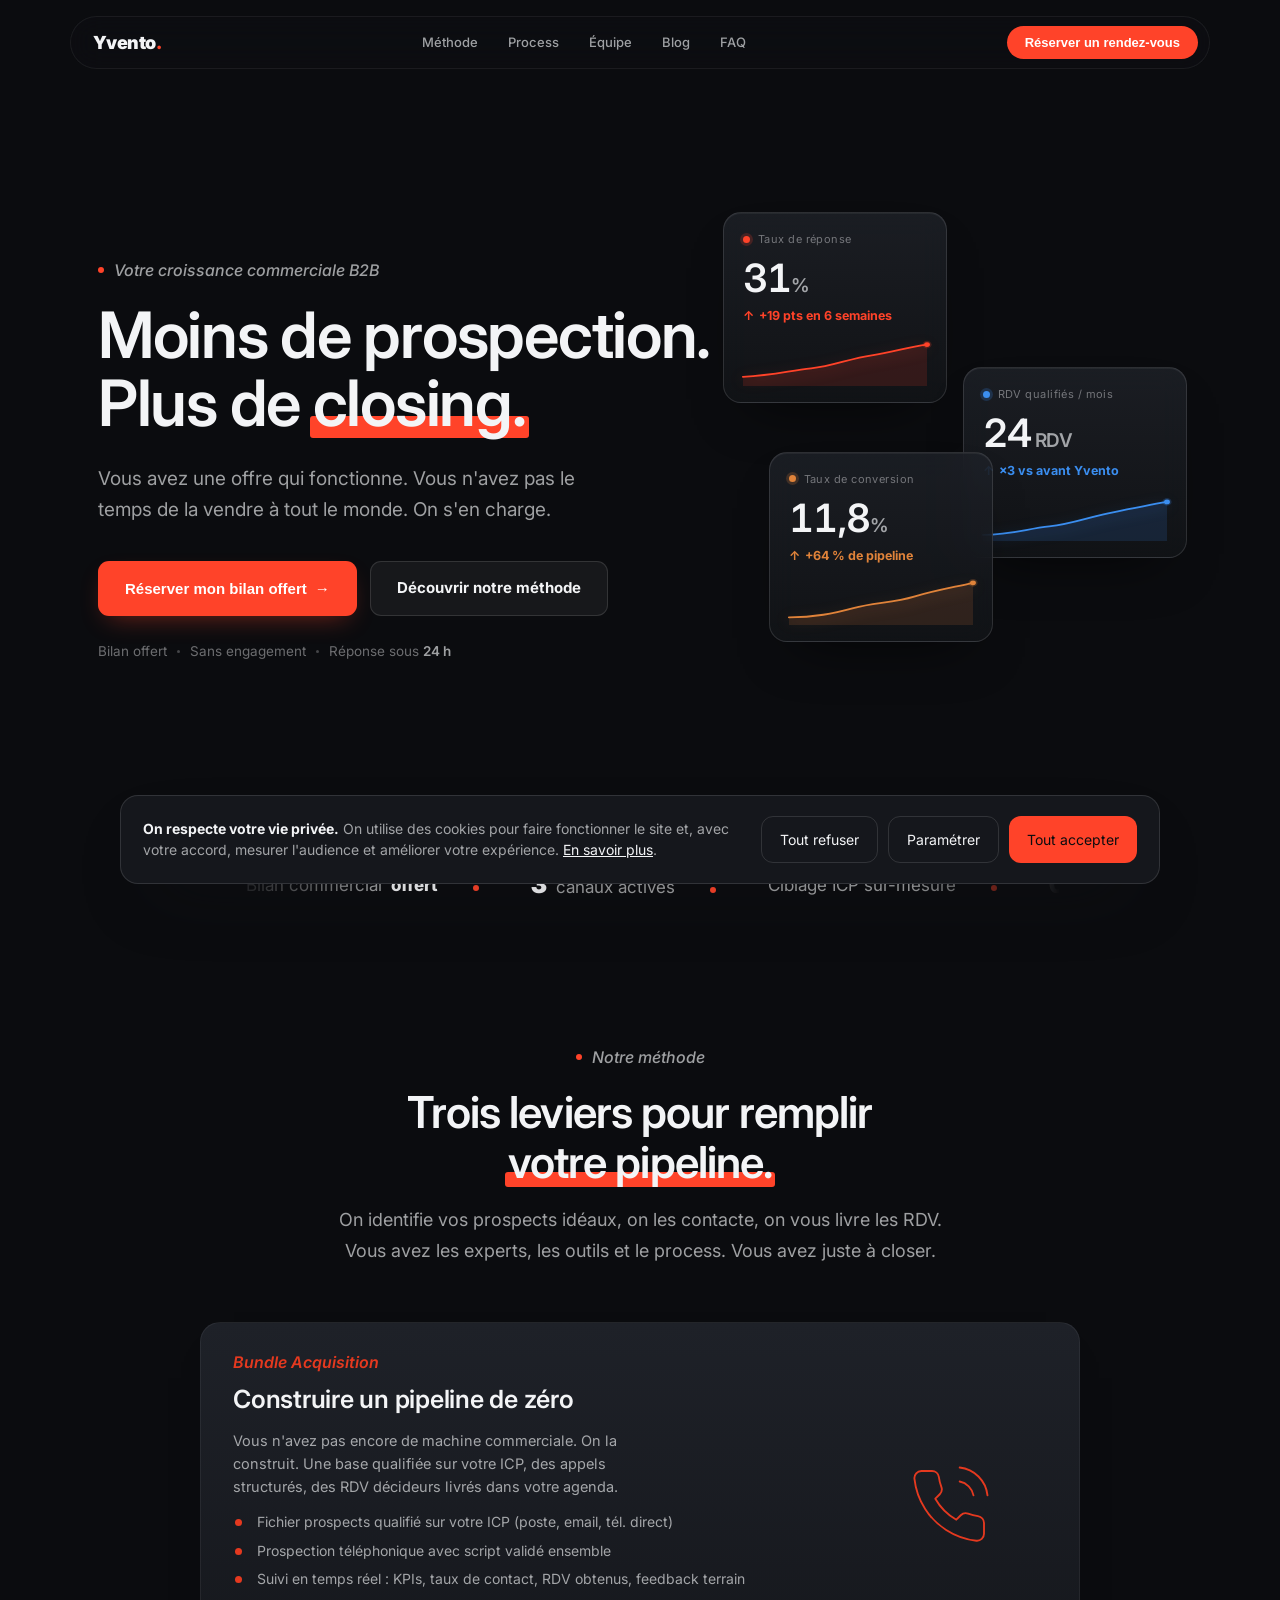
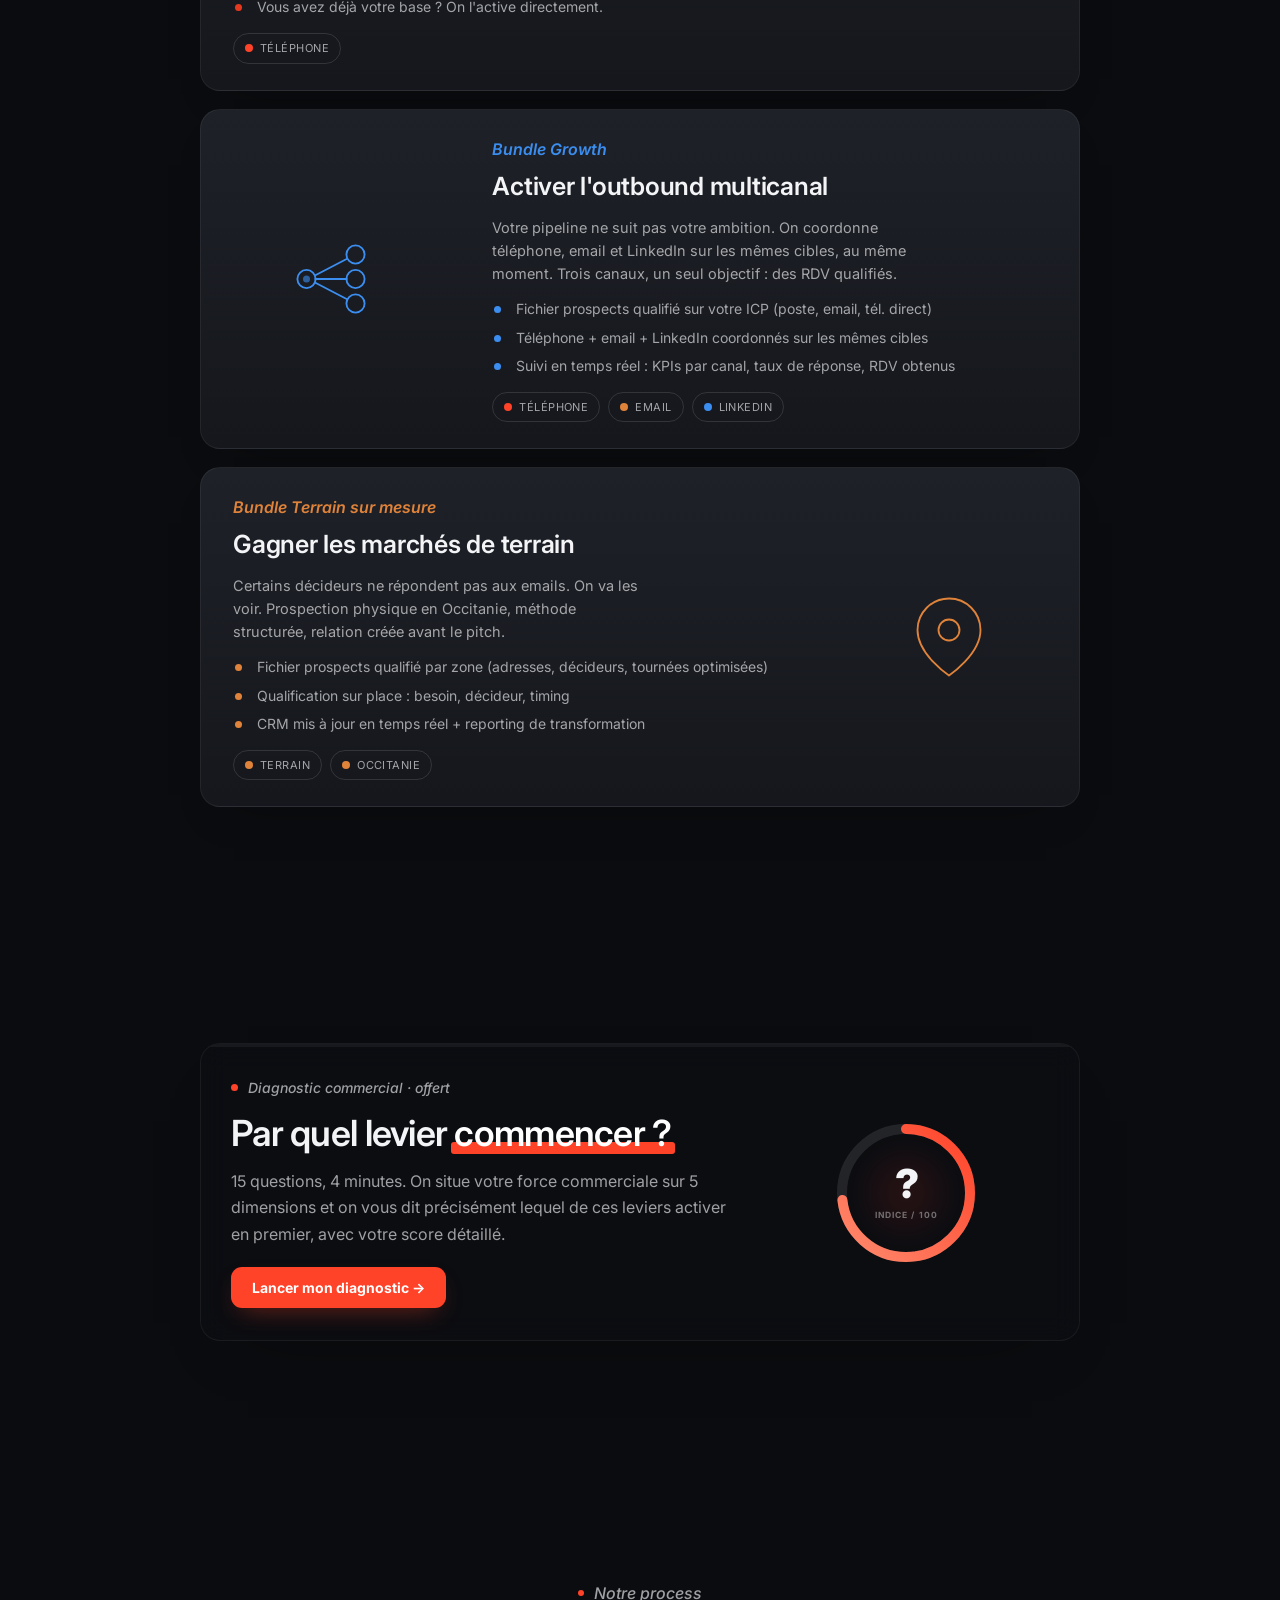
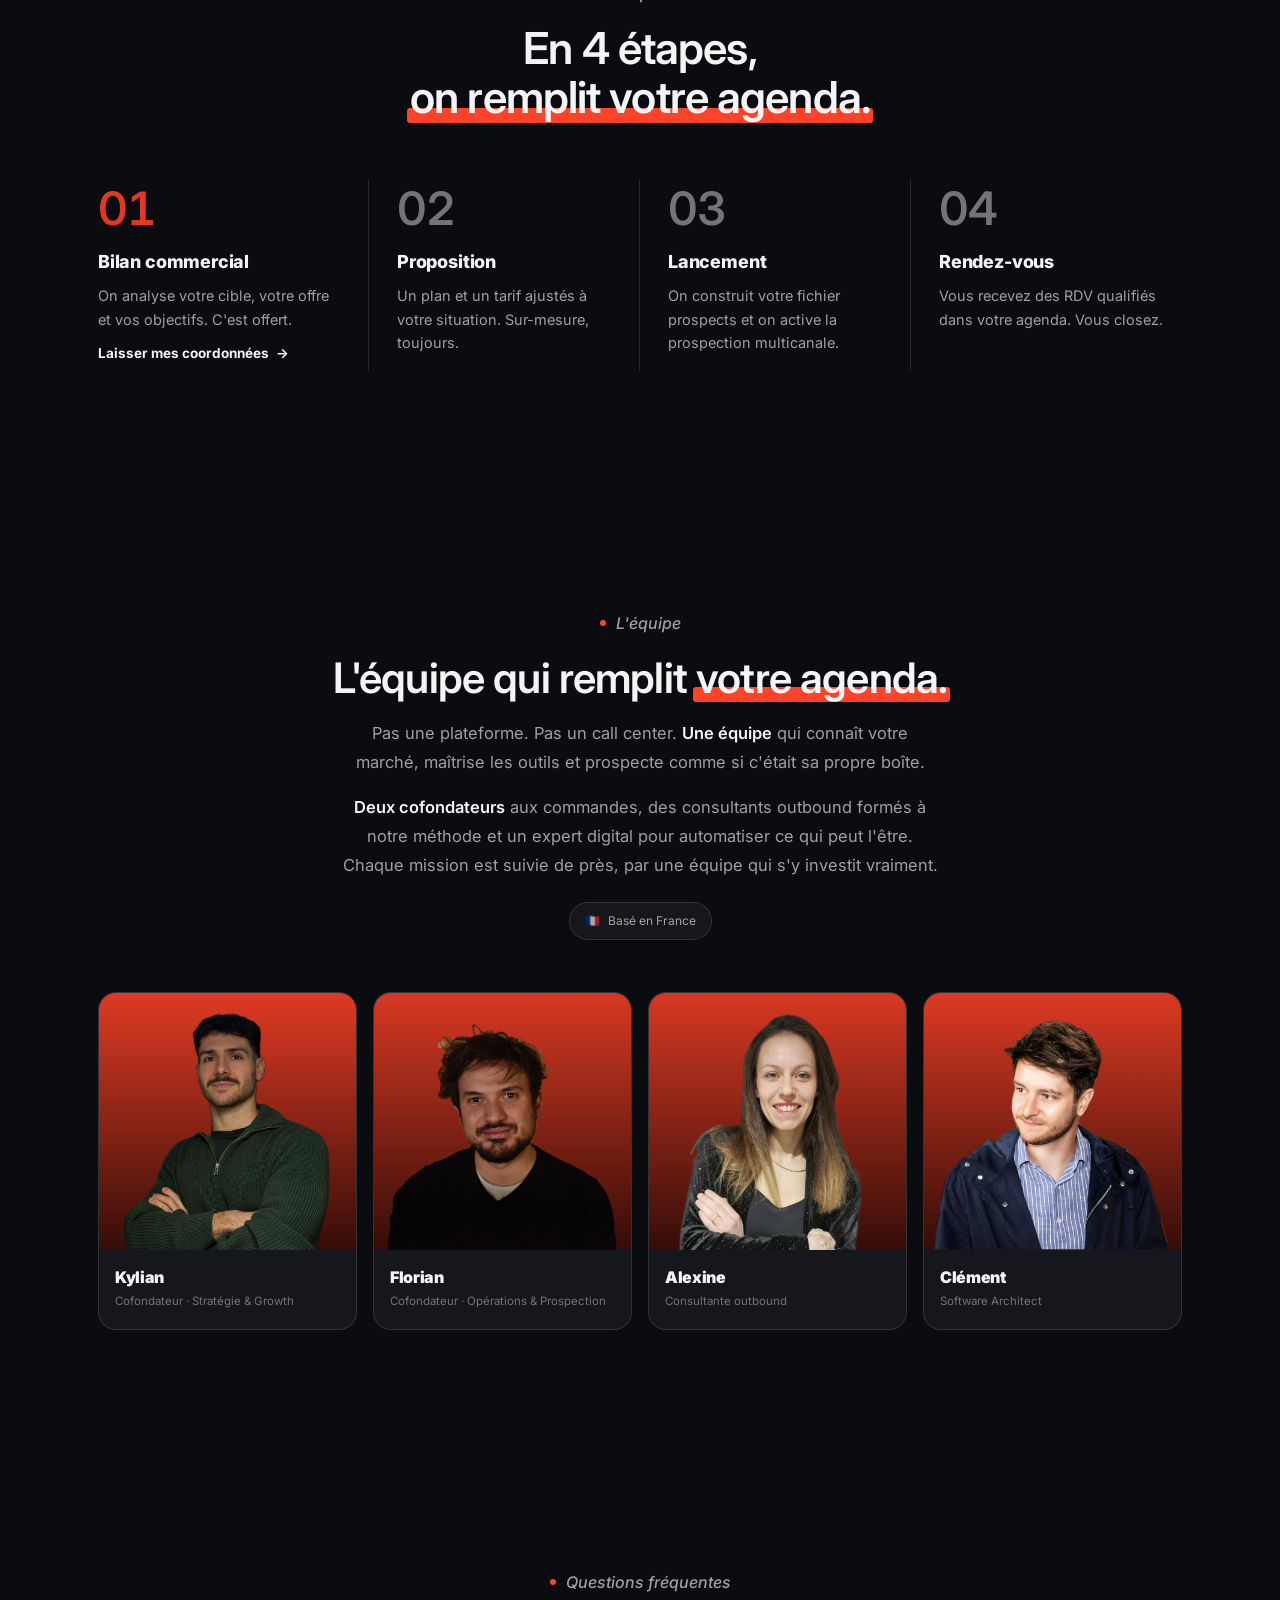
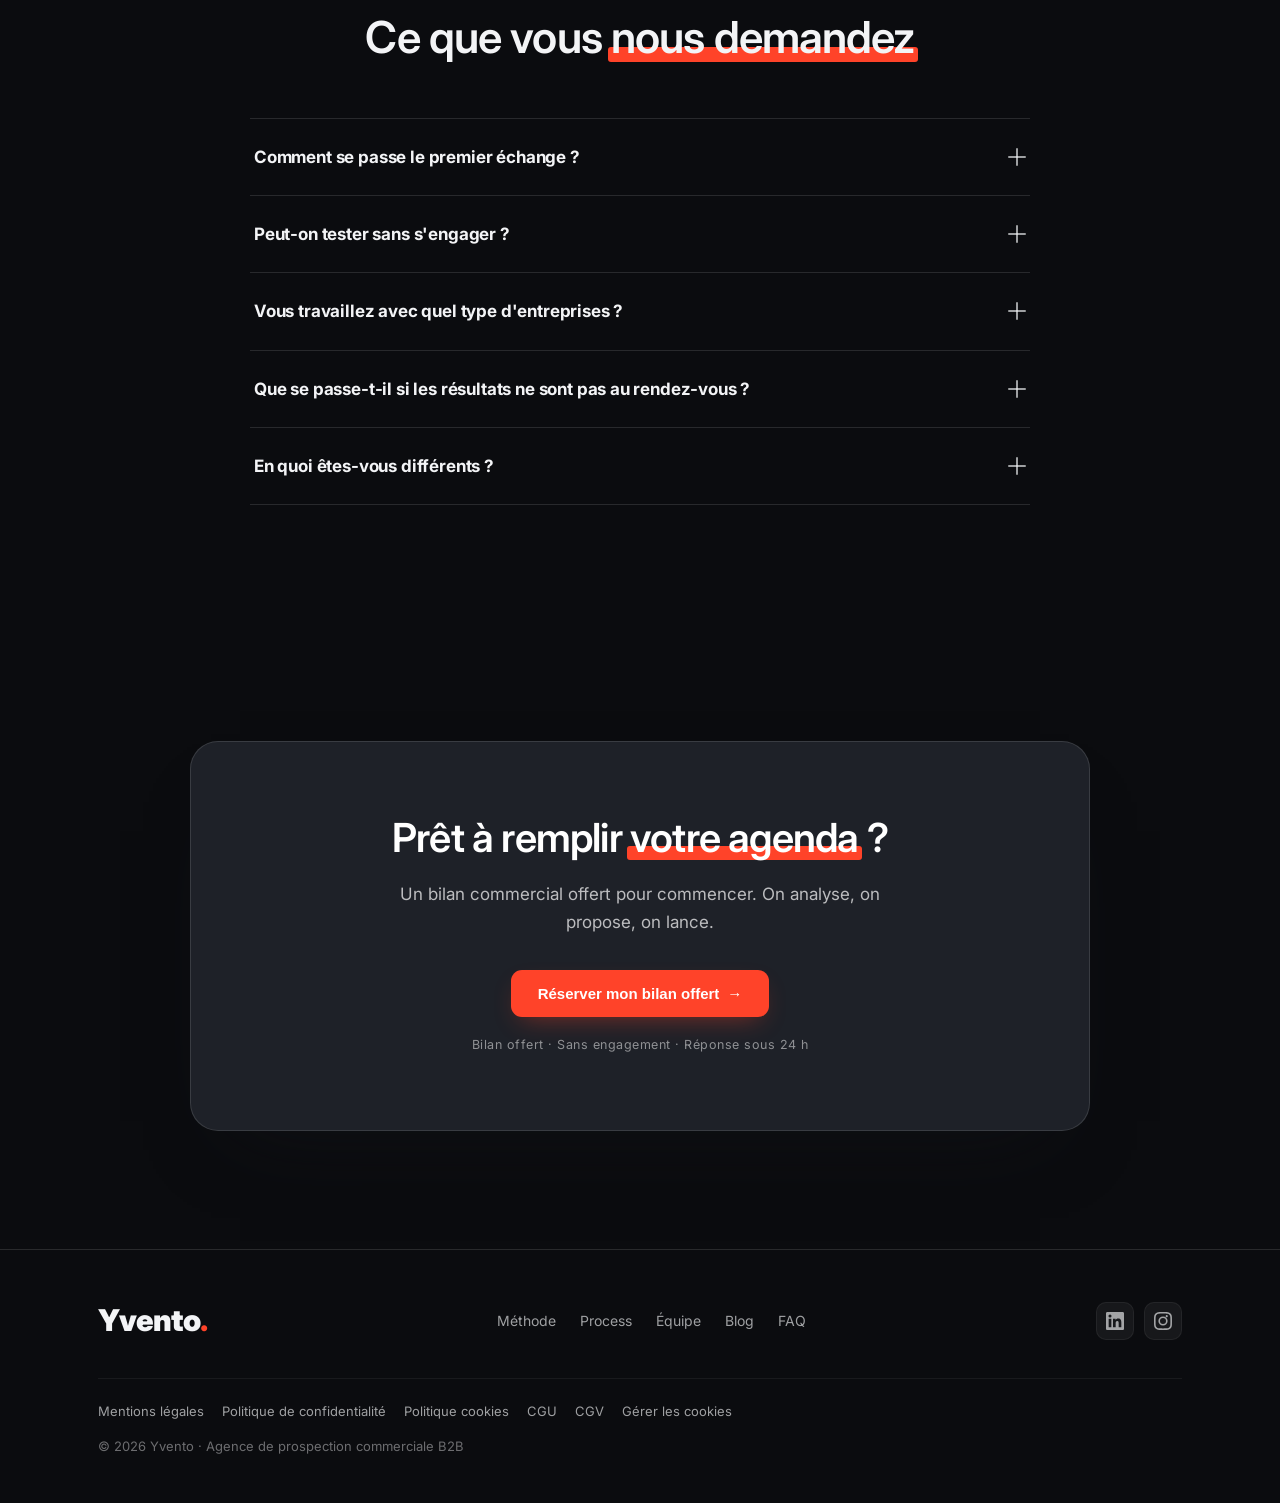
==== commit 0ed70947: "Home : anim icônes/offres, jauge diagnostic, footer ; Blog : photos de couverture - Home : icônes of" ====
--- a/index.html
+++ b/index.html
@@ -6,12 +6,12 @@
 <meta name="viewport" content="width=device-width, initial-scale=1.0">
 <link rel="icon" type="image/png" href="assets/favicon.png">
 
-<title>Prospection B2B externalisée | Yvento – Lyon & Occitanie</title>
+<title>Prospection B2B externalisée | Yvento – Lyon &amp; Occitanie</title>
 <meta name="description" content="Agence de prospection B2B externalisée : téléphone, multicanal et terrain à Lyon et en Occitanie. RDV qualifiés livrés dans votre agenda. Bilan offert.">
 <meta name="robots" content="index, follow, max-image-preview:large">
 <meta name="author" content="Yvento">
 <meta property="og:type" content="website">
-<meta property="og:title" content="Prospection B2B externalisée | Yvento – Lyon & Occitanie">
+<meta property="og:title" content="Prospection B2B externalisée | Yvento – Lyon &amp; Occitanie">
 <meta property="og:description" content="Téléphone, multicanal et terrain à Lyon et en Occitanie. Des RDV qualifiés livrés dans votre agenda, pas du volume. Bilan offert.">
 <meta property="og:image" content="assets/favicon.png">
 <meta property="og:image:width" content="392">
@@ -164,16 +164,23 @@
    couleur = --accent. Statique et lisible au repos ; le tracé se redessine au survol. */
 .fico{width:84px;height:84px;display:block;overflow:visible;transition:transform .5s var(--ease)}
 .feat:hover .fico{transform:scale(1.06)}
-.fico [data-draw]{fill:none;stroke:var(--accent);stroke-width:1.85;stroke-linecap:round;stroke-linejoin:round;vector-effect:non-scaling-stroke;stroke-dasharray:1.6 0.4;animation:fdraw 4s linear infinite}
-.fico [data-draw]:nth-of-type(2){animation-delay:-0.36s}
-.fico [data-draw]:nth-of-type(3){animation-delay:-0.72s}
-.fico [data-draw]:nth-of-type(4){animation-delay:-1.08s}
-.fico [data-draw]:nth-of-type(5){animation-delay:-1.44s}
-.fico [data-draw]:nth-of-type(6){animation-delay:-1.8s}
-.fico [data-draw]:nth-of-type(7){animation-delay:-2.16s}
+/* traits statiques (icônes inchangées), animation ciblée sur quelques éléments par offre */
+.fico [data-draw]{fill:none;stroke:var(--accent);stroke-width:1.85;stroke-linecap:round;stroke-linejoin:round;vector-effect:non-scaling-stroke}
 .fico .dot{fill:var(--accent);stroke:none}
-@keyframes fdraw{0%{stroke-dashoffset:1}50%{stroke-dashoffset:0}100%{stroke-dashoffset:-1}}
-@media (prefers-reduced-motion:reduce){.fico [data-draw]{animation:none;stroke-dasharray:none}}
+/* Carte 1 — Acquisition : les ondes du téléphone pulsent vers l'extérieur */
+.feat--lime .fico path:nth-of-type(2){animation:ficoWave 1.8s ease-in-out infinite}
+.feat--lime .fico path:nth-of-type(3){animation:ficoWave 1.8s ease-in-out infinite .4s}
+@keyframes ficoWave{0%,100%{opacity:.18}50%{opacity:1}}
+/* Carte 2 — Growth : les nœuds du réseau s'activent en séquence */
+.feat--blue .fico circle{transform-box:fill-box;transform-origin:center}
+.feat--blue .fico circle:nth-of-type(2){animation:ficoNode 2.4s ease-in-out infinite}
+.feat--blue .fico circle:nth-of-type(3){animation:ficoNode 2.4s ease-in-out infinite .3s}
+.feat--blue .fico circle:nth-of-type(4){animation:ficoNode 2.4s ease-in-out infinite .6s}
+@keyframes ficoNode{0%,100%{fill:transparent;transform:scale(1)}45%,55%{fill:var(--accent);transform:scale(1.14)}}
+/* Carte 3 — Terrain : le point de localisation « ping » comme un repère actif */
+.feat--terrain .fico circle{transform-box:fill-box;transform-origin:center;animation:ficoPing 2s ease-in-out infinite}
+@keyframes ficoPing{0%,100%{transform:scale(.82);opacity:.6}50%{transform:scale(1.12);opacity:1}}
+@media (prefers-reduced-motion:reduce){.feat--lime .fico path,.feat--blue .fico circle,.feat--terrain .fico circle{animation:none}}
 /* puces + chips de canaux des offres */
 .feat__pts{list-style:none;margin:14px 0 0;padding:0;display:grid;gap:8px}
 .feat__pts li{position:relative;padding-left:24px;font-size:14px;color:var(--tx-2);line-height:1.45}
@@ -232,8 +239,9 @@
 
 /* CTA */
 .cta__box{position:relative;overflow:hidden;background:var(--surface-2);border:1px solid var(--line);color:#fff;border-radius:28px;padding:74px 40px;text-align:center;max-width:900px;margin:0 auto;box-shadow:0 40px 80px -50px rgba(20,22,26,0.6)}
-.cta__inner{position:relative;z-index:2;max-width:620px;margin:0 auto}
-.cta h2{font-size:clamp(31px,4.3vw,50px);font-weight:600;letter-spacing:-0.02em;color:#fff}
+.cta__inner{position:relative;z-index:2;max-width:760px;margin:0 auto}
+.cta h2{font-size:clamp(26px,4.4vw,40px);font-weight:600;letter-spacing:-0.02em;color:#fff}
+@media (min-width:480px){.cta h2{white-space:nowrap}}
 .cta h2 .hl{color:#fff}
 .cta h2 .hl::after{background:var(--lime)}
 .cta p{color:rgba(255,255,255,0.7);margin:20px auto 34px;max-width:46ch;font-size:17px}
@@ -242,7 +250,7 @@
 /* FOOTER */
 .foot{border-top:1px solid var(--line);padding:46px 0}
 .foot__in{display:flex;align-items:center;justify-content:space-between;gap:24px;flex-wrap:wrap}
-.foot .brand{font-weight:900;font-size:18px;letter-spacing:-0.03em}
+.foot .brand{font-weight:900;font-size:30px;letter-spacing:-0.03em}
 .foot .brand .pt{color:var(--lime)}
 .foot__links{display:flex;gap:24px;flex-wrap:wrap}
 .foot__links a{font-size:14px;color:var(--tx-2);transition:color .2s}
--- a/assets/diagnostic.css
+++ b/assets/diagnostic.css
@@ -24,6 +24,8 @@
 }
 /* écran de lancement : carte élargie type « Méthode » */
 .yv-diag.yv-diag--wide{max-width:880px;}
+/* fond plus sobre + translucide pour dissocier la carte de lancement des offres au-dessus */
+.yv-diag--wide .yv-card{background:rgba(14,16,20,.4);border-color:rgba(255,255,255,.06);box-shadow:0 30px 64px -48px rgba(0,0,0,.55);}
 /* reset défensif : neutralise les styles globaux de la landing */
 .yv-diag *{box-sizing:border-box;}
 .yv-diag h1,.yv-diag h2,.yv-diag h3,.yv-diag p,.yv-diag ul,.yv-diag li{margin:0;padding:0;}
@@ -63,6 +65,12 @@
 .yv-mg-ctr{position:absolute;inset:0;display:flex;flex-direction:column;align-items:center;justify-content:center;}
 .yv-mg-n{font-family:var(--yv-font-disp);font-weight:900;font-size:40px;line-height:1;letter-spacing:-.03em;color:var(--yv-text);}
 .yv-mg-l{font-size:8.5px;font-weight:700;letter-spacing:.12em;text-transform:uppercase;color:var(--yv-faint);margin-top:5px;}
+/* la jauge « se mesure » en boucle (le score reste inconnu : « ? » au centre) */
+.yv-mg-arc{animation:yvMgSweep 2.8s cubic-bezier(.22,1,.36,1) infinite alternate;}
+@keyframes yvMgSweep{0%{stroke-dashoffset:402;}100%{stroke-dashoffset:64;}}
+.yv-mg-n{animation:yvMgPulse 2.8s ease-in-out infinite;}
+@keyframes yvMgPulse{0%,100%{opacity:.55;}50%{opacity:1;}}
+@media(prefers-reduced-motion:reduce){.yv-mg-arc{animation:none;stroke-dashoffset:108;}.yv-mg-n{animation:none;opacity:1;}}
 @media(max-width:640px){
   .yv-intro--feature{grid-template-columns:1fr;gap:14px;}
   .yv-intro-art{order:-1;justify-content:flex-start;}
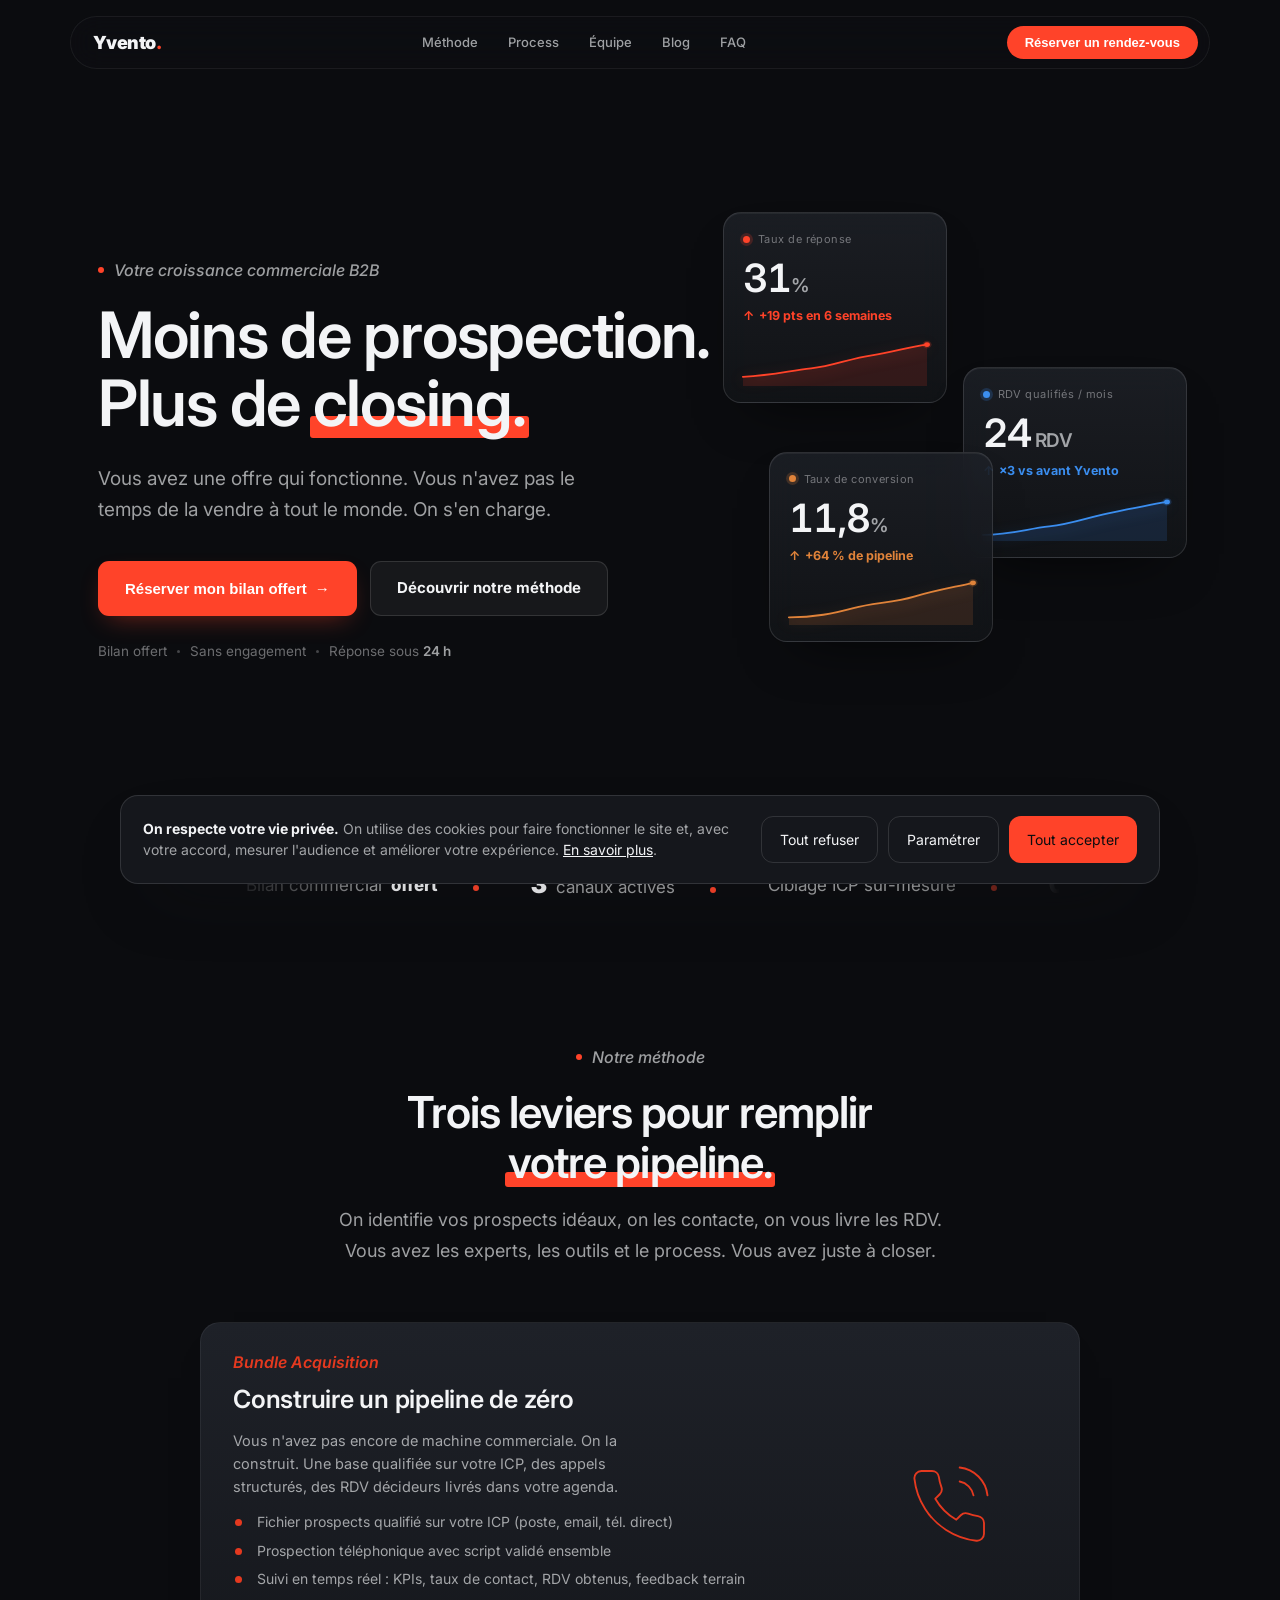
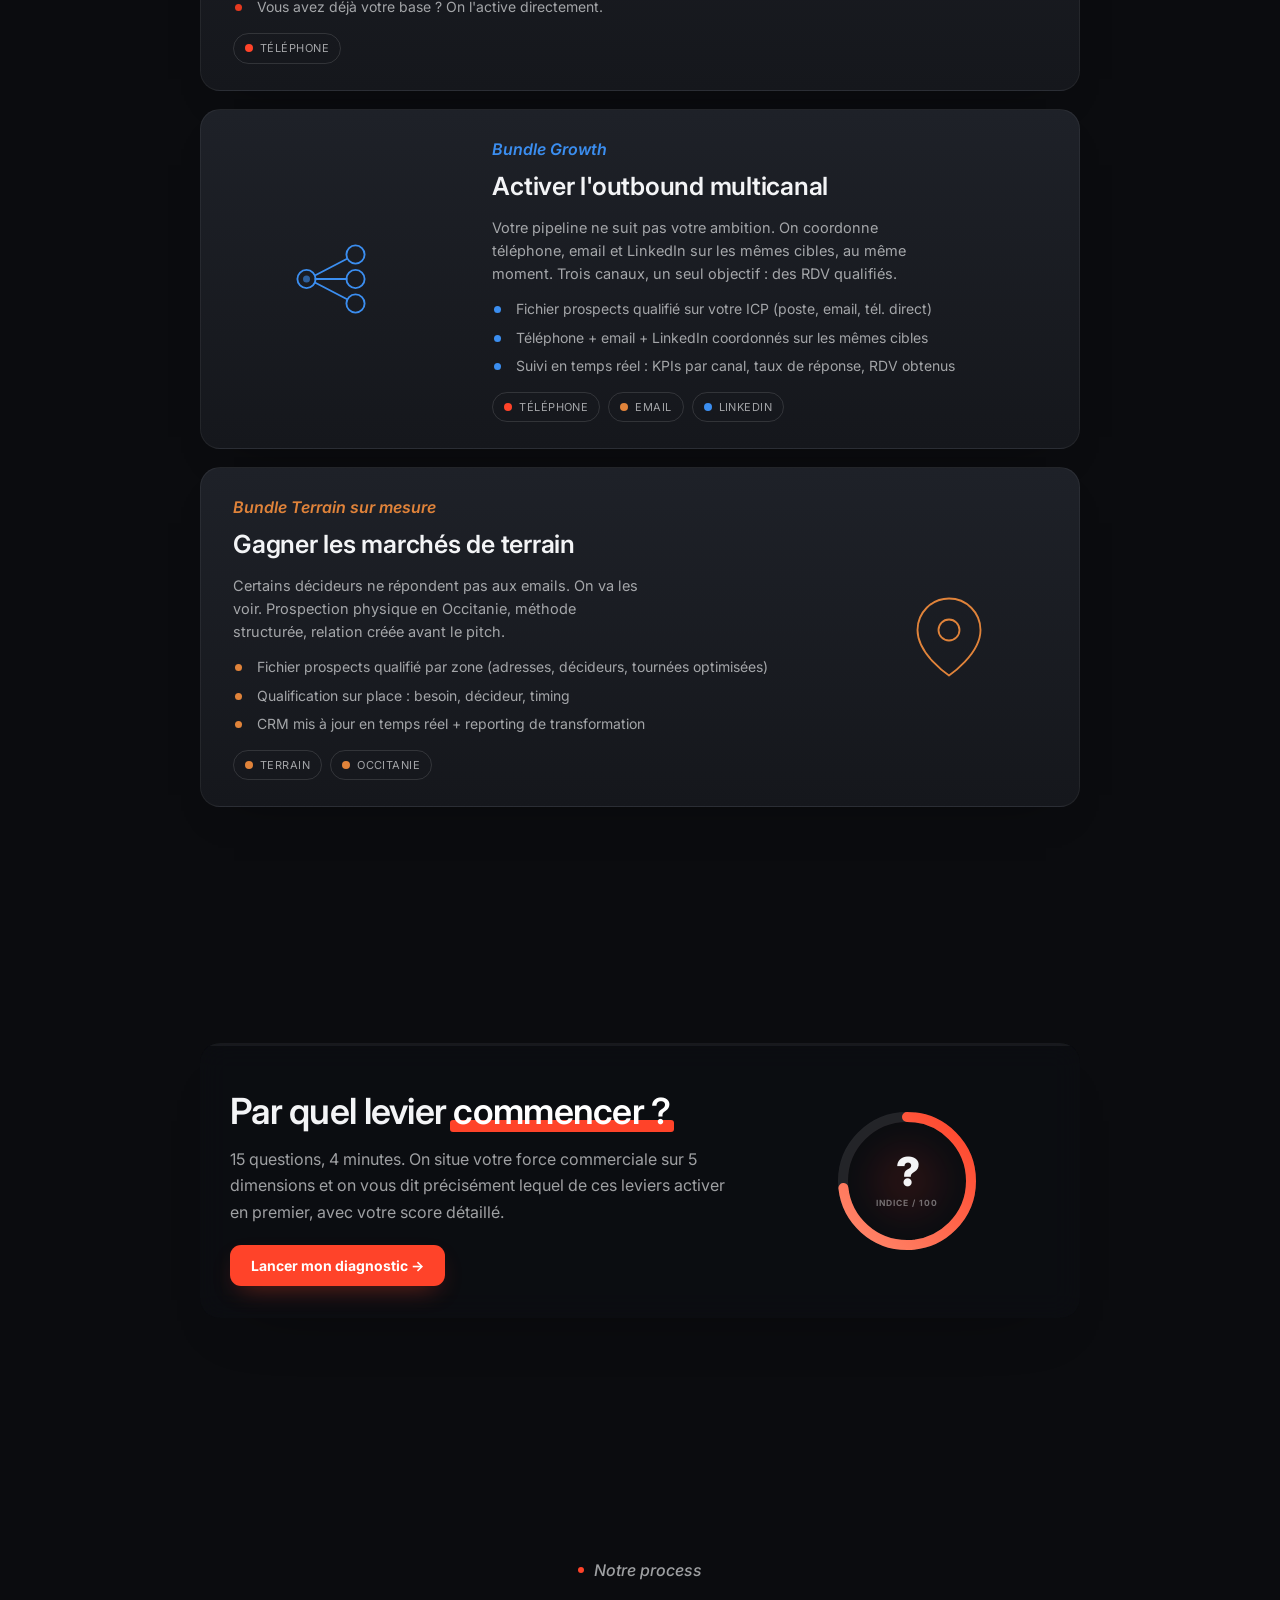
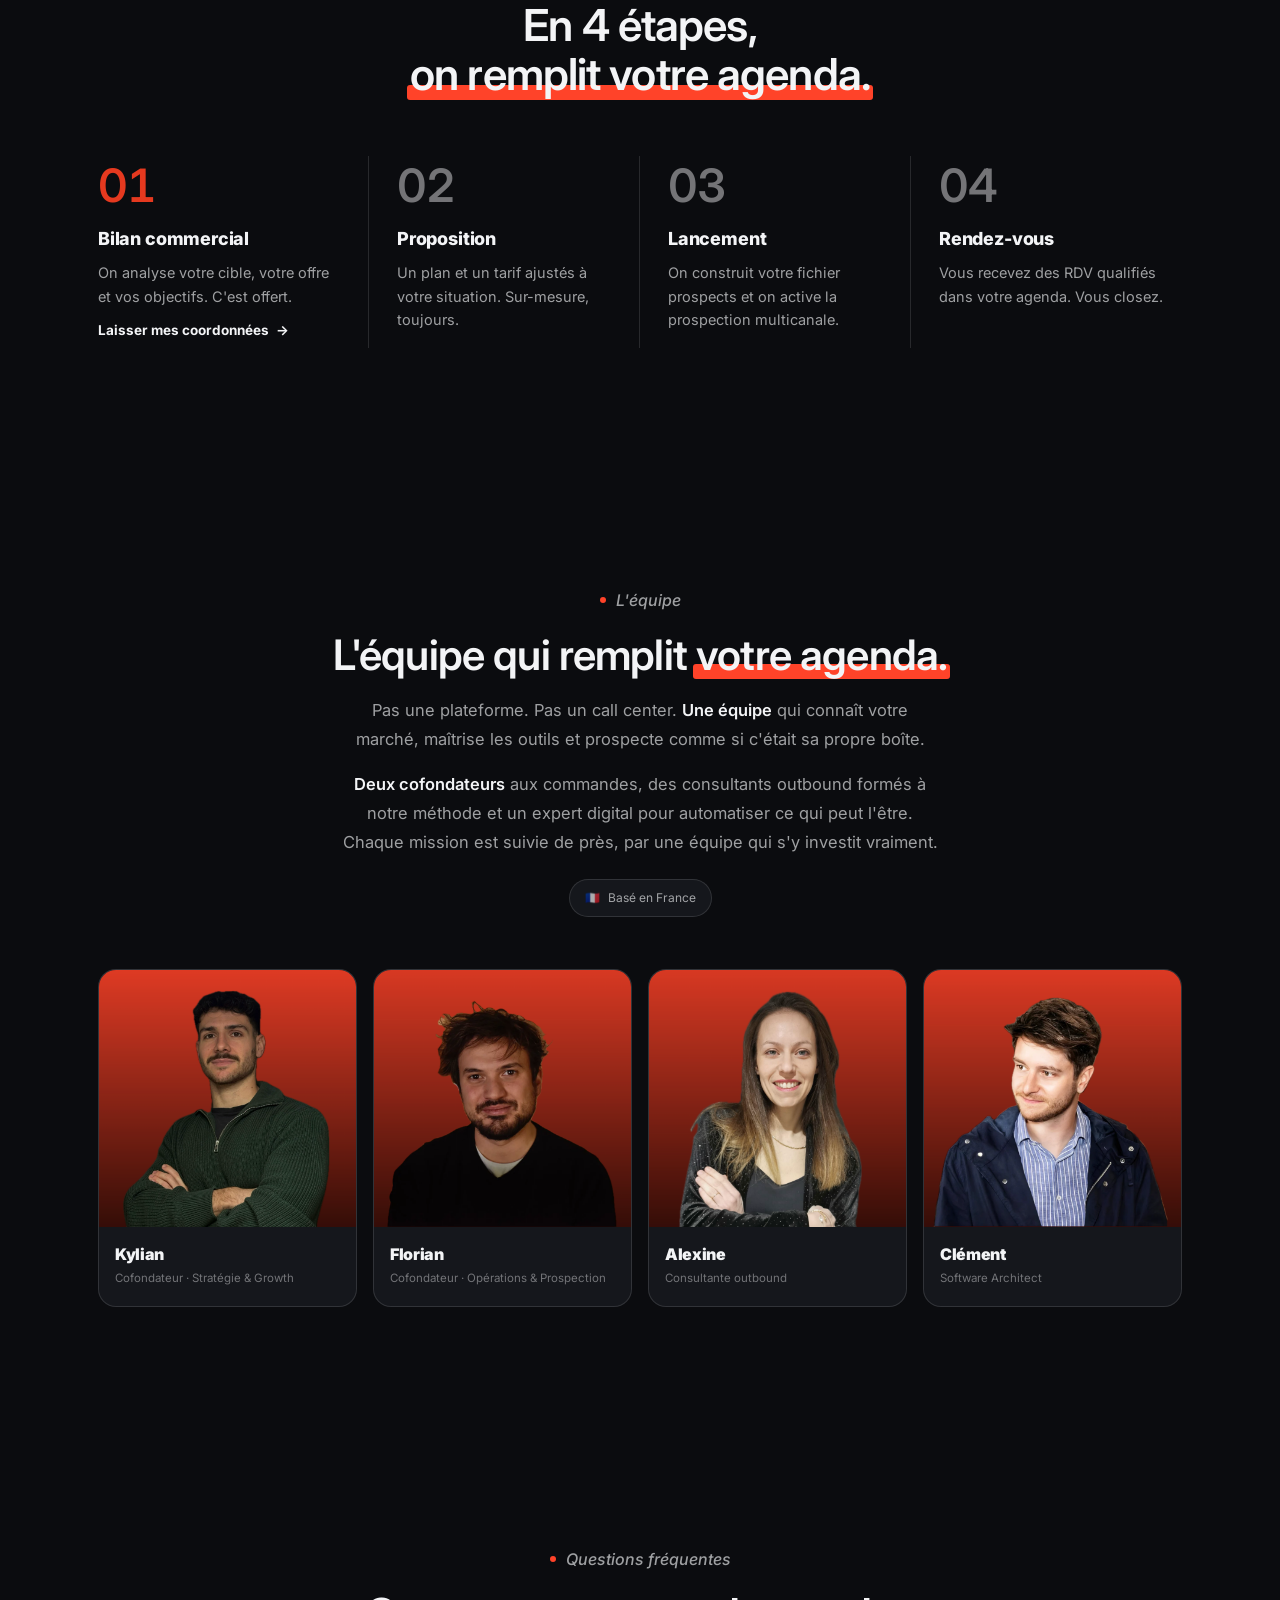
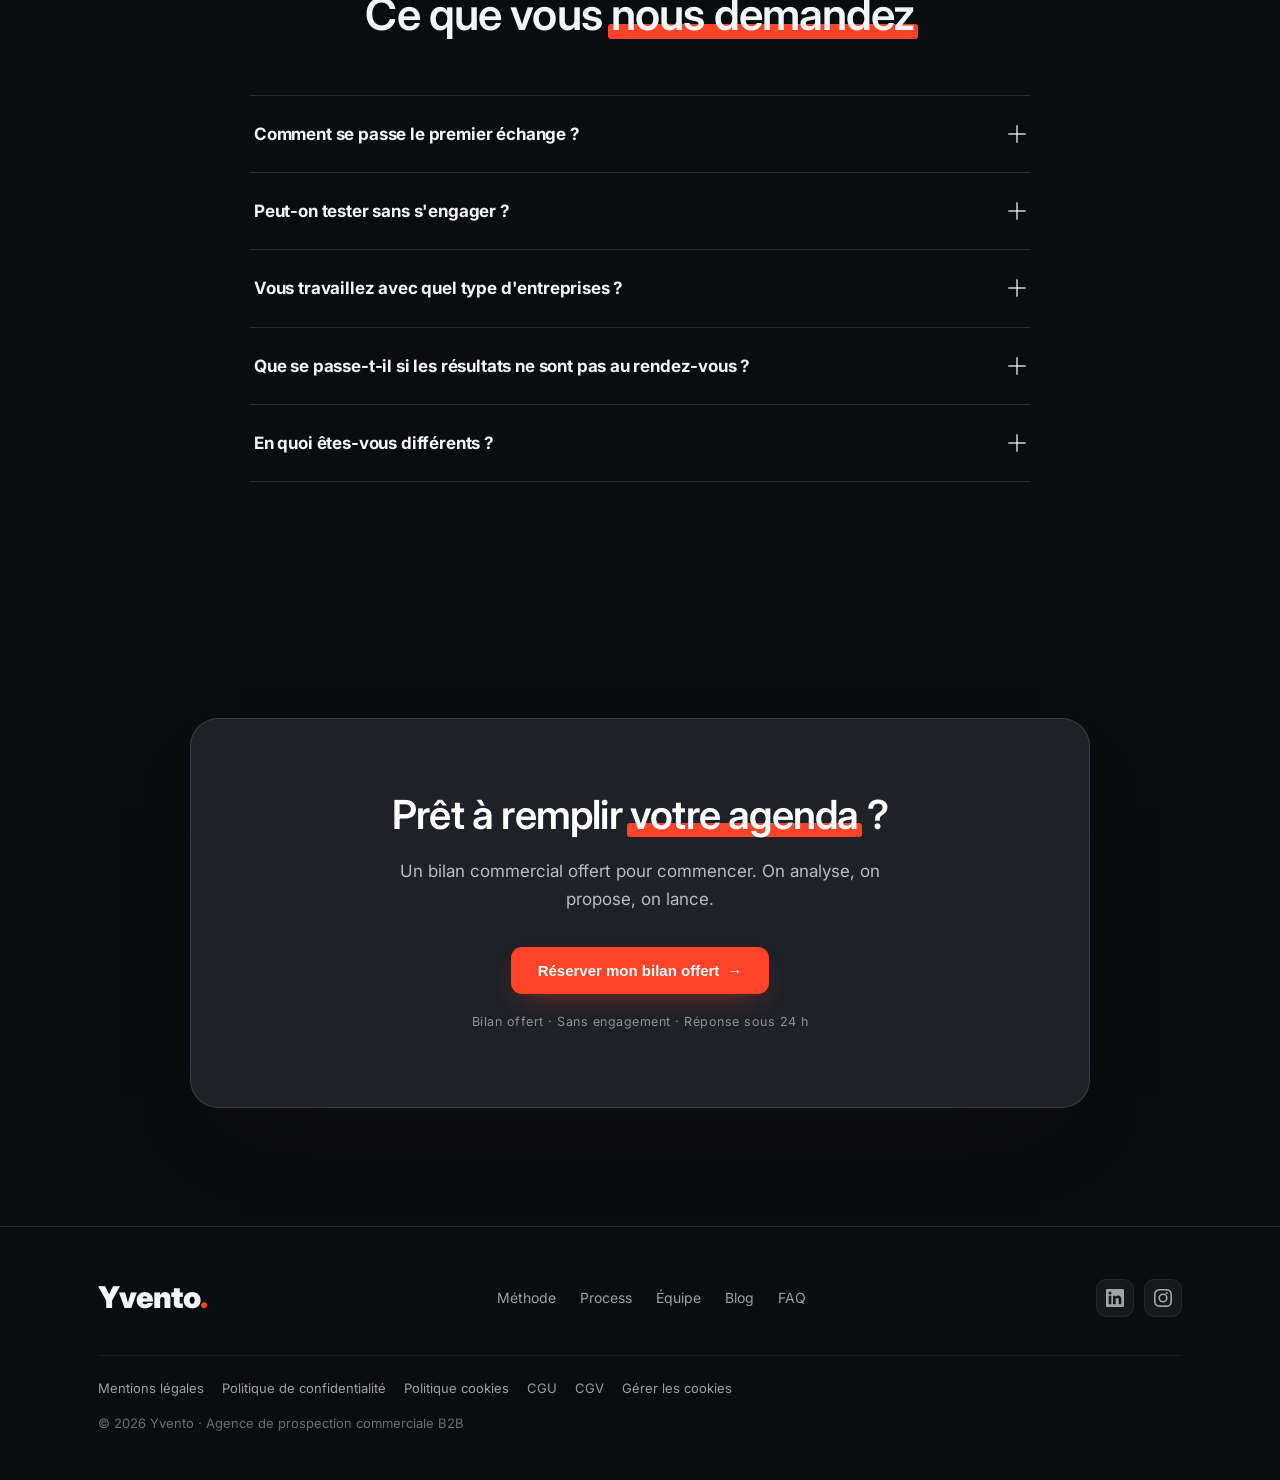
==== commit 38a88f49: "CTA : nav → redirection Calendly directe, « bilan offert » → formulaire simple ; carte diagnostic ép" ====
--- a/index.html
+++ b/index.html
@@ -790,14 +790,13 @@
 }
 modal.querySelectorAll('[data-close]').forEach(el=>el.onclick=closeContact);
 addEventListener('keydown',e=>{if(e.key==='Escape'&&modal.classList.contains('open'))closeContact();});
-/* Les CTA « bilan offert » mènent au prédiagnostic interactif (section #diagnostic) */
-function gotoDiagnostic(){
-  const sec=document.getElementById('diagnostic');
-  if(!sec){openContactModal();return;}
-  sec.scrollIntoView({behavior:'smooth',block:'start'});
-}
-document.querySelectorAll('.js-audit').forEach(b=>b.addEventListener('click',gotoDiagnostic));
-document.querySelectorAll('.js-book').forEach(b=>b.addEventListener('click',()=>bookCalendly()));
+/* Les CTA « bilan offert » / « laisser mes coordonnées » ouvrent le formulaire de contact simple */
+document.querySelectorAll('.js-audit').forEach(b=>b.addEventListener('click',openContactModal));
+/* Le CTA de la nav redirige directement vers Calendly (nouvel onglet) */
+document.querySelectorAll('.js-book').forEach(b=>b.addEventListener('click',()=>{
+  if(CALENDLY_URL.includes('[À REMPLIR]')){alert("Réservation bientôt disponible.");return;}
+  window.open(CALENDLY_URL,'_blank','noopener');
+}));
 
 /* ════════════ COOKIES (RGPD / ePrivacy) ════════════ */
 (function(){
--- a/assets/diagnostic.css
+++ b/assets/diagnostic.css
@@ -24,8 +24,8 @@
 }
 /* écran de lancement : carte élargie type « Méthode » */
 .yv-diag.yv-diag--wide{max-width:880px;}
-/* fond plus sobre + translucide pour dissocier la carte de lancement des offres au-dessus */
-.yv-diag--wide .yv-card{background:rgba(14,16,20,.4);border-color:rgba(255,255,255,.06);box-shadow:0 30px 64px -48px rgba(0,0,0,.55);}
+/* carte de lancement : fond sobre translucide, sans bordure */
+.yv-diag--wide .yv-card{background:rgba(14,16,20,.4);border:none;box-shadow:0 30px 64px -48px rgba(0,0,0,.55);}
 /* reset défensif : neutralise les styles globaux de la landing */
 .yv-diag *{box-sizing:border-box;}
 .yv-diag h1,.yv-diag h2,.yv-diag h3,.yv-diag p,.yv-diag ul,.yv-diag li{margin:0;padding:0;}
@@ -65,12 +65,12 @@
 .yv-mg-ctr{position:absolute;inset:0;display:flex;flex-direction:column;align-items:center;justify-content:center;}
 .yv-mg-n{font-family:var(--yv-font-disp);font-weight:900;font-size:40px;line-height:1;letter-spacing:-.03em;color:var(--yv-text);}
 .yv-mg-l{font-size:8.5px;font-weight:700;letter-spacing:.12em;text-transform:uppercase;color:var(--yv-faint);margin-top:5px;}
-/* la jauge « se mesure » en boucle (le score reste inconnu : « ? » au centre) */
-.yv-mg-arc{animation:yvMgSweep 2.8s cubic-bezier(.22,1,.36,1) infinite alternate;}
-@keyframes yvMgSweep{0%{stroke-dashoffset:402;}100%{stroke-dashoffset:64;}}
-.yv-mg-n{animation:yvMgPulse 2.8s ease-in-out infinite;}
-@keyframes yvMgPulse{0%,100%{opacity:.55;}50%{opacity:1;}}
-@media(prefers-reduced-motion:reduce){.yv-mg-arc{animation:none;stroke-dashoffset:108;}.yv-mg-n{animation:none;opacity:1;}}
+/* la jauge se remplit une fois quand elle entre à l'écran (déclenché au scroll via .yv-anim),
+   puis reste statique ; rejouée à chaque réapparition (cf. IntersectionObserver dans diagnostic.js) */
+.yv-mg-arc{stroke-dashoffset:108;}
+.yv-mg-arc.yv-anim{animation:yvMgSweep 1.6s cubic-bezier(.22,1,.36,1) both;}
+@keyframes yvMgSweep{from{stroke-dashoffset:402;}to{stroke-dashoffset:108;}}
+@media(prefers-reduced-motion:reduce){.yv-mg-arc{animation:none;stroke-dashoffset:108;}}
 @media(max-width:640px){
   .yv-intro--feature{grid-template-columns:1fr;gap:14px;}
   .yv-intro-art{order:-1;justify-content:flex-start;}
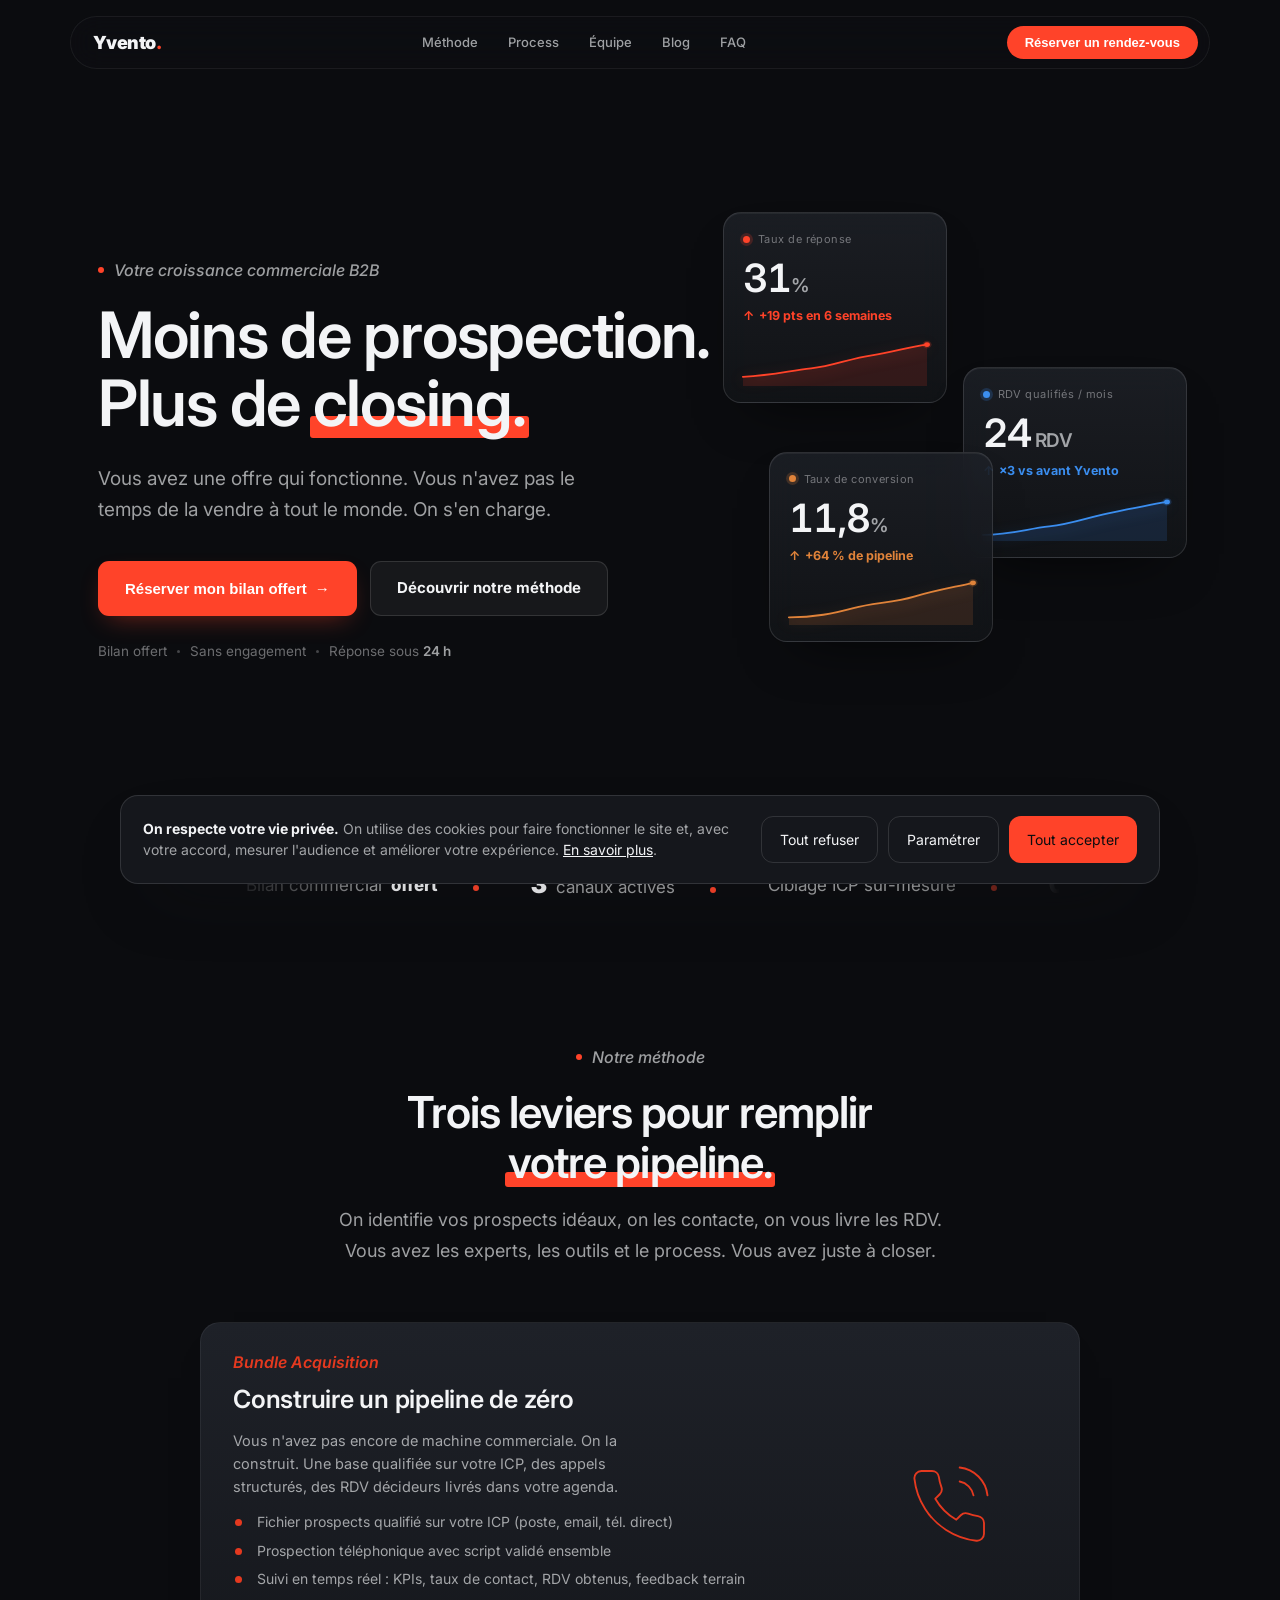
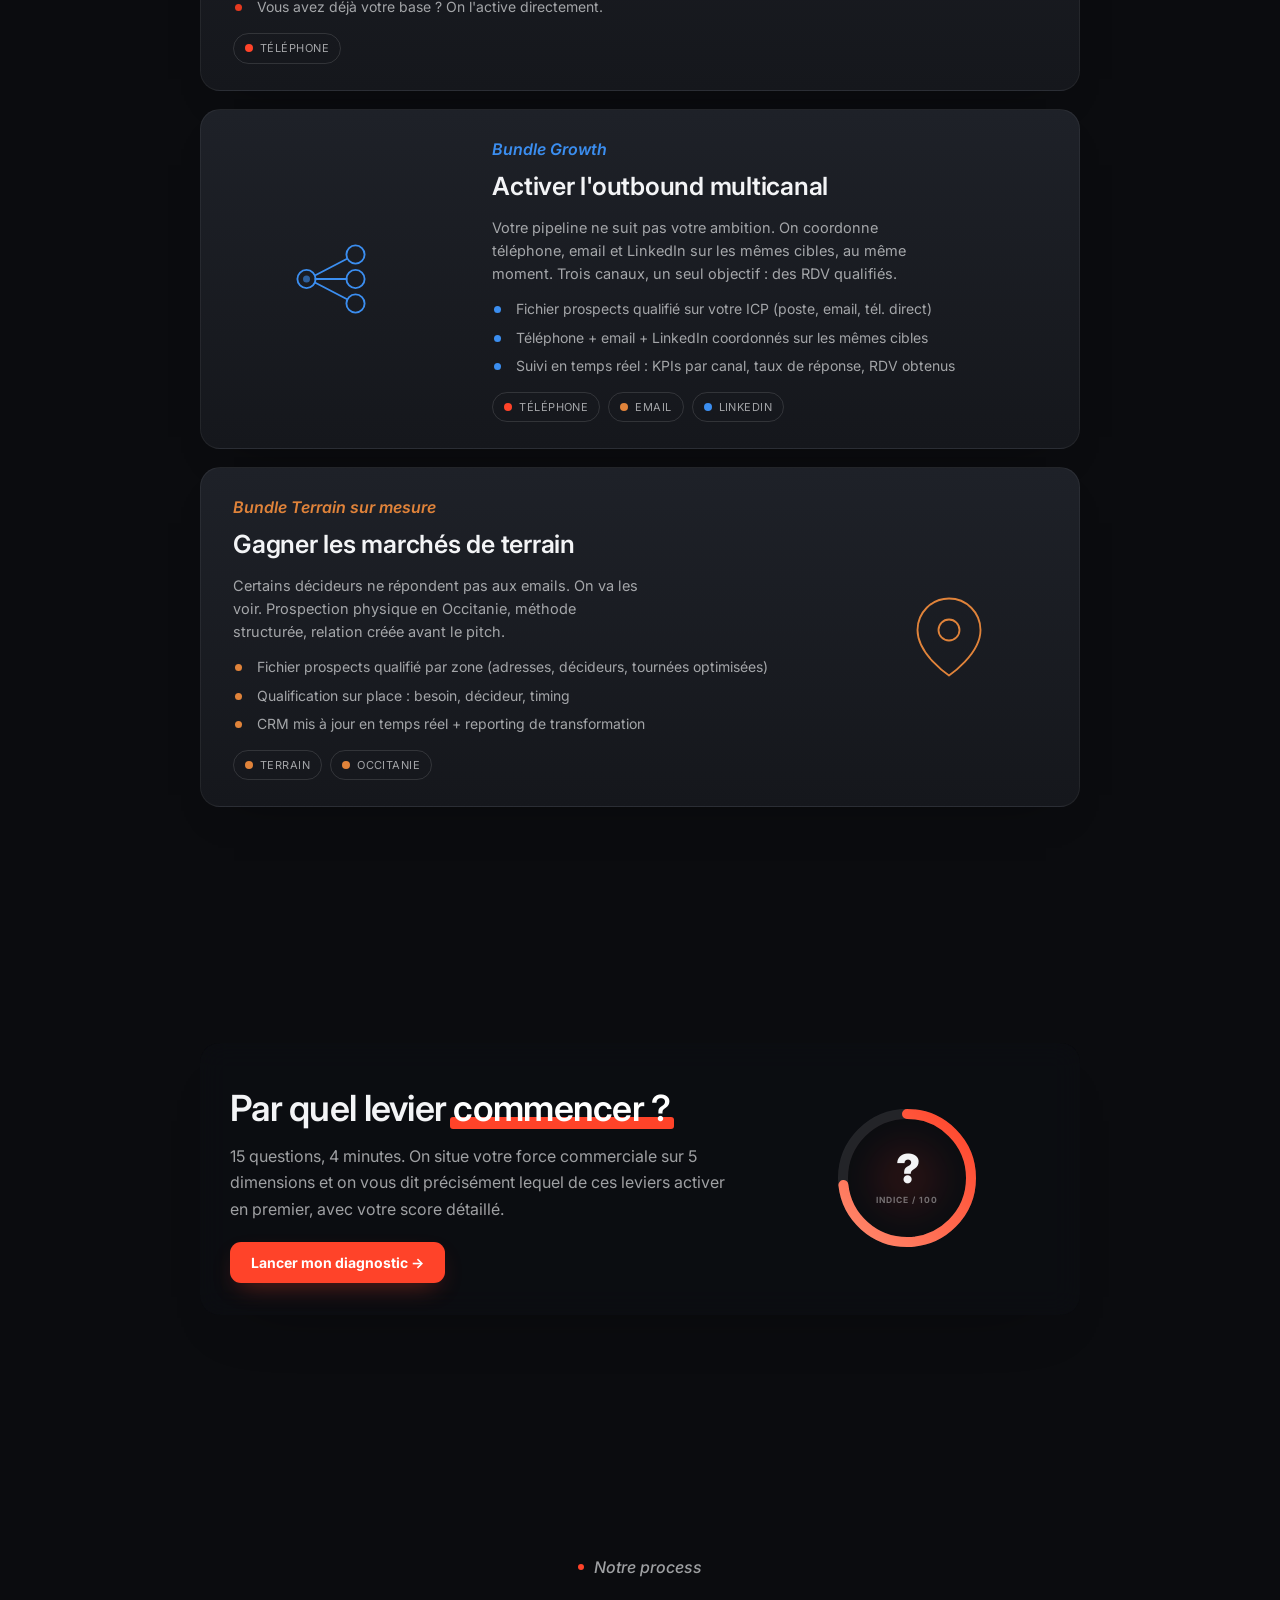
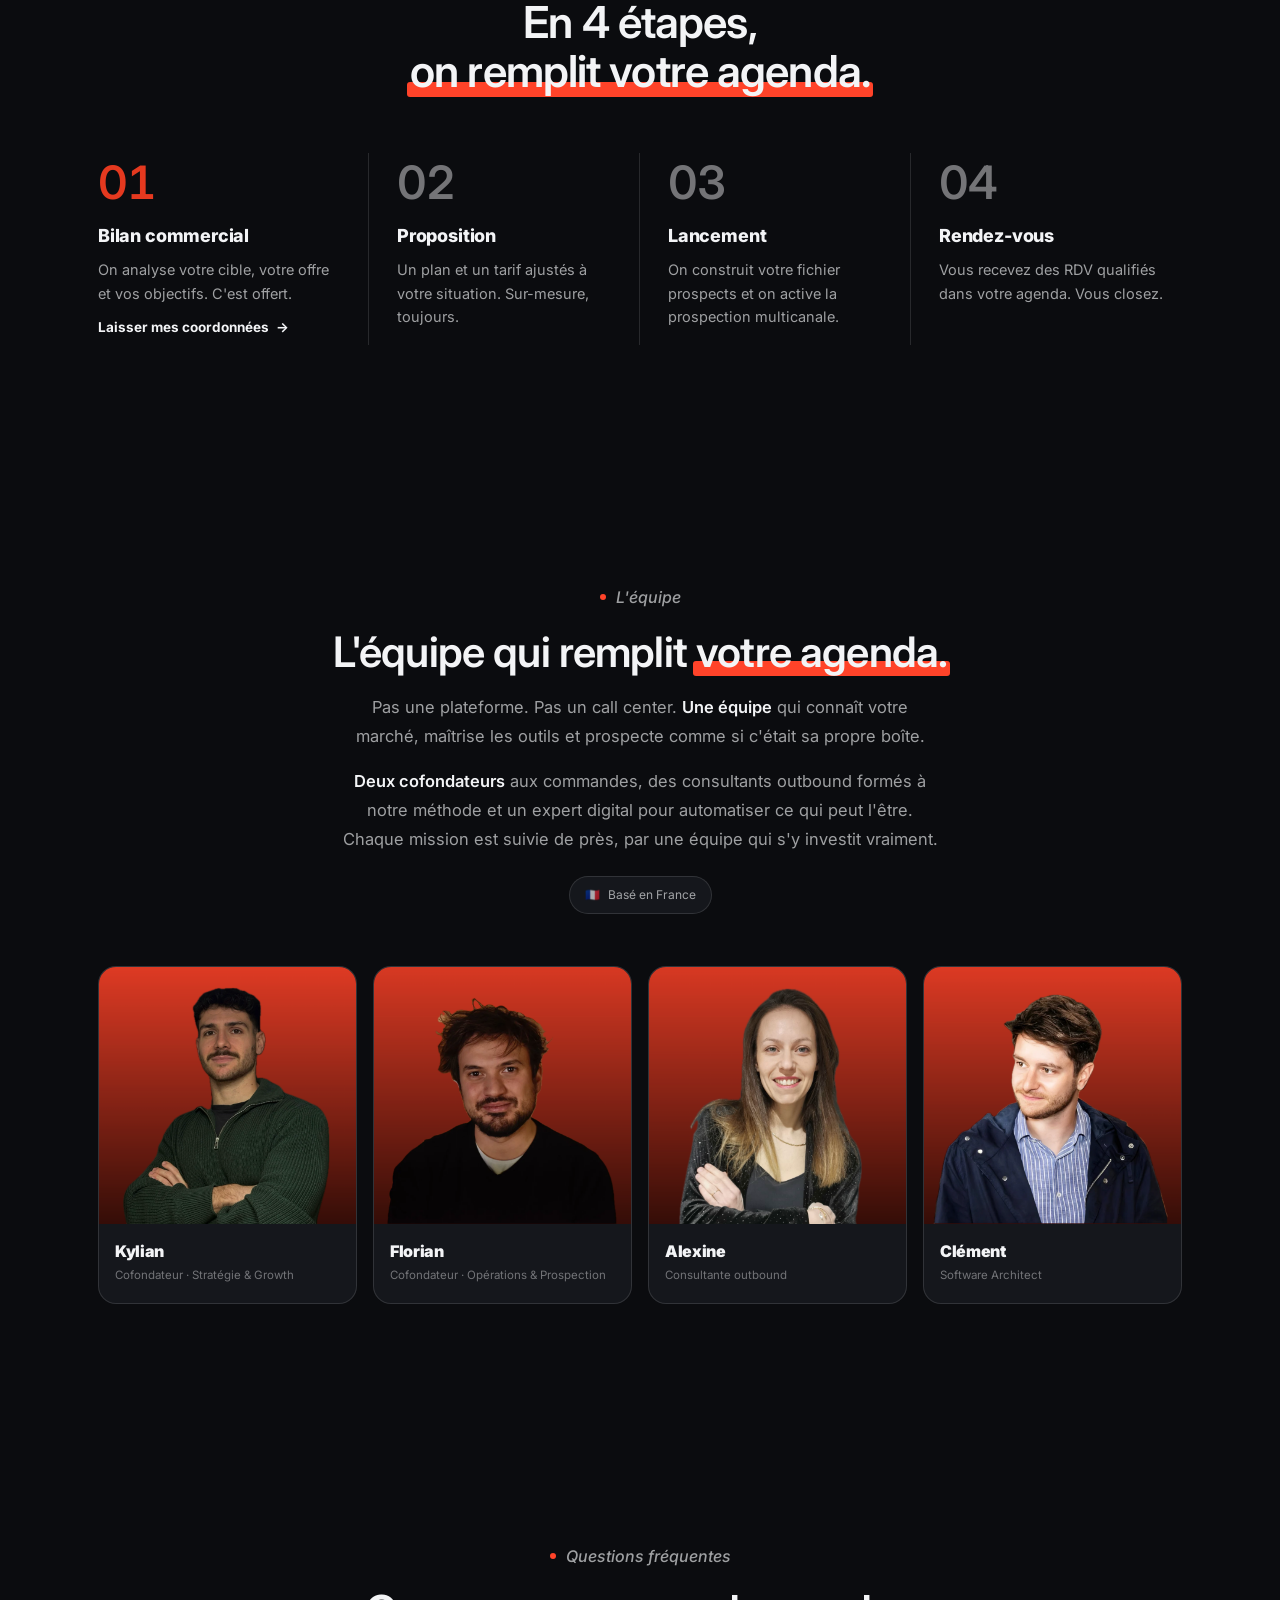
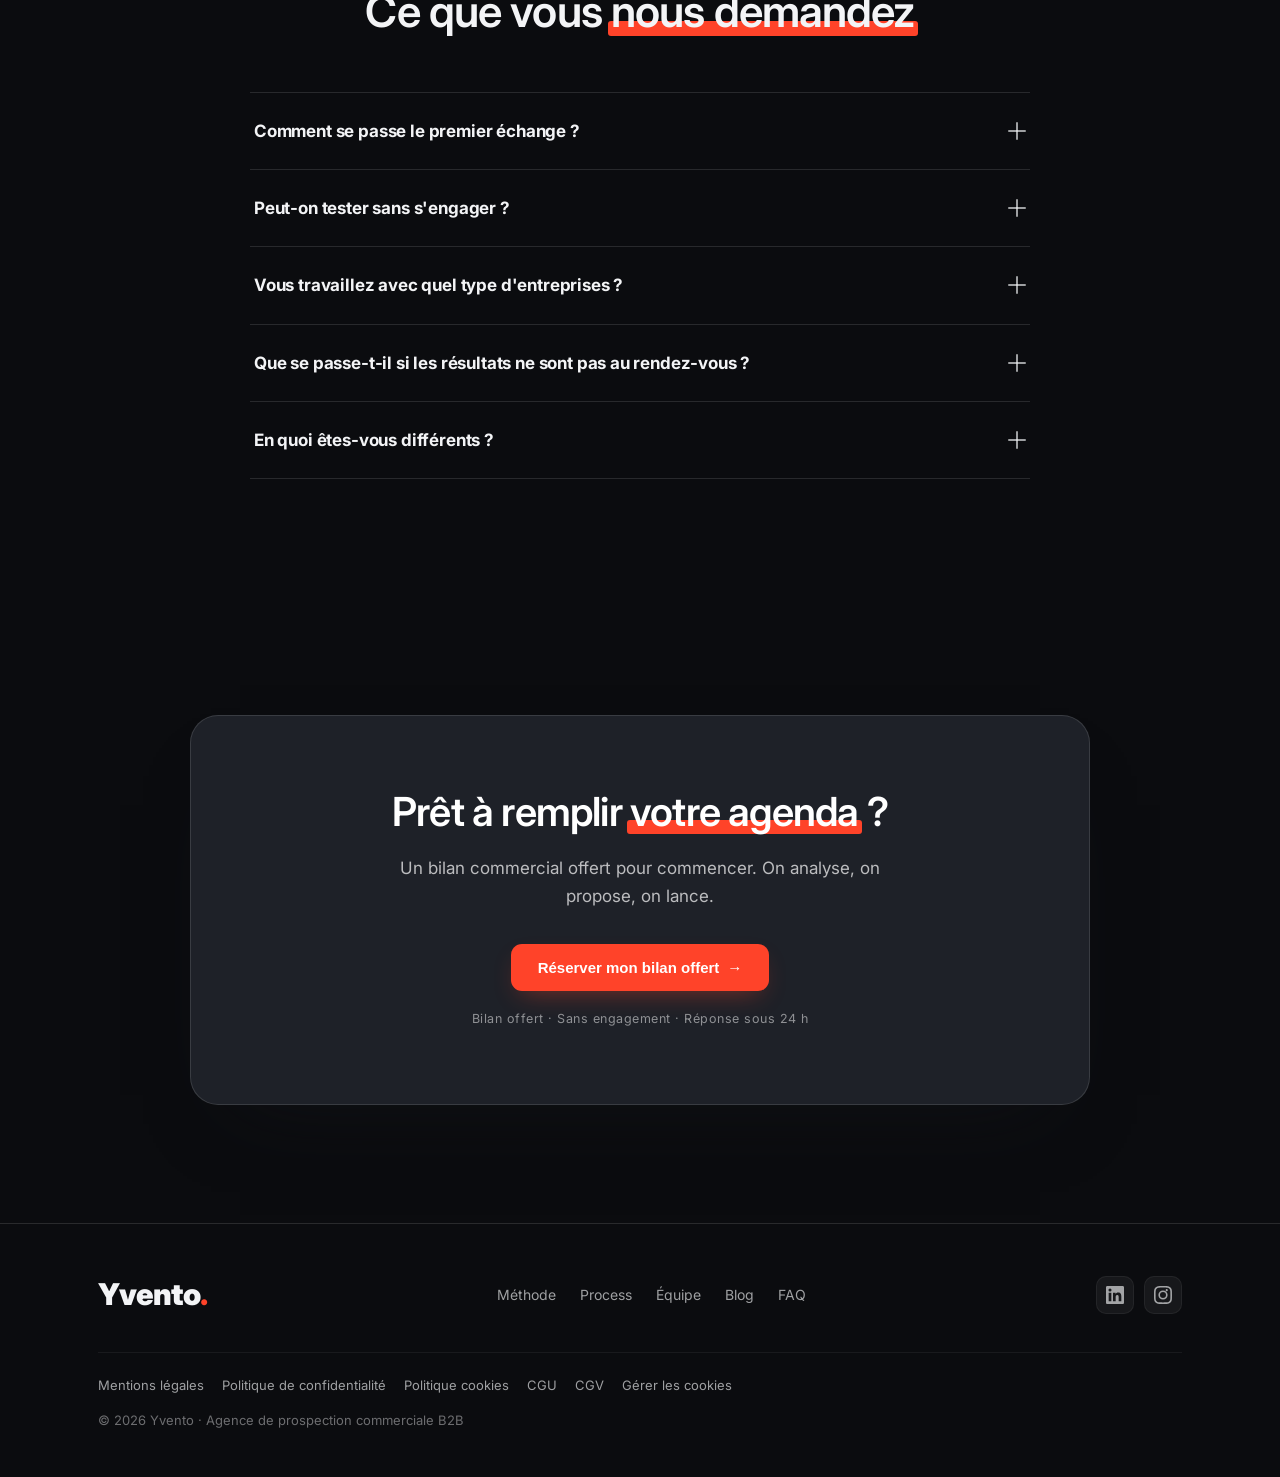
==== commit ac60e82d: "Calendly : corrige le lien de prise de RDV vers calendly.com/yvento/30min Remplace l'ancien lien ine" ====
--- a/index.html
+++ b/index.html
@@ -708,7 +708,7 @@
 </div>
 
 <script>
-const CALENDLY_URL = "https://calendly.com/florian-laverdure-yvento/30min";
+const CALENDLY_URL = "https://calendly.com/yvento/30min";
 /* ── Formulaire de contact ── */
 const FORM_ENDPOINT = "https://formspree.io/f/meeboope";  // Formspree (reçoit les coordonnées du formulaire en POST JSON)
 
--- a/assets/diagnostic.css
+++ b/assets/diagnostic.css
@@ -24,8 +24,9 @@
 }
 /* écran de lancement : carte élargie type « Méthode » */
 .yv-diag.yv-diag--wide{max-width:880px;}
-/* carte de lancement : fond sobre translucide, sans bordure */
+/* carte de lancement : fond sobre translucide, sans bordure ni barre de progression en haut */
 .yv-diag--wide .yv-card{background:rgba(14,16,20,.4);border:none;box-shadow:0 30px 64px -48px rgba(0,0,0,.55);}
+.yv-diag--wide .yv-pbar{display:none;}
 /* reset défensif : neutralise les styles globaux de la landing */
 .yv-diag *{box-sizing:border-box;}
 .yv-diag h1,.yv-diag h2,.yv-diag h3,.yv-diag p,.yv-diag ul,.yv-diag li{margin:0;padding:0;}
